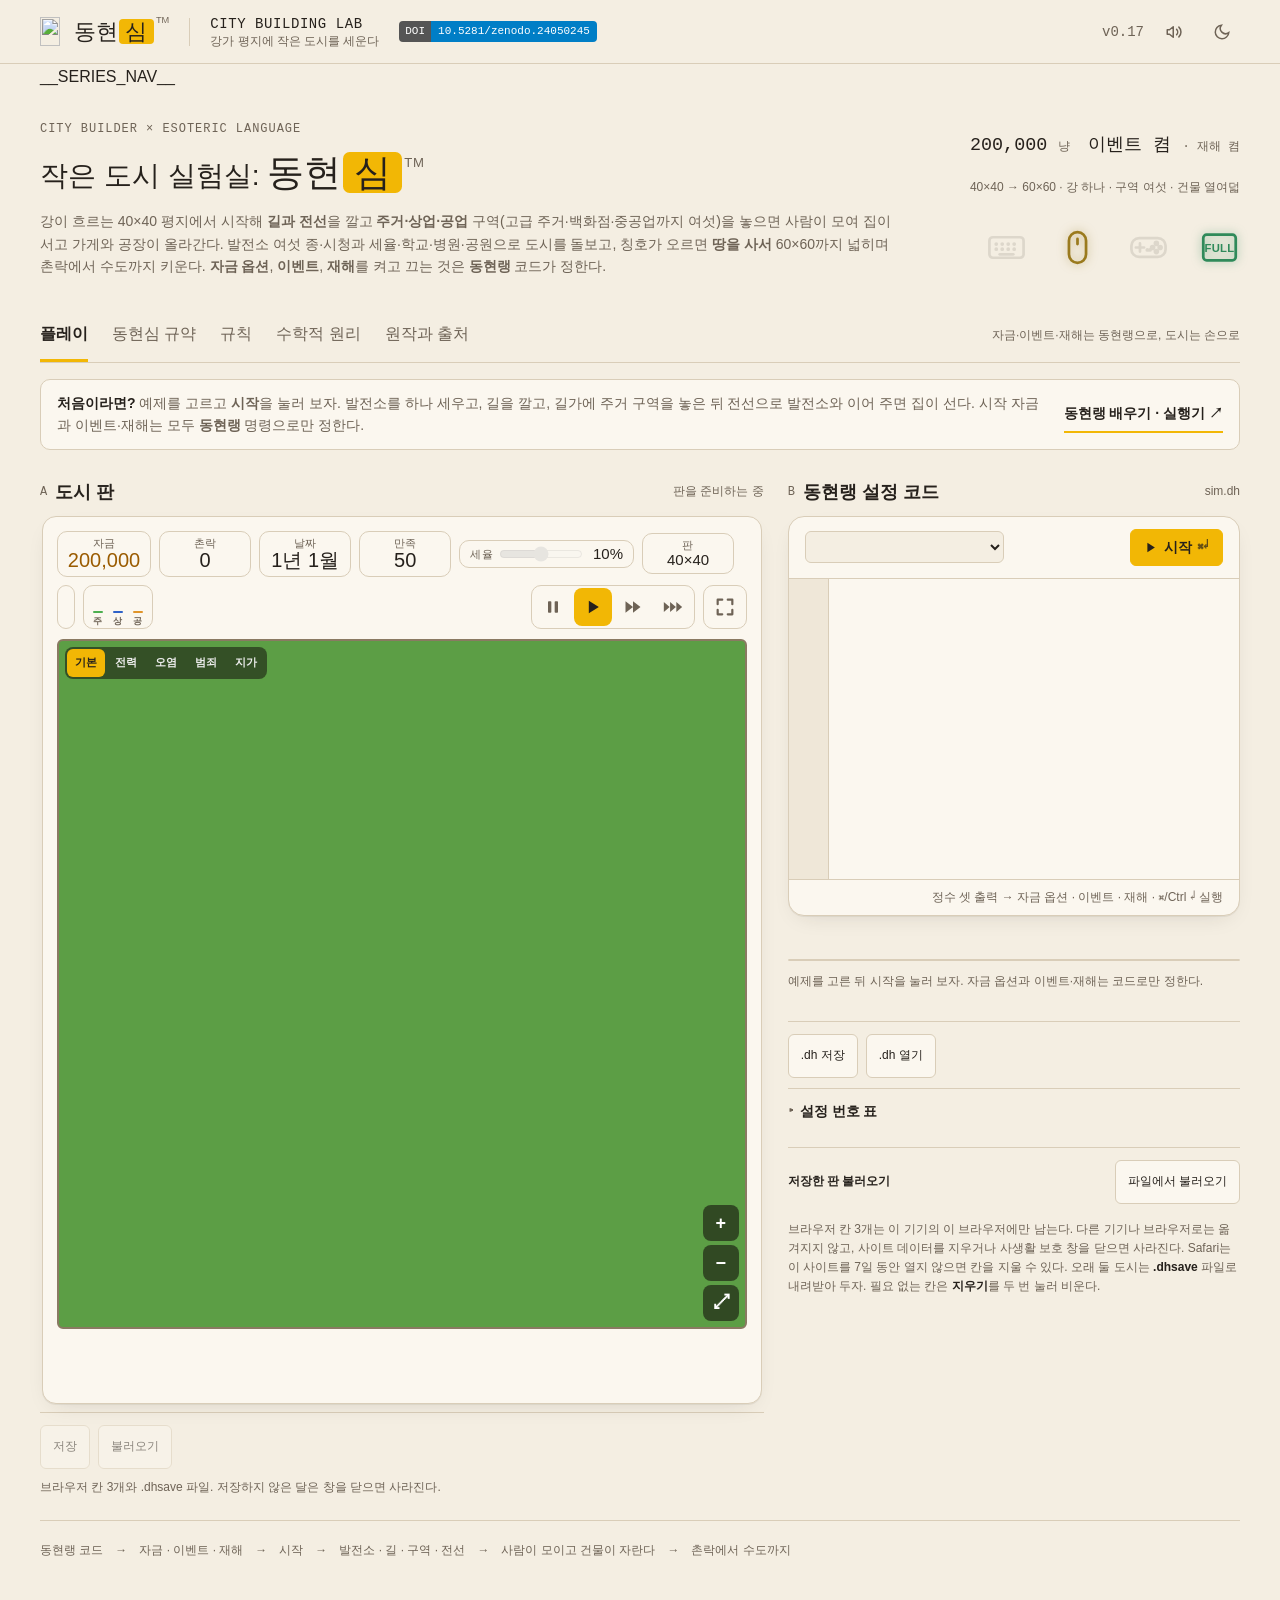
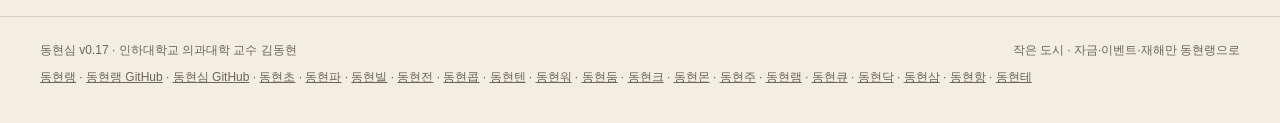
==== src/index.html @ 13f5d302 "v0.17: 탭 이름·설명 글 통일" ====
<!doctype html>
<html lang="ko" data-theme="light">
<head>
  <meta charset="utf-8"><meta name="viewport" content="width=device-width,initial-scale=1,viewport-fit=cover">
  <meta name="description" content="강이 흐르는 40×40 평지(땅을 사면 60×60까지)에 길·전선·여섯 구역·발전소·공공시설·랜드마크를 놓아 도시를 키우는 작은 도시 게임. 마우스와 터치만으로 플레이하고, 자금 옵션·이벤트·재해는 동현랭으로 정한다.">
  <title>동현심™ · 강가 평지에 작은 도시를 세운다</title>
  <link rel="icon" type="image/x-icon" sizes="16x16 32x32 48x48" href="./favicon.ico">
  <link rel="icon" type="image/png" sizes="32x32" href="./favicon.png">
  <link rel="apple-touch-icon" sizes="180x180" href="./apple-touch-icon.png">
  <link rel="stylesheet" href="./style.css">
</head>
<body>
<header class="header">
  <a class="brand" href="#" aria-label="동현심 첫 화면으로"><span class="brand-main"><img class="brand-icon" src="__BRAND_ICON__" alt="" width="96" height="96">동현<span>심</span><sup>TM</sup></span><i class="brand-divider"></i><span class="brand-sub">CITY BUILDING LAB<small>강가 평지에 작은 도시를 세운다</small></span></a><a class="doi-badge" href="https://doi.org/10.5281/zenodo.24050245" target="_blank" rel="noopener" aria-label="동현심 Zenodo DOI 10.5281/zenodo.24050245" title="Zenodo DOI (모든 버전)"><b>DOI</b><span>10.5281/zenodo.24050245</span></a>
  <div class="edition">v0.17<button id="sound" class="icon-btn" aria-label="효과음 켜기·끄기" title="효과음" aria-pressed="true"><svg width="18" height="18" viewBox="0 0 24 24" fill="none" stroke="currentColor" stroke-width="2" stroke-linecap="round" stroke-linejoin="round" aria-hidden="true" focusable="false"><path d="M11 5 6 9H3v6h3l5 4z"/><path class="snd-on" d="M15.5 8.5a5 5 0 0 1 0 7M18.5 5.5a9 9 0 0 1 0 13"/><path class="snd-off" d="m16 9 6 6m0-6-6 6"/></svg></button><button id="theme" class="icon-btn" aria-label="밝은 화면과 어두운 화면 전환" title="화면 전환" aria-pressed="false"><svg width="18" height="18" viewBox="0 0 24 24" fill="none" stroke="currentColor" stroke-width="2" stroke-linecap="round" aria-hidden="true" focusable="false"><path d="M21 12.8A9 9 0 1 1 11.2 3a7 7 0 0 0 9.8 9.8z"/></svg></button></div>
</header>
<main>
__SERIES_NAV__
  <section class="intro">
    <div><div class="eyebrow">CITY BUILDER × ESOTERIC LANGUAGE</div><h1>작은 도시 실험실: <span class="title-brand">동현<span>심</span><sup>TM</sup></span></h1><p>강이 흐르는 40×40 평지에서 시작해 <strong>길과 전선</strong>을 깔고 <strong>주거·상업·공업</strong> 구역(고급 주거·백화점·중공업까지 여섯)을 놓으면 사람이 모여 집이 서고 가게와 공장이 올라간다. 발전소 여섯 종·시청과 세율·학교·병원·공원으로 도시를 돌보고, 칭호가 오르면 <strong>땅을 사서</strong> 60×60까지 넓히며 촌락에서 수도까지 키운다. <strong>자금 옵션</strong>, <strong>이벤트</strong>, <strong>재해</strong>를 켜고 끄는 것은 <strong>동현랭</strong> 코드가 정한다.</p></div>
    <div class="model-stamp"><strong id="stamp-funds">200,000 <span>냥</span></strong><strong id="stamp-flags">이벤트 켬 <span>· 재해 켬</span></strong><small>40×40 → 60×60 · 강 하나 · 구역 여섯 · 건물 열여덟</small><div class="input-marks" role="group" aria-label="입력 표식 · 쓸 수 있는 것: 마우스(터치) · 전체 화면"><span class="mark off kb" tabindex="0" data-tip="키보드 없음 · 키보드는 동현랭 코드를 쓸 때만 쓴다." aria-label="키보드 없음"><svg viewBox="0 0 24 24" aria-hidden="true"><rect x="2" y="6" width="20" height="12" rx="2"/><path class="dots" d="M6 10h.01M9.5 10h.01M13 10h.01M16.5 10h.01M6 13h.01M9.5 13h.01M13 13h.01M16.5 13h.01"/><path d="M8 16h8"/></svg></span><span class="mark on ms" tabindex="0" data-tip="마우스·터치 가능 · 아래 도구를 고르고 판을 누른다. 길·전선·철거는 <b>끌어서</b> 잇고, 구역·건물은 <b>누른 채 옮기다 떼면</b> 놓인다. 두 손가락으로 판을 옮기고 늘린다. 마우스는 바퀴와 가운데 버튼으로." aria-label="마우스 가능"><svg viewBox="0 0 24 24" aria-hidden="true"><rect x="7" y="3" width="10" height="18" rx="5"/><path d="M12 7v3"/></svg></span><span class="mark off gp" tabindex="0" data-tip="게임패드 없음 · 이 실험실은 게임패드를 읽지 않는다." aria-label="게임패드 없음"><svg viewBox="0 0 24 24" aria-hidden="true"><rect x="2" y="6.5" width="20" height="11" rx="4.5"/><path d="M7 9.6v4.8M4.6 12h4.8"/><circle cx="16.6" cy="9.6" r=".85"/><circle cx="14.4" cy="12" r=".85"/><circle cx="18.8" cy="12" r=".85"/><circle cx="16.6" cy="14.4" r=".85"/><path class="dots" d="M11.3 13.4h.01M12.9 13.4h.01"/></svg></span><span class="mark on fs" tabindex="0" data-tip="전체 화면 가능 · 판 위 오른쪽의 네모 버튼. 휴대폰은 가로로 돌려도 좋다. 닫기는 왼쪽 위 ✕." aria-label="전체 화면 가능"><svg viewBox="0 0 24 24" aria-hidden="true"><rect x="2.5" y="4.5" width="19" height="15" rx="2"/><text class="full" x="12" y="14.6" text-anchor="middle">FULL</text></svg></span></div></div>
  </section>
  <nav class="tabs" aria-label="동현심 메뉴"><button class="active" data-tab="play" aria-current="page">플레이</button><button data-tab="protocol">동현심 규약</button><button data-tab="rules">규칙</button><button data-tab="math">수학적 원리</button><button data-tab="about">원작과 출처</button><span>자금·이벤트·재해는 동현랭으로, 도시는 손으로</span></nav>
  <div class="getting-started"><p><strong>처음이라면?</strong> 예제를 고르고 <b>시작</b>을 눌러 보자. 발전소를 하나 세우고, 길을 깔고, 길가에 주거 구역을 놓은 뒤 전선으로 발전소와 이어 주면 집이 선다. 시작 자금과 이벤트·재해는 모두 <b>동현랭</b> 명령으로만 정한다.</p><a href="https://raspberry-kim.github.io/donghyun-lang/" target="_blank" rel="noopener">동현랭 배우기 · 실행기 ↗</a></div>

  <section class="tab-panel" id="tab-play">
    <div class="play-grid">
      <div class="field-col">
        <div class="section-title"><h2><span>A</span> 도시 판</h2><span id="status" role="status">판을 준비하는 중</span></div>
        <div class="sim-wrap" id="stage">
          <button id="exit-full" class="sim-exit" hidden aria-label="전체 화면 닫기">✕ 전체 화면 닫기</button>
          <div class="sim-top">
            <div class="sim-chip money"><span>자금</span><strong id="funds">200,000</strong></div>
            <div class="sim-chip"><span id="title">촌락</span><strong id="pop">0</strong></div>
            <div class="sim-chip date"><span>날짜</span><strong id="date">1년 1월</strong></div>
            <div class="sim-chip sat"><span>만족</span><strong id="sat">50</strong></div>
            <div class="sim-chip tax" id="tax-chip"><label for="tax">세율</label><input type="range" id="tax" min="5" max="15" step="1" value="10" disabled aria-label="세율"><strong id="tax-val">10%</strong></div>
            <div class="sim-chip size"><span>판</span><strong id="size">40×40</strong></div>
            <div class="sim-ach" id="ach" aria-label="업적"></div>
            <div class="sim-rci" aria-label="수요: 주거·상업·공업"><i data-k="R"><b></b><span>주</span></i><i data-k="C"><b></b><span>상</span></i><i data-k="I"><b></b><span>공</span></i></div>
            <div class="sim-speed" role="group" aria-label="속도"><button data-speed="0" aria-label="멈춤" title="멈춤"><svg viewBox="0 0 24 24" aria-hidden="true"><rect x="6" y="5" width="4" height="14" rx="1"/><rect x="14" y="5" width="4" height="14" rx="1"/></svg></button><button data-speed="1" aria-label="보통" title="보통" class="on"><svg viewBox="0 0 24 24" aria-hidden="true"><path d="M7 4.5v15l12-7.5z"/></svg></button><button data-speed="2" aria-label="빠름" title="빠름"><svg viewBox="0 0 24 24" aria-hidden="true"><path d="M3 5v14l9-7zM12 5v14l9-7z"/></svg></button><button data-speed="3" aria-label="아주 빠름" title="아주 빠름"><svg viewBox="0 0 24 24" aria-hidden="true"><path d="M1 6v12l7-6zM8.5 6v12l7-6zM16 6v12l7-6z"/></svg></button></div>
            <button id="full" class="sim-round" aria-label="전체 화면" title="전체 화면"><svg viewBox="0 0 24 24" fill="none" stroke="currentColor" stroke-width="2.4" stroke-linecap="round" stroke-linejoin="round" aria-hidden="true"><path d="M4 9V4h5M20 9V4h-5M4 15v5h5M20 15v5h-5"/></svg></button>
          </div>
          <div class="sim-main">
            <canvas class="sim-board" id="board" width="640" height="640" aria-label="도시 판. 도구를 고르고 판을 눌러 길·전선·구역·건물을 놓는다."></canvas>
            <div class="sim-view" role="group" aria-label="보기"><button data-view="base" class="on">기본</button><button data-view="power">전력</button><button data-view="pol">오염</button><button data-view="crime">범죄</button><button data-view="val">지가</button></div>
            <div class="sim-zoom"><button id="zoom-in" aria-label="확대">+</button><button id="zoom-out" aria-label="축소">−</button><button id="zoom-fit" aria-label="전체 보기" title="전체 보기">⤢</button></div>
            <div class="sim-info" id="info" hidden></div>
            <div class="menu-back" id="menu-back"><div class="game-menu center" id="menu" role="menu" hidden></div></div>
          </div>
          <div class="sim-toolgroups" id="toolgroups" role="tablist" aria-label="도구 묶음"></div>
          <div class="sim-tools" id="tools" role="toolbar" aria-label="도구"></div>
          <ul class="sim-news" id="news" aria-live="polite" aria-label="소식"></ul>
          <div class="sim-over" id="ready" hidden>
            <div class="sim-card" role="dialog" aria-modal="true" aria-labelledby="ready-title">
              <h3 id="ready-title">동현심</h3>
              <p id="ready-note">보통 200,000냥 · 이벤트 켬 · 재해 켬</p>
              <button id="begin" class="dh-btn dh-run">새 도시 시작</button>
              <p class="sim-ready-hint" id="ready-hint">시작하면 달이 흐른다 · 저장한 도시는 동현랭 코드 아래 <b>저장한 판 불러오기</b>에서 고른다</p>
            </div>
          </div>
        </div>
        <div class="file-row sim-file" aria-label="도시 저장과 불러오기">
          <button id="city-save" disabled>저장</button>
          <button id="city-load" disabled>불러오기</button>
          <span class="sim-file-note" id="city-note">브라우저 칸 3개와 .dhsave 파일. 저장하지 않은 달은 창을 닫으면 사라진다.</span>
        </div>
        <input id="load-file" type="file" accept=".dhsave,.json,application/json" hidden>
      </div>
      <div class="side-col">
        <div class="section-title"><h2><span>B</span> 동현랭 설정 코드</h2><span>sim.dh</span></div>
        <div class="dh-panel">
          <div class="dh-head"><select id="example" aria-label="동현랭 설정 예제 선택"></select><span class="dh-spacer"></span><button id="run" class="dh-btn dh-run" title="Ctrl/⌘ + Enter"><svg viewBox="0 0 24 24" fill="currentColor" aria-hidden="true"><path d="M7 4.5v15l12-7.5z"></path></svg>시작 <kbd>⌘↵</kbd></button></div>
          <div class="code-wrap"><div id="lines" aria-hidden="true"></div><textarea id="code" aria-label="동현랭 설정 코드" spellcheck="false" autocomplete="off" autocapitalize="off"></textarea></div>
          <div class="code-meta dh-status"><span id="line-count"></span><span>정수 셋 출력 → 자금 옵션 · 이벤트 · 재해 · ⌘/Ctrl ↵ 실행</span></div>
        </div>
        <p id="example-note"></p>
        <div class="sortie-card" id="set-card"></div>
        <p id="result" aria-live="polite">예제를 고른 뒤 시작을 눌러 보자. 자금 옵션과 이벤트·재해는 코드로만 정한다.</p>
        <div class="file-row"><button id="save">.dh 저장</button><label class="file-label">.dh 열기<input id="open" type="file" accept=".dh,.txt,text/plain" hidden></label></div>
        <details class="lang-rule"><summary>설정 번호 표</summary><div class="table-wrap"><table><thead><tr><th>자리</th><th>설정</th><th>값</th><th>기본값</th></tr></thead><tbody><tr><td>첫째</td><td>자금 옵션</td><td>0 넉넉 500,000냥 · 1 보통 200,000냥 · 2 빠듯 100,000냥 · 3 아주 넉넉 1,000,000냥</td><td>1</td></tr><tr><td>둘째</td><td>이벤트</td><td>0 끔 · 1 켬</td><td>1</td></tr><tr><td>셋째</td><td>재해</td><td>0 끔 · 1 켬</td><td>1</td></tr></tbody></table></div></details>
        <div class="load-box" id="load-box"><div class="load-head"><strong>저장한 판 불러오기</strong><label class="file-label" tabindex="0">파일에서 불러오기<input id="load-file-setup" type="file" accept=".dhsave,.json,application/json" hidden></label></div><div class="slot-list" id="slot-list"></div><p class="slot-note">브라우저 칸 3개는 이 기기의 이 브라우저에만 남는다. 다른 기기나 브라우저로는 옮겨지지 않고, 사이트 데이터를 지우거나 사생활 보호 창을 닫으면 사라진다. Safari는 이 사이트를 7일 동안 열지 않으면 칸을 지울 수 있다. 오래 둘 도시는 <b>.dhsave</b> 파일로 내려받아 두자. 필요 없는 칸은 <b>지우기</b>를 두 번 눌러 비운다.</p></div>
      </div>
    </div>
    <div class="workflow"><span>동현랭 코드</span><b>→</b><span>자금 · 이벤트 · 재해</span><b>→</b><span>시작</span><b>→</b><span>발전소 · 길 · 구역 · 전선</span><b>→</b><span>사람이 모이고 건물이 자란다</span><b>→</b><span>촌락에서 수도까지</span></div>
  </section>

  <section class="tab-panel document" id="tab-protocol" hidden>
    <div class="doc-heading"><div class="eyebrow">FUNDS · EVENTS · DISASTERS PROTOCOL</div><h2>동현심 규약</h2></div>
    <div class="doc-columns">
      <div>
        <h3>정하는 것은 세 숫자다</h3>
        <ul>
          <li>동현랭 코드가 출력한 <strong>첫 정수</strong>가 자금 옵션, <strong>둘째 정수</strong>가 이벤트, <strong>셋째 정수</strong>가 재해다.</li>
          <li>자금 옵션은 <code>0</code> 넉넉하게 500,000냥, <code>1</code> 보통 200,000냥, <code>2</code> 빠듯하게 100,000냥, <code>3</code> 아주 넉넉하게 1,000,000냥이다. 이벤트와 재해는 <code>0</code>이 끔, <code>1</code>이 켬이다.</li>
          <li>기본값은 <code>1 1 1</code>(보통 · 이벤트 켬 · 재해 켬)이다. 아무것도 출력하지 않으면 이 값으로 시작한다.</li>
          <li>정수를 셋이 아닌 개수로 출력하거나 범위를 벗어나면 시작하지 않고 오류를 알려 준다.</li>
          <li>코드는 새 도시를 시작할 때만 읽는다. 이어 하는 도시는 저장될 때의 설정을 그대로 쓴다.</li>
        </ul>
        <h3>예제</h3>
        <p><strong>01 · 기본 모드</strong>는 <code>뿡뿡 도옹~뿡뿡뿡</code>을 세 번 써서 1 1 1을 출력한다. <strong>02 · 자금 옵션</strong>은 첫 정수를 <code>도옹ㅠ</code>(0)으로 바꿔 500,000냥으로 시작하고, <strong>03 · 이벤트 끄기</strong>는 둘째를, <strong>04 · 재해 끄기</strong>는 셋째를 0으로 둔다. <strong>05 · 자금 옵션 1,000,000냥</strong>은 첫 정수를 <code>도오오옹</code>(3)으로 두고, <strong>06</strong>은 3 0 0으로 1,000,000냥에 이벤트도 재해도 끈 샌드박스다.</p>
      </div>
      <div>
        <h3>코드가 하지 않는 것</h3>
        <p>동현랭 코드는 길을 깔거나 구역을 놓지 않는다. 지도는 하나로 정해져 있고(강이 흐르는 평지), 어디에 무엇을 놓을지는 사람이 손으로 한다.</p>
        <h3>값</h3>
        <ul>
          <li>길 한 칸 10냥(강 위 다리 50냥), 전선 한 칸 5냥(강 위 25냥), 공원 한 칸 30냥, 철거 한 칸 1냥(구역·건물은 9냥). 구역 3×3은 주거·시장·경공업 100냥, 중공업 200냥, 고급 주거 300냥, 백화점 400냥.</li>
          <li>발전소 여섯: 화력 3,000냥(구역 40곳 · 오염), 수력 8,000냥(강가 · 25곳 · 홍수에 멈춤), 풍력 1,500냥(1×1 · 8곳 · 읍부터), 태양광 5,000냥(2×2 · 12곳 · 도시 또는 100년차부터), 원자력 60,000냥(150곳 · 도시와 시청 뒤 · 드물게 누출), 핵융합 1,000,000냥(무한 · 수도와 누적 세입 100만냥 뒤).</li>
          <li>공공시설: 경찰서·소방서 500냥, 시청 50,000냥(4×4 · 도시부터 · 증축 100,000·200,000냥), 학교 2,000냥·병원 3,000냥·도서관 1,500냥(2×2)은 마을부터, 미술관 10,000냥·음악당 15,000냥은 읍부터. 랜드마크는 하나씩: 동현타워 200,000냥(4×4 · 지가), 경기장 300,000냥(4×4 · 상업 수요), 항구 150,000냥(강가 · 읍부터 · 공업 수요), 공항 500,000냥(4×4 · 대도시부터 · 수요와 오염).</li>
          <li>땅 사기: 칭호마다 살 수 있는 줄이 는다(마을 2 · 읍 4 · 도시 6 · 대도시 8). 한 줄은 북·남·동·서 가운데 한쪽 5칸이고 값은 20,000냥부터 한 줄마다 20,000냥씩 오른다. 40×40에서 최대 60×60까지.</li>
          <li>달마다 유지비가 나간다: 화력 40냥, 원자력 150냥, 핵융합 200냥, 경찰서·소방서 30냥, 시청 100냥, 학교 25냥, 병원 35냥, 공항 300냥, 그 밖에 길·전선·공원도 조금씩. 세금은 구역 단계에 따라 달마다 들어오고(주거 10 · 고급 주거 30 · 시장 12 · 백화점 24 · 경공업 10 · 중공업 18, 단계마다), 세율 10%가 기본이며 해마다 1월에 결산을 알려 준다. 30년마다 길 한 칸에 3냥씩 도로 보수비가 나간다.</li>
          <li>전기는 전선·구역·건물을 따라 이어지고, 전선은 길과 강 위에도 놓을 수 있다. 발전소는 수명(화력·수력·원자력 600달, 태양광 480달, 풍력 360달)이 다하면 낡아 용량이 반이 된다. 공공시설·랜드마크도 전기가 와야 일한다. <strong>보수</strong> 도구로 누르면 원가의 30%로 새것이 된다.</li>
          <li>구역은 둘레에 길이 닿고 전기가 들어와야 자란다. 주거는 일자리가 있으면, 상업은 사람이 있으면, 공업은 사람이 많으면 수요가 생긴다. 지가가 높으면 더 높은 건물로 자란다(1~5단계 · 주거는 지가 20·28에서 벽이 있고 학교 권역이면 16·22로 낮아진다). 고급 주거는 지가 22 이상, 백화점은 2단계부터 지가 18 이상에서만 자란다. 주거는 단계마다 160명, 고급 주거는 100명(세금은 세 배).</li>
          <li>칭호는 인구로 바뀐다: 촌락 → 마을 500 → 읍 2,000 → 도시 10,000 → 대도시 30,000 → 수도 60,000. 칭호가 오르면 새 구역·건물·땅이 열린다.</li>
        </ul>
      </div>
    </div>
  </section>

  <section class="tab-panel document" id="tab-rules" hidden>
    <div class="doc-heading"><div class="eyebrow">HOW TO PLAY</div><h2>규칙</h2></div>
    <div class="doc-columns">
      <div>
        <h3>마우스와 손가락만으로</h3>
        <ul>
          <li>머리글 오른쪽의 네 아이콘(키보드·마우스·게임패드·전체 화면 FULL)은 입력 표식이다. 켜진 것만 이 실험실에서 쓸 수 있다: <b>마우스(터치) · 전체 화면</b>. 키보드와 게임패드는 판을 움직이지 않는다.</li>
          <li>처음 열면 판 위에 <strong>새 도시 시작</strong> 버튼이 떠 있고 달은 멎어 있다. 저장한 도시가 있으면 동현랭 코드 아래 <strong>저장한 판 불러오기</strong>에 칸이 보인다. 오른쪽 동현랭 코드의 시작을 누르면 그 설정으로 새 도시가 바로 시작된다.</li>
          <li>판 아래 <strong>도구</strong>를 고른 뒤 판을 누른다. 길·전선·공원·철거는 누른 채 끌면 지나간 칸에 이어진다(손가락은 떼거나 움직이기 시작할 때 놓이므로, 두 번째 손가락이 바로 따라오면 아무것도 놓이지 않는다). 구역(주거·상업·공업)과 건물(발전소·경찰서·소방서)은 3×3이라 누르면 초록 테두리가 따라오고, 손을 떼는 자리에 놓인다. 빨간 테두리면 놓을 수 없다.</li>
          <li><strong>이동</strong> 도구로 판을 끌면 보는 자리가 옮겨진다. 어떤 도구를 쥐고 있어도 <strong>두 손가락</strong>으로 끌면 옮겨지고, 벌리면 커진다. 마우스는 바퀴로 늘리고 줄이며, 가운데 버튼이나 오른 버튼으로 끌면 옮겨진다. 판 오른쪽 아래의 +·−·⤢ 버튼도 같다.</li>
          <li><strong>정보</strong> 도구로 칸을 누르면 그 칸이 무엇인지, 전기·길·지가·오염·치안이 어떤지 말해 준다.</li>
          <li>판 왼쪽 위의 <strong>보기</strong> 버튼으로 전력·오염·범죄·지가를 색으로 겹쳐 볼 수 있다.</li>
          <li>도구는 <strong>기본 · 구역 · 발전소 · 공공 · 랜드마크</strong> 다섯 묶음으로 나뉜다. 아직 열리지 않은 도구는 흐리게 보이고 값 자리에 조건(마을부터 · 시청이 선 뒤 …)이 적힌다.</li>
          <li><strong>땅 사기</strong> 도구를 쥐고 판을 누르면 북·남·동·서 가운데 어느 쪽을 살지 고르는 메뉴가 뜬다. 산 뒤에는 판이 그쪽으로 다섯 칸 넓어진다.</li>
          <li><strong>시청</strong>을 세운 뒤 시청 버튼을 다시 누르거나 시청 도구로 판을 누르면 메뉴가 뜬다. 위의 <strong>세율</strong> 막대(5~15%, 시청 2단계면 20%)를 끌어 세금을 바꾸고, 조례 넷(공해 규제·야간 순찰 · 2단계부터 관광 홍보·녹지 보전)을 켜고 끄며, 증축한다.</li>
        </ul>
        <h3>처음 도시</h3>
        <p>발전소(3,000냥)를 하나 세운다. 발전소에서 조금 떨어진 곳에 길을 한 줄 깔고, 길가에 주거 구역 두어 개와 상업·공업 구역을 놓는다. 전선을 발전소에서 구역까지 끌어 이으면(구역끼리 붙어 있으면 전기가 서로 전해진다) 몇 달 안에 집이 선다. 번개 표시는 전기가 없다는 뜻, 회색 길 표시는 길이 닿지 않는다는 뜻이다.</p>
      </div>
      <div>
        <h3>도시를 돌보기</h3>
        <ul>
          <li>공장은 오염을 내고, 오염이 높은 곳은 지가가 내려 집이 잘 자라지 않는다. 공업 구역은 주거에서 조금 떨어뜨리고 사이에 공원을 두면 좋다. 강과 나무도 지가를 올린다.</li>
          <li>사람이 늘면 범죄가 는다. <strong>경찰서</strong>는 둘레의 범죄를 누르고, <strong>소방서</strong>는 불이 번지는 것을 막고 빨리 끈다.</li>
          <li><strong>학교</strong> 권역의 주거는 지가 벽이 낮아져 더 높이 자라고, <strong>병원</strong> 권역은 사람이 1.1배 산다(잔해도 빨리 치운다). <strong>도서관</strong>은 작은 학교 구실에 둘레 지가를 조금 올리고, <strong>미술관·음악당</strong>은 문화 권역을 만들어 만족도를 올리며, 이벤트가 켜져 있으면 관광객이 몰려 석 달 동안 세금이 두 배가 되는 일이 잦아진다.</li>
          <li>위의 <strong>만족</strong> 칸은 주민 만족도 0~100이다. 경찰·소방·학교·병원·문화 권역이 올리고 오염·범죄·높은 세율·전기 없음이 내린다. 75 이상이면 구역이 1.2배 빨리 자라고 40 아래면 0.6배로 느려지며 7월에 불만 소식이 뜬다.</li>
          <li>세율을 10%보다 높이면 세금은 늘지만 수요가 준다(1%마다 0.02). 세율은 시청이 서야 바꿀 수 있다.</li>
          <li>발전소·건물은 세월이 지나면 낡는다(소식과 판 위의 <b>!</b> 표식). 낡은 발전소는 용량이 반이니 <strong>보수</strong> 도구로 고친다. 30년마다 도로 보수비가 한꺼번에 나간다.</li>
          <li><strong>업적</strong> 여섯(위 오른쪽 작은 배지): 수도 달성 · 맑은 하늘 한 해 · 재해 무피해 10년 · 만족도 90 · 핵융합 시대 · 랜드마크 넷. 배지에 마우스를 올리면 조건이 보인다.</li>
          <li>돈이 모자라면 짓지 못한다. 달마다 세금이 들어오니 조금 기다리거나, 쓸모없는 길과 전선을 철거해 유지비를 줄인다.</li>
          <li>위의 멈춤·보통·빠름·아주 빠름 버튼으로 달이 흐르는 빠르기를 바꾼다. 다른 탭을 보거나 창을 벗어나면 저절로 멎는다. 저장은 저절로 되지 않으니 판 아래 <strong>저장</strong>을 누른다.</li>
        </ul>
        <h3>저장과 불러오기</h3>
        <ul>
          <li>판 아래 <strong>저장</strong>을 누르면 메뉴가 뜬다. <strong>브라우저 칸 1·2·3</strong> 가운데 하나를 고르면 지금 도시가 그 칸에 남고, 찬 칸은 덮어쓸지 한 번 더 묻는다. <strong>파일로 내려받기</strong>는 도시를 <b>.dhsave</b> 파일 하나로 내려받는다. 동현전·동현워·동현몬과 같은 방식이다. 저절로 저장되지는 않는다.</li>
          <li><strong>불러오기</strong> 메뉴에서 칸을 고르면 그 도시가 지금 판에 되살아난다(저장하지 않은 달은 사라지니 한 번 더 묻는다). <strong>파일에서 불러오기</strong>로 .dhsave 파일을 고를 수도 있다. 파일 속 설정(자금·이벤트·재해)도 함께 따라온다. 메뉴가 열린 동안 달은 멎는다.</li>
          <li>처음 화면에서는 동현랭 코드 아래 <strong>저장한 판 불러오기</strong>에 칸 세 개가 보인다. 찬 칸을 누르면 바로 이어지고, <strong>지우기</strong>는 두 번 눌러야 비워진다. 칸은 이 기기의 이 브라우저에만 남으니 오래 둘 도시는 .dhsave 파일로 내려받아 두자.</li>
        </ul>
        <h3>이벤트와 재해</h3>
        <ul>
          <li><strong>이벤트</strong>(켜 두었다면): 포동이 시장의 축제로 가게가 붐비고, 슈슈가 기부금을 보내고, 관광객이 몰려 세금이 늘고, 초파리 떼가 나무를 심어 준다.</li>
          <li><strong>재해</strong>(켜 두었다면): 불이 나 번지고, 강이 넘쳐 강가를 적시고, 거대 라이언이 "어흥!" 하며 도시를 가로질러 밟고 지나간다. 토네이도가 다섯 달 동안 판을 가로지르며 지나는 자리를 쓸고, 지진이 건물 몇 곳을 무너뜨리고 길을 끊으며(판이 흔들린다), 정전이 발전소 하나를 고장 내 용량을 반으로 만들고(보수 도구로 고친다), 원자력 발전소가 있으면 드물게 누출로 둘레가 잔해가 된다. 소방서가 가까우면 불은 빨리 꺼지고, 부서진 자리는 철거하면 다시 쓸 수 있다.</li>
        </ul>
        <h3>끝</h3>
        <p>정해진 끝은 없다. 인구 60,000의 <strong>수도</strong>가 되면 최고 칭호다. 돈이 바닥나도 도시는 멈추지 않지만 아무것도 지을 수 없으니, 그 전에 살림을 맞추자.</p>
      </div>
    </div>
  </section>

  <!-- 수학적 원리 --><section id="tab-math" class="tab-panel document" hidden><div class="doc-heading"><div class="eyebrow">MATHEMATICAL PRINCIPLES · v0.17</div><h2>수학적 원리.<br>숫자로 읽는 작은 도시.</h2><p>동현심의 도시는 한 달에 한 번 지도 전체를 다시 계산한다. 시설의 영향은 거리에 따라 줄어드는 커널로 퍼지고, 구역은 수요에 비례하는 확률로 자라거나 쇠퇴한다. 아래 식은 지금 엔진 코드(<code>src/engine.js</code>)에 들어 있는 그대로다.</p></div><div class="math-grid"><article><h3><span class="math-num">1</span>체비쇼프 거리로 퍼지는 영향</h3><p>경찰서·학교·공원·오염 같은 영향은 중심에서 정사각형으로 퍼진다. 거리는 가로·세로 차이 중 큰 쪽(체비쇼프 거리)으로 재고, 반경 <math><mi>r</mi></math> 밖에서는 0이 된다.</p><div class="eq big"><span class="eq-run"><math display="block"><mi>d</mi></math><math display="block"><mrow><mo form="infix">=</mo><mrow><mi>max</mi><mo>⁡</mo></mrow><mo form="prefix" stretchy="false">(</mo><mi>|</mi><mi>x</mi><mo>−</mo><msub><mi>x</mi><mn>0</mn></msub><mi>|</mi><mo separator="true">,</mo><mtext> </mtext><mi>|</mi><mi>y</mi><mo>−</mo><msub><mi>y</mi><mn>0</mn></msub><mi>|</mi><mo form="postfix" stretchy="false">)</mo><mo separator="true">,</mo></mrow></math></span><span class="eq-run"><math display="block"><mpadded lspace="0"><mi mathvariant="normal">Δ</mi></mpadded></math><math display="block"><mrow><mo form="infix">=</mo><mi>A</mi><mrow><mo fence="true" form="prefix">(</mo><mn>1</mn><mo>−</mo><mfrac><mi>d</mi><mrow><mi>r</mi><mo>+</mo><mn>1</mn></mrow></mfrac><mo fence="true" form="postfix">)</mo></mrow><mo separator="true">,</mo><mtext> </mtext><mtext> </mtext><mi>d</mi></mrow></math><math display="block"><mrow><mo form="infix">≤</mo><mi>r</mi></mrow></math></span></div><p>경찰서는 <math><mrow><mi>A</mi><mo>=</mo></mrow><mrow><mn>1</mn><mo separator="true">,</mo></mrow><mrow><mtext> </mtext><mi>r</mi><mo>=</mo></mrow><mrow><mn>10</mn></mrow></math>이라 바로 옆 칸은 약 0.91, 10칸 떨어진 칸은 약 0.09를 받는다. 칸마다 받은 양은 모두 더한다.</p></article><article><h3><span class="math-num">2</span>땅값</h3><p>땅값은 기본 14에 물·숲·공원·전망탑 같은 좋은 영향 <math><mpadded lspace="0"><mi mathvariant="normal">Σ</mi></mpadded></math>를 더하고, 오염 <math><mi>P</mi></math>의 1.4배를 뺀다. 0과 40 사이로 자른다.</p><div class="eq"><span class="eq-run"><math display="block"><mi>V</mi></math><math display="block"><mrow><mo form="infix">=</mo><mi>clamp</mi><mo>⁡</mo><mo fence="false" symmetric="true" minsize="1.2em" maxsize="1.2em">(</mo><mn>14</mn><mo>+</mo><mpadded lspace="0"><mi mathvariant="normal">Σ</mi></mpadded><mo>−</mo><mn>1.4</mn><mspace width="0.1667em"></mspace><mi>P</mi><mo separator="true">,</mo><mtext> </mtext><mn>0</mn><mo separator="true">,</mo><mtext> </mtext><mn>40</mn><mo fence="false" symmetric="true" minsize="1.2em" maxsize="1.2em">)</mo></mrow></math></span></div><p>공장 하나가 뿜는 오염은 반경 4–5칸에 퍼지므로, 공장 옆 주거 지역은 땅값이 크게 내려간다. 땅값이 12보다 낮으면 범죄가 1.4배가 된다.</p></article><article><h3><span class="math-num">3</span>수요: 부족분을 규모로 나눈 비율</h3><p>인구 <math><mi>N</mi></math>, 상업 일자리 <math><msub><mi>J</mi><mi>C</mi></msub></math>, 공업 일자리 <math><msub><mi>J</mi><mi>I</mi></msub></math>, 전체 일자리 <math><mi>J</mi></math>로 세 수요를 만든다. 분자는 ‘필요한 양 − 있는 양’, 분모는 지금 규모라서 작은 도시일수록 수요가 크게 출렁인다.</p><div class="eq"><span class="eq-run"><math display="block"><msub><mi>D</mi><mi>R</mi></msub></math><math display="block"><mrow><mo form="infix">=</mo><mi>clamp</mi><mo>⁡</mo><mspace width="0.1667em"></mspace><mrow style="margin-left:-0.1667em;"></mrow><mrow><mo fence="true" form="prefix">(</mo><mfrac><mrow><mn>1.2</mn><mi>J</mi><mo>+</mo><mn>1200</mn><mo>−</mo><mi>N</mi></mrow><mrow><mi>N</mi><mo>+</mo><mn>800</mn></mrow></mfrac><mo separator="true">,</mo><mo form="prefix" stretchy="false">±</mo><mn>1</mn><mo fence="true" form="postfix">)</mo></mrow></mrow></math><math display="block"><mrow><mo form="infix">−</mo><mi>π</mi></mrow></math></span><span class="eq-run"><math display="block"><msub><mi>D</mi><mi>C</mi></msub></math><math display="block"><mrow><mo form="infix">=</mo><mi>clamp</mi><mo>⁡</mo><mspace width="0.1667em"></mspace><mrow style="margin-left:-0.1667em;"></mrow><mrow><mo fence="true" form="prefix">(</mo><mfrac><mrow><mn>0.35</mn><mi>N</mi><mo>+</mo><mn>100</mn><mo>−</mo><msub><mi>J</mi><mi>C</mi></msub></mrow><mrow><msub><mi>J</mi><mi>C</mi></msub><mo>+</mo><mn>300</mn></mrow></mfrac><mo separator="true">,</mo><mo form="prefix" stretchy="false">±</mo><mn>1</mn><mo fence="true" form="postfix">)</mo></mrow></mrow></math><math display="block"><mrow><mo form="infix">−</mo><mi>π</mi><mo separator="true">,</mo></mrow></math></span><span class="eq-run"><math display="block"><msub><mi>D</mi><mi>I</mi></msub></math><math display="block"><mrow><mo form="infix">=</mo><mi>clamp</mi><mo>⁡</mo><mspace width="0.1667em"></mspace><mrow style="margin-left:-0.1667em;"></mrow><mrow><mo fence="true" form="prefix">(</mo><mfrac><mrow><mn>0.5</mn><mi>N</mi><mo>+</mo><mn>200</mn><mo>−</mo><msub><mi>J</mi><mi>I</mi></msub></mrow><mrow><msub><mi>J</mi><mi>I</mi></msub><mo>+</mo><mn>300</mn></mrow></mfrac><mo separator="true">,</mo><mo form="prefix" stretchy="false">±</mo><mn>1</mn><mo fence="true" form="postfix">)</mo></mrow></mrow></math><math display="block"><mrow><mo form="infix">−</mo><mi>π</mi></mrow></math></span></div><p><math><mrow><mi>π</mi><mo>=</mo></mrow><mrow><mo form="prefix" stretchy="false">(</mo><mi>t</mi><mo>−</mo><mn>10</mn><mo form="postfix" stretchy="false">)</mo><mi>/</mi><mn>50</mn></mrow></math>은 세율 <math><mi>t</mi></math>(%)의 벌점이다. 세율 10%면 0이고, 20%면 모든 수요가 0.2씩 줄어든다. 공항·항구 같은 시설은 상업·공업 수요에 보너스를 더한다.</p></article><article><h3><span class="math-num">4</span>자라고 쇠퇴하는 확률</h3><p>전력과 도로가 닿은 구역은 수요 <math><mrow><mi>d</mi><mo>&gt;</mo></mrow><mrow><mn>0</mn></mrow></math>일 때 확률 <math><mrow><mn>0.35</mn><mspace width="0.1667em"></mspace><mi>d</mi><mspace width="0.1667em"></mspace><mi>m</mi></mrow></math>으로 한 단계 자란다. 만족도가 70 이상이면 <math><mrow><mi>m</mi><mo>=</mo></mrow><mrow><mn>1.2</mn></mrow></math>, 40 미만이면 0.6, 그 사이면 1이다.</p><div class="eq"><span class="eq-run"><math display="block"><mrow><mi>P</mi><mo form="prefix" stretchy="false">(</mo><mtext>성장</mtext><mo form="postfix" stretchy="false">)</mo></mrow></math><math display="block"><mrow><mo form="infix">=</mo><mn>0.35</mn><mspace width="0.1667em"></mspace><mi>d</mi><mspace width="0.1667em"></mspace><mi>m</mi><mo separator="true">,</mo></mrow></math></span><span class="eq-run"><math display="block"><mrow><mi>P</mi><mo form="prefix" stretchy="false">(</mo><mtext>쇠퇴</mtext><mo form="postfix" stretchy="false">)</mo></mrow></math><math display="block"><mrow><mo form="infix">=</mo><mrow><mo fence="true" form="prefix">{</mo><mtable><mtr><mtd class="tml-left" style="padding-left:0em;padding-right:0em;"><mrow><mn>0.25</mn><mspace width="0.1667em"></mspace><mi>|</mi><mi>d</mi><mi>|</mi></mrow></mtd><mtd class="tml-left" style="padding-left:1em;padding-right:0em;"><mrow><mi>d</mi><mo>&lt;</mo><mo form="prefix" stretchy="false">−</mo><mn>0.15</mn></mrow></mtd></mtr><mtr><mtd class="tml-left" style="padding-left:0em;padding-right:0em;"><mn>0</mn></mtd><mtd class="tml-left" style="padding-left:1em;padding-right:0em;"><mtext>그 밖</mtext></mtd></mtr></mtable><mo fence="true" form="postfix"></mo></mrow></mrow></math></span></div><p>전력이나 도로가 없으면 달마다 30% 확률로 한 단계 내려간다. 주거 한 단계는 160명이고, 근처에 병원이 있으면 1.1배다.</p></article><article><h3><span class="math-num">5</span>만족도와 범죄</h3><p>구역마다 기본 55점에 시설 덮임 <math><mi>G</mi></math>(각 <math><mi>c</mi></math>는 최대 1)를 더하고 오염·범죄·세금·전력·도로 벌점 <math><mi>B</mi></math>를 뺀 뒤 0–100으로 자른다. 도시 만족도는 그 평균이다.</p><div class="eq"><span class="eq-run"><math display="block"><mi>s</mi></math><math display="block"><mrow><mo form="infix">=</mo><mn>55</mn></mrow></math><math display="block"><mrow><mo form="infix">+</mo><mi>G</mi></mrow></math><math display="block"><mrow><mo form="infix">−</mo><mi>B</mi></mrow></math></span><span class="eq-run"><math display="block"><mi>G</mi></math><math display="block"><mrow><mo form="infix">=</mo><mn>12</mn><msub><mi>c</mi><mtext>경</mtext></msub></mrow></math><math display="block"><mrow><mo form="infix">+</mo><mn>10</mn><msub><mi>c</mi><mtext>소</mtext></msub></mrow></math><math display="block"><mrow><mo form="infix">+</mo><mn>8</mn><msub><mi>c</mi><mtext>학</mtext></msub></mrow></math><math display="block"><mrow><mo form="infix">+</mo><mn>8</mn><msub><mi>c</mi><mtext>병</mtext></msub></mrow></math><math display="block"><mrow><mo form="infix">+</mo><mn>7</mn><msub><mi>c</mi><mtext>문</mtext></msub></mrow></math></span><span class="eq-run"><math display="block"><mi>B</mi></math><math display="block"><mrow><mo form="infix">=</mo><mn>0.6</mn><mi>P</mi></mrow></math><math display="block"><mrow><mo form="infix">+</mo><mn>0.5</mn><mi>K</mi></mrow></math><math display="block"><mrow><mo form="infix">+</mo><mn>2</mn><mo form="prefix" stretchy="false">(</mo><mi>t</mi><mo>−</mo><mn>10</mn><mo form="postfix" stretchy="false">)</mo></mrow></math><math display="block"><mrow><mo form="infix">+</mo><mn>10</mn><mo form="prefix" stretchy="false">[</mo><mtext>정전</mtext><mo form="postfix" stretchy="false">]</mo></mrow></math><math display="block"><mrow><mo form="infix">+</mo><mn>5</mn><mo form="prefix" stretchy="false">[</mo><mtext>도로 없음</mtext><mo form="postfix" stretchy="false">]</mo></mrow></math></span></div><p>범죄 <math><mi>K</mi></math>는 밀도에 비례하고 치안 덮임 <math><msub><mi>c</mi><mtext>경</mtext></msub></math>만큼 줄어든다.</p><div class="eq"><span class="eq-run"><math display="block"><mi>κ</mi></math><math display="block"><mrow><mo form="infix">=</mo><mn>6</mn><mi>ρ</mi><mspace width="0.1667em"></mspace><mo form="prefix" stretchy="false">(</mo><mn>1</mn><mo>−</mo><msub><mi>c</mi><mtext>경</mtext></msub><mo form="postfix" stretchy="false">)</mo><mo>⋅</mo><msup><mn>1.4</mn><mrow><mo form="prefix" stretchy="false" lspace="0em" rspace="0em">[</mo><mi>V</mi><mo>&lt;</mo><mn>12</mn><mo form="postfix" stretchy="false" lspace="0em" rspace="0em">]</mo></mrow></msup><mo>⋅</mo><msup><mn>0.7</mn><mrow><mo form="prefix" stretchy="false" lspace="0em" rspace="0em">[</mo><mtext>순찰</mtext><mo form="postfix" stretchy="false" lspace="0em" rspace="0em">]</mo></mrow></msup><mo separator="true">,</mo></mrow></math></span><span class="eq-run"><math display="block"><mi>K</mi></math><math display="block"><mrow><mo form="infix">=</mo><mi>clamp</mi><mo>⁡</mo><mo form="prefix" stretchy="false">(</mo><mi>κ</mi><mo separator="true">,</mo><mtext> </mtext><mn>0</mn><mo separator="true">,</mo><mtext> </mtext><mn>40</mn><mo form="postfix" stretchy="false">)</mo></mrow></math></span></div></article><article><h3><span class="math-num">6</span>전력망은 연결 성분</h3><p>발전소에서 전선·구역·건물을 따라 너비 우선 탐색(BFS)으로 퍼져 연결 성분을 찾는다. 한 성분의 용량은 그 안 발전소 용량의 합이다(낡으면 절반). 화력 발전소 하나가 40구역을 먹인다.</p><div class="eq"><span class="eq-run"><math display="block"><mrow><mtext>용량</mtext><mo form="prefix" stretchy="false">(</mo><mi>G</mi><mo form="postfix" stretchy="false">)</mo></mrow></math><math display="block"><mrow><mo form="infix">=</mo><mrow><munder><mo movablelimits="false">∑</mo><mrow><mi>p</mi><mo>∈</mo><mi>G</mi></mrow></munder></mrow><msub><mi>c</mi><mi>p</mi></msub><mo separator="true">,</mo></mrow></math></span><span class="eq-run"><math display="block"><mtext>정전 구역 수</mtext></math><math display="block"><mrow><mo form="infix">=</mo><mrow><mi>max</mi><mo>⁡</mo></mrow><mo fence="false" symmetric="true" minsize="1.2em" maxsize="1.2em">(</mo><mn>0</mn><mo separator="true">,</mo><mtext> </mtext><mi>|</mi><msub><mi>Z</mi><mi>G</mi></msub><mi>|</mi><mo>−</mo><mo form="prefix" stretchy="false">⌊</mo><mtext>용량</mtext><mo form="prefix" stretchy="false">(</mo><mi>G</mi><mo form="postfix" stretchy="false">)</mo><mo form="postfix" stretchy="false">⌋</mo><mo fence="false" symmetric="true" minsize="1.2em" maxsize="1.2em">)</mo></mrow></math></span></div><p>재해는 처음 24개월이 지난 뒤 달마다 1/60 확률이다. 1년 동안 한 번도 없을 확률은 <math><mrow><mo form="prefix" stretchy="false">(</mo><mn>59</mn><mi>/</mi><mn>60</mn><msup><mo form="postfix" stretchy="false">)</mo><mn>12</mn></msup><mo>≈</mo><mn>82</mn><mi>%</mi></mrow></math>이고, 평균 60개월에 한 번 온다. 땅은 <math><mi>n</mi></math>번째(0부터)를 살 때 <math><mrow><mn>20000</mn><mo form="prefix" stretchy="false">(</mo><mi>n</mi><mo>+</mo><mn>1</mn><mo form="postfix" stretchy="false">)</mo></mrow></math>이 든다.</p></article></div><p class="math-foot">세입은 <math><mrow><mo movablelimits="false">∑</mo><mtext>단계</mtext><mrow><mspace width="0.222em"></mspace><mo>×</mo><mspace width="0.222em"></mspace></mrow><mtext>구역별 세액</mtext><mo>×</mo></mrow><mrow><mi>t</mi><mi>/</mi><mn>10</mn></mrow></math>이다. 모든 계수는 동현심에서 정한 게임용 값이며, 실제 도시 경제 모형이 아니다.</p></section><!-- /수학적 원리 -->
  <section class="tab-panel document" id="tab-about" hidden>
    <div class="doc-heading"><div class="eyebrow">ORIGINAL & CREDITS</div><h2>원작과 출처</h2></div>
    <div class="doc-columns">
      <div>
        <h3>원작</h3>
        <p>이 게임은 Nintendo DS판 「SimCity DS」(2007, 개발 AKI Corporation·EA Japan, 발매 Electronic Arts)에서 따온 도시 만들기의 뼈대를 따른다. SimCity DS는 「SimCity 3000」을 바탕으로 터치 펜으로 길·전선·구역을 놓도록 고친 작품이며, 주거·상업·공업 구역, 전력과 길의 연결, 수요에 따라 자라는 건물, 재해, 자문관의 알림이 원작의 뼈대다(<a href="https://en.wikipedia.org/wiki/SimCity_DS" target="_blank" rel="noopener">Wikipedia: SimCity DS</a>, <a href="https://en.wikipedia.org/wiki/SimCity_3000" target="_blank" rel="noopener">SimCity 3000</a>, <a href="https://en.wikipedia.org/wiki/SimCity" target="_blank" rel="noopener">SimCity</a>).</p>
        <p>동현심은 그 뼈대만 아주 작게 만들었다. 지도는 강이 흐르는 평지 하나, 구역은 3×3 셋, 건물은 발전소·경찰서·소방서·공원 넷이다. 상하수도·교통·세율·조례·자문관·시나리오·랜드마크는 없다. 구체적인 수치(값, 유지비, 수요식, 칭호 인구)는 모두 동현심이 정한 것이다.</p>
        <h3>권리</h3>
        <p>동현심은 원작 게임의 코드·그림·소리·글·지도를 쓰지 않았다. 타일과 건물 그림 서른아홉은 모두 <code>tools/tiles.py</code>가 글자 격자로 새로 그린 것이고, 소식에 나오는 얼굴은 동현주의 것이다. 동현심은 원작 제작사·발매사(Electronic Arts, Maxis, AKI Corporation 등)와 관계가 없고 승인도 받지 않았다. SimCity는 Electronic Arts의 상표다.</p>
      </div>
      <div>
        <h3>동현심이 만든 것</h3>
        <p>도시 엔진(전력·길·수요·지가·오염·범죄·세금·이벤트·재해), 판 화면과 마우스·터치 조작, 전체 화면, 동현랭 자금·이벤트·재해 규약, 예제, 타일 그림, 효과음, 문서. 이 부분은 MIT 라이선스다. 동현랭 실행기(<code>donghyun.js</code>)는 <a href="https://github.com/Raspberry-Kim/donghyun-lang" target="_blank" rel="noopener">동현랭</a> v1.55를, 얼굴 그림(<code>sprites.js</code>)은 동현주의 것을 고치지 않고 썼다. 전체 화면은 동현몬의 방식을, 휴대폰 경험(두 번 두드려도 확대되지 않기, 누른 자리 번짐 없애기)은 동현텐의 방식을 따랐다.</p>
        <h3>얼굴의 출처</h3>
        <p>포동이 시장은 동현랭의 강아지, 슈슈와 라이언은 동현파, 초파리는 동현초, 둠가이는 동현둠에서 왔다. 얼굴 그림은 동현주의 16×16 글자 격자 그대로다.</p>
        <h3>글꼴</h3>
        <p>Black Han Sans, Nanum Gothic Coding, Pretendard — SIL Open Font License 1.1.</p>
        <h3>시험</h3>
        <p><code>node qa/core-tests.cjs</code>가 지도, 놓기와 값, 다리와 강 위 전선, 전력 전달, 길 닿기, 성장과 단계, 세금과 유지비, 철거, 재해와 이벤트, 저장과 복원, 규약 예제를 확인한다. <code>node qa/fuzz-play.cjs</code>는 무작위로 수천 번 놓고 부수며 수백 년을 돌려 멈추거나 값이 깨지지 않는지 본다. <code>node qa/ui.cjs</code>는 실제 화면에서 마우스·끌기·터치·두 손가락·전체 화면·규약 오류·저장·휴대폰 폭, 그리고 키보드가 판을 움직이지 않는지를 확인한다.</p>
      </div>
    </div>
    <aside class="maker-note"><span class="eyebrow">만든 사람</span><a class="sponsor-btn" href="https://github.com/sponsors/Raspberry-Kim" target="_blank" rel="noopener" aria-label="GitHub Sponsors로 동현랭 후원하기" title="GitHub Sponsors로 후원하기"><svg width="13" height="13" viewBox="0 0 16 16" fill="currentColor" aria-hidden="true"><path d="M7.655 14.916v-.001h-.002l-.006-.003-.018-.01a22.066 22.066 0 0 1-3.744-2.584C2.045 10.731 0 8.35 0 5.5 0 2.836 2.086 1 4.25 1 5.797 1 7.153 1.802 8 3.02 8.847 1.802 10.203 1 11.75 1 13.914 1 16 2.836 16 5.5c0 2.85-2.044 5.231-3.886 6.818a22.094 22.094 0 0 1-3.433 2.414 7.152 7.152 0 0 1-.31.17l-.018.01-.008.004a.75.75 0 0 1-.69 0Z"></path></svg>후원</a><p>인하대학교 의과대학 김동현 교수는 백신학·감염학을 연구한다. 명랑하고 따뜻한 개발을 지향한다.</p></aside>
  </section>
</main>
<footer><span>동현심 v0.17 · 인하대학교 의과대학 교수 김동현</span><span>작은 도시 · 자금·이벤트·재해만 동현랭으로</span><span><a href="https://raspberry-kim.github.io/donghyun-lang/" target="_blank" rel="noopener">동현랭</a> · <a href="https://github.com/Raspberry-Kim/donghyun-lang" target="_blank" rel="noopener">동현랭 GitHub</a> · <a href="https://github.com/Raspberry-Kim/donghyun-lab12" target="_blank" rel="noopener">동현심 GitHub</a> · <a href="https://raspberry-kim.github.io/donghyun-lab1/" target="_blank" rel="noopener">동현초</a> · <a href="https://raspberry-kim.github.io/donghyun-lab2/" target="_blank" rel="noopener">동현파</a> · <a href="https://raspberry-kim.github.io/donghyun-lab3/" target="_blank" rel="noopener">동현빌</a> · <a href="https://raspberry-kim.github.io/donghyun-lab4/" target="_blank" rel="noopener">동현전</a> · <a href="https://raspberry-kim.github.io/donghyun-lab5/" target="_blank" rel="noopener">동현콥</a> · <a href="https://raspberry-kim.github.io/donghyun-lab6/" target="_blank" rel="noopener">동현텐</a> · <a href="https://raspberry-kim.github.io/donghyun-lab7/" target="_blank" rel="noopener">동현워</a> · <a href="https://raspberry-kim.github.io/donghyun-lab8/" target="_blank" rel="noopener">동현둠</a> · <a href="https://raspberry-kim.github.io/donghyun-lab9/" target="_blank" rel="noopener">동현크</a> · <a href="https://raspberry-kim.github.io/donghyun-lab10/" target="_blank" rel="noopener">동현몬</a> · <a href="https://raspberry-kim.github.io/donghyun-lab11/" target="_blank" rel="noopener">동현주</a> · <a href="https://raspberry-kim.github.io/donghyun-lab13/" target="_blank" rel="noopener">동현램</a> · <a href="https://raspberry-kim.github.io/donghyun-lab14/" target="_blank" rel="noopener">동현큐</a> · <a href="https://raspberry-kim.github.io/donghyun-lab15/" target="_blank" rel="noopener">동현닥</a> · <a href="https://raspberry-kim.github.io/donghyun-lab16/" target="_blank" rel="noopener">동현삼</a> · <a href="https://raspberry-kim.github.io/donghyun-lab17/" target="_blank" rel="noopener">동현항</a> · <a href="https://raspberry-kim.github.io/donghyun-lab18/" target="_blank" rel="noopener">동현테</a></span></footer>
<script src="./engine.js"></script>
<script src="./sfx.js"></script>
<script src="./app.js"></script>
<script>
/* 입력 표식 풍선 도움말 */
(function(){var tip=null,timer=0,cur=null;
function el(){ if(!tip){ tip=document.createElement('div'); tip.className='mark-tip'; tip.setAttribute('role','tooltip'); document.body.appendChild(tip);} return tip; }
function show(m){ var t=el(); clearTimeout(timer); cur=m; t.innerHTML=m.getAttribute('data-tip'); t.classList.add('show');
  var r=m.getBoundingClientRect(); t.style.left='0px'; t.style.top='0px'; var w=t.offsetWidth, x=r.left+r.width/2-w/2; x=Math.max(12,Math.min(x,innerWidth-w-12));
  t.style.left=x+'px'; t.style.top=(r.bottom+10)+'px'; t.style.setProperty('--ax',(r.left+r.width/2-x)+'px'); }
function hide(ms){ clearTimeout(timer); timer=setTimeout(function(){ if(tip) tip.classList.remove('show'); cur=null; },ms||0); }
document.querySelectorAll('.input-marks .mark').forEach(function(m){
  m.addEventListener('pointerenter',function(e){ if(e.pointerType==='mouse') show(m); });
  m.addEventListener('pointerleave',function(e){ if(e.pointerType==='mouse') hide(120); });
  m.addEventListener('pointerdown',function(e){ if(e.pointerType!=='mouse') show(m); });
  m.addEventListener('pointerup',function(e){ if(e.pointerType!=='mouse') hide(3000); });
  m.addEventListener('pointercancel',function(e){ if(e.pointerType!=='mouse') hide(3000); });
  m.addEventListener('focus',function(){ if(m.matches(':focus-visible')) show(m); }); m.addEventListener('blur',function(){ hide(0); });
});
addEventListener('scroll',function(){ if(cur) hide(0); },{passive:true});
})();
</script>
</body>
</html>
---- src/style.css ----
@font-face{font-family:'Black Han Sans';src:url('./fonts/BlackHanSans.woff2') format('woff2');font-display:swap;font-weight:400}
@font-face{font-family:'Pretendard';src:url('./fonts/PretendardVariable.woff2') format('woff2');font-display:swap;font-weight:100 900}
@font-face{font-family:'Nanum Gothic Coding';src:url('./fonts/NanumGothicCoding.woff2') format('woff2');font-display:swap;font-weight:400}
:root{
  --bg:#f4eee2;--paper:#fbf7ef;--surface2:#efe7d8;--ink:#26211c;--muted:#6e6356;--line:#d9cdb8;--accent:#f2b705;--dark:#221e1a;--error:#b8321f;
  --red:#c8402f;--blue:#2f62c8;
  --mono:'Nanum Gothic Coding','D2Coding',ui-monospace,monospace;
  --body:'Pretendard','Apple SD Gothic Neo','Malgun Gothic',sans-serif;
  --display:'Black Han Sans','Pretendard',sans-serif;
  --text-xs:.75rem;--text-sm:.875rem;--text-base:1rem;--text-lg:1.15rem;--text-xl:clamp(1.5rem,2.2vw,2rem);
  --hl-duck:#f2b705;--hl-line7:#6b7400;--hl-halt:#b8321f;--hl-num:#9a5b00;--hl-var:#1d5d8a;--hl-io:#7a3fa0;--hl-comment:#9a8f80;
  --shadow:0 1px 0 rgba(38,33,28,.06),0 8px 24px -12px rgba(38,33,28,.18);
}
[data-theme=dark]{--bg:#191613;--paper:#221e1a;--surface2:#2b2621;--line:#3d362f;--ink:#efe6d8;--muted:#a89c8c;--error:#f0705c;--red:#f0705c;--blue:#7ca6f2;
  --hl-line7:#b4c03a;--hl-halt:#f0705c;--hl-num:#f0b35a;--hl-var:#7cc0f0;--hl-io:#d39af5;--hl-comment:#7d7266;--shadow:0 1px 0 rgba(0,0,0,.3),0 8px 24px -12px rgba(0,0,0,.6)}
*{box-sizing:border-box}
html{-webkit-font-smoothing:antialiased;text-rendering:optimizeLegibility}
body{margin:0;background:var(--bg);color:var(--ink);font-family:var(--body);font-size:var(--text-base);line-height:1.6}
button,input,select,textarea{font:inherit;color:inherit}
button{cursor:pointer;border:1px solid var(--line);background:var(--paper);border-radius:6px;min-height:44px;padding:0 14px}
button:hover:not(:disabled){background:var(--surface2)}
button:disabled{opacity:.5;cursor:not-allowed}
select{border:1px solid var(--line);background:var(--bg);border-radius:6px}
a{color:inherit}
:focus-visible{outline:3px solid #a77915;outline-offset:2px}
h1,h2,h3{margin:0}
p{margin:0}
.header,main,footer{max-width:1600px;margin-left:auto;margin-right:auto}
.header{height:64px;display:flex;align-items:center;justify-content:space-between;padding:0 40px;border-bottom:1px solid var(--line)}
.brand{display:flex;align-items:center;gap:20px;text-decoration:none;font-family:var(--mono);font-size:var(--text-sm)}
.brand-main{font-family:var(--display);font-size:1.375rem;white-space:nowrap}
.brand-main>span{background:var(--accent);color:#26211c;padding:0 .3em;border-radius:4px;margin-left:.04em}
.brand-main sup{font-size:.42em;position:relative;top:-.8em;margin-left:.22em;color:var(--muted);font-family:var(--body)}
.brand-icon{display:inline-block;height:1.3em;width:auto;vertical-align:-.3em;margin-right:.24em}
.brand-divider{width:1px;height:28px;background:var(--line)}
.brand-sub{display:flex;flex-direction:column;line-height:1.3;letter-spacing:.04em}.brand-sub small{font-family:var(--body);color:var(--muted);letter-spacing:0}
.edition{display:flex;align-items:center;gap:12px;font:var(--text-sm) var(--mono);color:var(--muted)}
.edition>span{font:700 11px var(--body);color:#5a4410;background:#f7e2a4;padding:2px 8px;border-radius:999px}
[data-theme=dark] .edition>span{background:#4a3b17;color:#f6d77b}
.icon-btn .snd-off{display:none}.icon-btn.muted .snd-off{display:inline}.icon-btn.muted .snd-on{display:none}
.icon-btn{width:36px;height:36px;min-height:36px;padding:0;display:grid;place-items:center;border:0;background:transparent;color:var(--muted)}
main{padding:0 40px}
/* 시리즈 줄 */
.series-strip{--series-ink:#42372d;--series-muted:#7c6d5d;--series-line:#d9cbb5;--series-paper:#fbf7ef;display:flex;align-items:center;gap:20px;padding:16px 0 18px;margin:0 0 24px;border-bottom:1px solid var(--series-line);color:var(--series-ink)}
.series-context{margin:0;flex:0 1 170px;min-width:0;font-size:12px;line-height:1.65;color:var(--series-muted)}
.series-context strong{display:block;font-size:13px;letter-spacing:-.02em;font-weight:650;color:var(--series-ink)}
.series-links{display:grid;grid-template-columns:repeat(8,minmax(0,1fr));gap:5px;flex:1;min-width:0} /* 데스크톱: 두 줄, 반씩. 항목 수에 따라 열 수를 정하고 홀수면 동현랭이 두 칸(휴대폰 규칙과 같다) */
@media(min-width:781px){ /* 휴대폰(780px 이하)은 두 열 규칙을 따른다. 지금 여기 칸은 글이 길어 제 폭만큼은 지킨다 */
.series-links:has(.series-item:nth-child(13):last-child),.series-links:has(.series-item:nth-child(14):last-child){grid-template-columns:repeat(7,minmax(min-content,1fr))}
.series-links:has(.series-item:nth-child(17):last-child),.series-links:has(.series-item:nth-child(18):last-child){grid-template-columns:repeat(9,minmax(min-content,1fr))}
.series-links:has(.series-item:nth-child(19):last-child),.series-links:has(.series-item:nth-child(20):last-child){grid-template-columns:repeat(10,minmax(min-content,1fr))}
}
.series-links:has(.series-item:nth-child(odd):last-child) .series-item[data-series="lang"]{grid-column:span 2}
.series-item.is-current{background:#f2b705;border-color:#f2b705;color:#26211c}.series-item.is-current .series-note{color:#554018}
.series-item.is-current .series-note:after{content:''}
[data-theme=dark] .series-item.is-current{background:#f2b705;border-color:#f2b705;color:#26211c}[data-theme=dark] .series-item.is-current .series-note{color:#554018}
.series-item{display:flex;flex-direction:column;justify-content:center;gap:3px;min-height:54px;padding:8px 5px;border:1px solid var(--series-line);border-radius:10px;background:var(--series-paper);color:var(--series-ink);text-decoration:none;transition:background .15s,border-color .15s,transform .15s}
a.series-item:hover{background:#fff0c6;border-color:#b99542;transform:translateY(-1px);color:#42372d}
.series-name{font-family:var(--display);font-size:15px;line-height:1.1;white-space:nowrap}
.series-name sup{font-family:var(--body);font-size:9px;vertical-align:top;margin-left:2px}
.series-note{font-size:10px;line-height:1.3;color:var(--series-muted);white-space:nowrap}
.series-note:after{content:' ↗';font-size:10px}
.series-side{display:flex;flex-direction:column;justify-content:center;min-height:58px;padding:6px 14px;border:1px dashed #c9a43c;border-radius:10px;background:#f2b705;color:#26211c;font:16px/1.1 var(--display);white-space:nowrap}
.series-side b{font:700 10px var(--body);letter-spacing:.06em;color:#5a4410}
.series-side small{font:400 10px var(--body);color:#554018;margin-top:3px}
[data-theme=dark] .series-strip{--series-ink:#eee4d3;--series-muted:#b2a38e;--series-line:#4e4436;--series-paper:#24201b}
[data-theme=dark] a.series-item:hover{background:#352d1f;color:#f7ecd8;border-color:#8c7338}
/* 소개 */
.intro{display:flex;align-items:center;justify-content:space-between;padding:32px 0;gap:24px}
.eyebrow{font:500 var(--text-xs) var(--mono);letter-spacing:.08em;color:var(--muted);margin-bottom:8px}
.intro h1{font-family:var(--display);font-weight:400;font-size:var(--text-xl);letter-spacing:0;margin:0}
.intro p{margin-top:8px;font-size:var(--text-sm);color:var(--muted);word-break:keep-all}
.title-brand{font-size:1.3em;white-space:nowrap}.title-brand>span{background:var(--accent);color:#26211c;padding:0 .3em;border-radius:.182em;margin-left:.04em}
.title-brand sup{display:inline-block;font-family:var(--body);font-size:max(11px,.36em);line-height:1;vertical-align:baseline;position:relative;top:-1.3em;margin-left:.2em;letter-spacing:.04em;color:var(--muted)}
.model-stamp{display:flex;gap:18px;align-items:baseline;flex-wrap:wrap;justify-content:flex-end;font-family:var(--mono)}
.model-stamp strong{font-size:var(--text-lg);font-weight:500}.model-stamp strong span{font-size:var(--text-xs);color:var(--muted)}
.model-stamp small{width:100%;text-align:right;color:var(--muted);font-family:var(--body);font-size:var(--text-xs)}
.tabs{display:flex;align-items:center;gap:24px;border-bottom:1px solid var(--line);margin-bottom:20px}
.tabs button{border:0;border-bottom:3px solid transparent;border-radius:0;background:transparent;padding:12px 0;color:var(--muted)}
.tabs button.active{color:var(--ink);border-bottom-color:var(--accent);font-weight:700}
.tabs button:hover{background:transparent!important;color:var(--ink)}
.tabs>span{margin-left:auto;font-size:var(--text-xs);color:var(--muted)}
[hidden]{display:none!important}
/* 문서 */
.document{max-width:1080px;margin:auto;padding:8px 0 40px}
.document h2{font:400 var(--text-xl) var(--display);margin-bottom:12px;line-height:1.35}
.document h3{margin:28px 0 10px;font-size:var(--text-lg)}
.document p,.document li{line-height:1.85;color:var(--muted);word-break:keep-all}
.document p{margin:10px 0}
.document code{background:var(--surface2);padding:1px 5px;border-radius:4px;font-family:var(--mono)}
.document a{color:#6b7400}[data-theme=dark] .document a{color:#b4c03a}
.doc-heading{margin-bottom:12px}
.doc-columns{display:grid;grid-template-columns:1fr 1fr;gap:32px}.doc-columns>*{min-width:0}
footer{display:flex;flex-wrap:wrap;justify-content:space-between;gap:8px 20px;padding:24px 40px 36px;border-top:1px solid var(--line);margin-top:36px;font-size:var(--text-xs);color:var(--muted)}
footer a{color:var(--muted);white-space:nowrap}
@media(max-width:1180px){.series-strip{flex-wrap:wrap}.series-context{flex-basis:100%}.series-links{flex-basis:100%;gap:4px}.series-item{padding:8px 4px}} /* 781~1180px: 설명은 윗줄로, 칸은 좌우 간격을 줄여 데스크톱과 같은 두 줄 */
@media(max-width:1050px){main{padding:0 24px}.header{padding:0 24px}footer{padding:24px}.play-grid{grid-template-columns:1fr}}
@media(max-width:780px){
  .brand-divider,.brand-sub{display:none}.edition{gap:6px}
  .series-strip{display:block;padding:14px 0 16px;margin-bottom:18px}
  .series-context{margin-bottom:10px;font-size:11px}.series-context strong{display:inline;margin-right:8px;font-size:11px}
  .series-links{gap:6px;grid-auto-flow:row;grid-template-columns:repeat(2,minmax(0,1fr))}.series-links:has(.series-item:nth-child(odd):last-child) .series-item[data-series="lang"]{grid-column:span 2}.series-item{padding:10px 9px}
  .series-side{flex-direction:row;align-items:baseline;gap:8px;min-height:40px;margin-top:6px}
  .intro{display:block}.model-stamp{display:none}
  .tabs{gap:16px;overflow-x:auto}.tabs button{font-size:var(--text-xs);white-space:nowrap}.tabs>span{display:none}
  .doc-columns{grid-template-columns:1fr;gap:0}
}
@media(max-width:480px){main{padding:0 16px}.header{padding:0 16px}#code,#lines{font-size:13.5px}.dh-head{padding:10px 12px}.dh-head select{flex:1 1 100%}.dh-btn kbd{display:none}
  .sortie-card{grid-template-columns:1fr 1fr}
  }
@media(prefers-reduced-motion:reduce){*{scroll-behavior:auto!important;transition:none!important}}
/* 동현빌·동현파·동현초와 같은 안내 상자 · 흐름 줄 · DOI 배지 */
.getting-started{display:flex;gap:16px;align-items:center;justify-content:space-between;padding:12px 16px;border:1px solid var(--line);border-radius:10px;margin:-4px 0 18px;background:var(--paper);font-size:var(--text-sm)}
.getting-started p{margin:0;color:var(--muted)}.getting-started strong{color:var(--ink)}.getting-started a{white-space:nowrap;text-decoration:none;color:var(--ink);font-weight:700;border-bottom:2px solid var(--accent);padding:6px 0}
.workflow{display:flex;flex-wrap:wrap;gap:12px;align-items:center;border-top:1px solid var(--line);padding:20px 0;margin-top:24px;font-size:var(--text-xs);color:var(--muted)}.workflow b{font-weight:400}
.doi-badge{display:inline-flex;flex:none;border-radius:4px;overflow:hidden;text-decoration:none;white-space:nowrap;font:500 11px/1 var(--mono);letter-spacing:0}.doi-badge b{background:#555;color:#fff;padding:5px 6px;font-weight:500}.doi-badge span{background:#007ec6;color:#fff;padding:5px 7px}.doi-badge:hover{filter:brightness(1.1)}.doi-badge:focus-visible{outline:2px solid var(--ink);outline-offset:2px}.header>.doi-badge{margin:0 auto 0 20px}
@media(max-width:780px){.getting-started{align-items:flex-start;flex-direction:column;gap:6px;padding:12px}.getting-started p{line-height:1.7}.workflow{gap:8px}.intro{padding:24px 0;align-items:start}.header>.doi-badge{margin-left:10px}.doi-badge span{display:none}}
/* 전장 배치 */
.play-grid{display:grid;grid-template-columns:minmax(0,1.6fr) minmax(340px,1fr);gap:24px;align-items:start}
.field-col,.side-col{min-width:0}
.section-title{display:flex;align-items:center;justify-content:space-between;gap:8px;min-height:48px}
.section-title h2{display:flex;align-items:center;gap:8px;font-size:var(--text-lg)}
.section-title h2>span{font:500 var(--text-xs) var(--mono);color:var(--muted)}
.section-title>span{font-size:var(--text-xs);color:var(--muted)}
#status[data-kind=error]{color:var(--error)}
/* 편집기 */
.dh-panel{background:var(--paper);border:1px solid var(--line);border-radius:16px;box-shadow:var(--shadow);overflow:hidden;display:flex;flex-direction:column;margin:0}
.dh-head{display:flex;align-items:center;gap:8px;padding:12px 16px;border-bottom:1px solid var(--line);flex-wrap:wrap}
.dh-head select{width:0;flex:1 1 90px;min-width:0;max-width:100%;font-size:var(--text-sm);padding:.45em .6em;min-height:0}
.dh-spacer{flex:1}
.dh-btn{display:inline-flex;align-items:center;gap:.4em;min-height:0;font-size:var(--text-sm);font-weight:600;padding:.45em .9em;border-radius:6px;white-space:nowrap}
.dh-btn svg{width:15px;height:15px}.dh-btn kbd{font-family:var(--mono);font-size:.75rem;opacity:.7}
.dh-run{background:#f2b705;border-color:#f2b705;color:#26211c}.dh-run:hover:not(:disabled){background:#ffc61a}
.code-wrap{display:flex;height:300px;overflow:hidden;background:var(--paper)}
#lines{margin:0;padding:16px 8px;width:40px;flex:none;text-align:right;background:var(--surface2);color:var(--muted);border-right:1px solid var(--line);font-family:var(--mono);overflow:hidden;user-select:none;white-space:pre}
#code{flex:1;width:0;resize:none;white-space:pre;overflow:auto;border:0;outline-offset:-3px;background:transparent;color:var(--ink);padding:16px 12px;font-family:var(--mono);tab-size:2}
#code,#lines{font-size:15px;line-height:1.7}
.code-area{position:relative;flex:1;width:0;min-width:0}
.code-area>#code{position:absolute;inset:0;width:100%;height:100%;color:transparent;-webkit-text-fill-color:transparent;caret-color:var(--ink)}
.code-area>#code::selection{background:rgba(29,93,138,.25);color:transparent}
#hl{position:absolute;inset:0;margin:0;overflow:hidden;white-space:pre;pointer-events:none;color:var(--ink)}
#hl .ln{display:block}
#hl .t-frame{font-weight:700;text-decoration:underline;text-decoration-color:var(--hl-duck);text-decoration-thickness:3px;text-underline-offset:3px}
#hl .t-num{color:var(--hl-num)}#hl .t-minus{color:var(--hl-halt)}#hl .t-var{color:var(--hl-var)}
#hl .t-assign{color:var(--hl-var);font-weight:700}#hl .t-in,#hl .t-out{color:var(--hl-io);font-weight:700}
#hl .t-ctl{color:var(--hl-line7);font-weight:700}#hl .t-op{color:var(--hl-halt);font-weight:700}
#hl .t-halt{color:#fff;background:var(--hl-halt);border-radius:3px;font-weight:700}
#hl .t-cmt{color:var(--hl-comment)}
.dh-status{display:flex;justify-content:space-between;gap:8px;flex-wrap:wrap;margin:0;padding:8px 16px;border-top:1px solid var(--line);font-size:var(--text-xs);color:var(--muted)}
#example-note{font-size:var(--text-xs);line-height:1.75;color:var(--muted);margin:12px 0 10px;min-height:21px;word-break:keep-all}
.sortie-card{display:grid;grid-template-columns:repeat(3,minmax(0,1fr));gap:1px;background:var(--line);border:1px solid var(--line);border-radius:12px;overflow:hidden}
.sortie-card>div{background:var(--paper);padding:8px 10px;min-width:0}
.sortie-card span{display:block;font:var(--text-xs) var(--mono);color:var(--muted)}
.sortie-card strong{display:block;font-size:var(--text-sm);white-space:nowrap;overflow:hidden;text-overflow:ellipsis}
#result{font-size:var(--text-xs);line-height:1.8;color:var(--muted);min-height:42px;margin-top:10px;overflow-wrap:anywhere}
#result[data-kind=error]{color:var(--error)}
.file-row{display:flex;gap:8px;border-top:1px solid var(--line);padding-top:12px;margin-top:8px}
.file-row button,.file-row label{font:var(--text-xs) var(--body);padding:8px 12px;display:inline-flex;align-items:center;justify-content:center}
.file-row label{cursor:pointer;border:1px solid var(--line);border-radius:6px;min-height:44px;background:var(--paper)}
.hash{font-family:var(--mono)}.hash.ok{color:#3d7a1f}[data-theme=dark] .hash.ok{color:#9ad16b}
.link-btn{min-height:0;border:0;border-bottom:2px solid var(--accent);border-radius:0;background:transparent;padding:6px 0;font-weight:700;white-space:nowrap}
.link-btn:hover{background:transparent!important}
.document ul{padding-left:1.2em;margin:8px 0}
code.wrap{word-break:break-all}
@media(max-width:1050px){.play-grid{grid-template-columns:1fr}}

/* ---------- 동현심 도시 판 ---------- */
:root{--sim-frame:#8a7a62;--sim-sel:#f2b705;--sim-dark:#0e0d0b;--sim-ok:#3fae52;--sim-no:#d6403a}
[data-theme=dark]{--sim-frame:#6d6458}
.sim-wrap{position:relative;background:var(--paper);border:1px solid var(--line);border-radius:14px;padding:14px;box-shadow:var(--shadow);max-width:720px;margin:0 auto}
.sim-top{display:flex;align-items:center;gap:8px;margin-bottom:10px;flex-wrap:wrap}
.sim-chip{display:flex;flex-direction:column;align-items:center;min-width:92px;padding:5px 10px;border-radius:10px;border:1px solid var(--line);background:var(--paper);color:var(--ink);font-family:var(--display);line-height:1.1}
.sim-chip span{font-size:11px;letter-spacing:.04em;color:var(--muted)}.sim-chip strong{font-size:20px;font-weight:400;font-variant-numeric:tabular-nums;white-space:nowrap}
.sim-chip.money strong{color:var(--hl-num)}[data-theme=dark] .sim-chip.money strong{color:#f2b705}
.sim-chip.money.low strong{color:var(--sim-no)}
.sim-rci{display:flex;gap:4px;align-items:flex-end;height:44px;padding:0 6px;border:1px solid var(--line);border-radius:10px;background:var(--paper)}
.sim-rci i{display:flex;flex-direction:column;align-items:center;justify-content:flex-end;width:16px;height:100%;font-style:normal;position:relative}
.sim-rci i b{display:block;width:10px;height:var(--h,2px);min-height:2px;border-radius:2px;background:var(--c,#999);margin-bottom:2px;transition:height .3s}
.sim-rci i span{font:600 9px var(--body);color:var(--muted)}
.sim-rci i[data-k=R]{--c:#4caf50}.sim-rci i[data-k=C]{--c:#2f62c8}.sim-rci i[data-k=I]{--c:#e0952a}
.sim-rci i.neg b{background:#bbb}
.sim-speed{display:flex;gap:2px;margin-left:auto;border:1px solid var(--line);border-radius:10px;padding:2px;background:var(--paper)}
.sim-speed button{min-height:0;height:38px;min-width:38px;padding:0 6px;border:0;border-radius:8px;background:transparent;color:var(--muted);display:inline-flex;align-items:center;justify-content:center}
.sim-speed button svg{width:20px;height:20px;fill:currentColor}
.sim-speed button.on{background:var(--accent);color:#26211c}
.sim-round{box-sizing:border-box;width:44px;height:44px;min-height:0;aspect-ratio:1;padding:0;border-radius:10px;border:1px solid var(--line);background:var(--paper);color:var(--muted);display:inline-flex;align-items:center;justify-content:center}
.sim-round svg{width:22px;height:22px}
.sim-main{position:relative}
.sim-board{display:block;width:100%;height:auto;aspect-ratio:1/1;border:2px solid var(--sim-frame);border-radius:6px;background:#5c9e45;image-rendering:pixelated;image-rendering:crisp-edges;touch-action:none;cursor:crosshair}
.sim-board.pan{cursor:grab}.sim-board.panning{cursor:grabbing}.sim-board.info{cursor:help}
.sim-view{position:absolute;left:8px;top:8px;display:flex;gap:2px;padding:2px;border-radius:8px;background:rgba(20,18,14,.55);backdrop-filter:blur(2px)}
.sim-view button{min-height:0;height:28px;padding:0 8px;border:0;border-radius:6px;background:transparent;color:#eee;font:600 11px var(--body)}
.sim-view button.on{background:var(--accent);color:#26211c}
.sim-zoom{position:absolute;right:8px;bottom:8px;display:flex;flex-direction:column;gap:4px}
.sim-zoom button{min-height:0;width:36px;height:36px;padding:0;border:0;border-radius:8px;background:rgba(20,18,14,.6);color:#fff;font:700 18px/1 var(--body)}
.sim-info{position:absolute;left:8px;bottom:8px;max-width:calc(100% - 60px);padding:8px 10px;border-radius:8px;background:rgba(20,18,14,.78);color:#f3efe6;font:500 12px/1.5 var(--body);pointer-events:none}
.sim-info b{color:#f2b705}
.sim-toolgroups{display:flex;gap:4px;margin-top:10px;flex-wrap:wrap}
.sim-toolgroups button{padding:5px 12px;border:1px solid var(--line);border-radius:999px;background:var(--paper);color:var(--muted);font:600 12px var(--body);cursor:pointer}
.sim-toolgroups button.on{background:var(--ink);border-color:var(--ink);color:var(--paper)}
.sim-toolgroups button:hover:not(.on){background:var(--surface2)}
.sim-tools{display:grid;grid-template-columns:repeat(8,1fr);gap:4px;margin-top:6px}
.sim-tools button[hidden]{display:none}
.sim-tools button{display:flex;flex-direction:column;align-items:center;justify-content:center;gap:2px;min-height:58px;padding:5px 2px 4px;border:1px solid var(--line);border-radius:9px;background:var(--paper);color:var(--ink);font:600 10.5px/1.15 var(--body);white-space:nowrap}
.sim-tools button canvas{width:24px;height:24px;image-rendering:pixelated}
.sim-tools button svg{width:24px;height:24px;stroke:currentColor;fill:none;stroke-width:2;stroke-linecap:round;stroke-linejoin:round}
.sim-tools button small{font:500 9.5px var(--body);color:var(--muted);font-variant-numeric:tabular-nums}
.sim-tools button.on{background:var(--accent);border-color:var(--accent);color:#26211c}.sim-tools button.on small{color:#4a3e0c}
.sim-tools button:hover:not(.on){background:var(--surface2)}
.sim-tools button.poor{opacity:.55}
.sim-tools button.locked{opacity:.45;filter:grayscale(.6)}.sim-tools button.locked small{color:var(--sim-no);font-size:9px;white-space:normal;line-height:1.15}
.sim-chip.sat.low strong{color:var(--sim-no)}.sim-chip.sat.high strong{color:var(--sim-ok,#3fae52)}
.sim-chip.tax{flex-direction:row;gap:6px;min-width:0;padding:5px 10px}.sim-chip.tax label{font-size:11px;letter-spacing:.04em;color:var(--muted)}.sim-chip.tax input{width:84px;accent-color:var(--accent);margin:0}.sim-chip.tax input:disabled{opacity:.4}.sim-chip.tax strong{font-size:15px;min-width:34px;text-align:right}
.sim-chip.size strong{font-size:15px}
.sim-ach{display:flex;gap:3px;align-items:center;padding:4px 8px;border:1px solid var(--line);border-radius:10px;background:var(--paper);min-height:44px}
.sim-ach i{font-style:normal;font-size:15px;line-height:1;opacity:.22;filter:grayscale(1);cursor:help}.sim-ach i.got{opacity:1;filter:none}
.sim-news{list-style:none;margin:10px 0 0;padding:0;display:flex;flex-direction:column;gap:4px;min-height:34px}
.sim-news li{display:flex;align-items:center;gap:8px;padding:4px 8px;border-radius:8px;background:var(--surface2);font-size:var(--text-xs);color:var(--ink);line-height:1.4}
.sim-news li canvas{width:24px;height:24px;flex:none;image-rendering:pixelated}
.sim-news li.bad{background:color-mix(in srgb,#d6403a 14%,var(--surface2))}.sim-news li.good{background:color-mix(in srgb,#4caf50 14%,var(--surface2))}.sim-news li.money{background:color-mix(in srgb,#f2b705 18%,var(--surface2))}
.sim-news li time{margin-left:auto;color:var(--muted);font-variant-numeric:tabular-nums;white-space:nowrap}
.sim-news li.new{animation:simNews .4s ease-out}
@keyframes simNews{from{opacity:0;transform:translateY(-4px)}to{opacity:1;transform:none}}
.sim-over{position:absolute;inset:0;display:grid;place-items:center;background:rgba(48,36,46,.62);border-radius:14px;padding:16px;z-index:4}
.sim-over[hidden]{display:none}
.sim-card{width:min(340px,100%);background:#3f5a3a;color:#f3f0e4;border-radius:16px;padding:22px 20px 20px;text-align:center;box-shadow:0 18px 40px rgba(0,0,0,.35)}
.sim-card h3{margin:0 0 8px;font-family:var(--display);font-size:26px;font-weight:400;letter-spacing:.03em;color:#f3f0e4}
.sim-card p{margin:0 0 14px;font-size:var(--text-sm);color:#e9e4d4}
.sim-card .dh-btn{margin:0 auto 8px;display:flex}
.sim-resume{background:#f3f0e4;color:#26211c;border-color:#f3f0e4}
.sim-ready-hint{margin:6px 0 0!important;font-size:var(--text-xs)!important;color:#d9d4c4!important}
.sim-exit{position:absolute;left:12px;top:12px;z-index:5;min-height:0;padding:8px 12px;border-radius:8px;border:1px solid rgba(255,255,255,.3);background:rgba(20,18,14,.7);color:#fff;font:600 12px var(--body)}
/* 전체 화면(동현몬의 방식): 브라우저가 못 하면 pseudo-full로 고정 배치 */
.sim-wrap:fullscreen{width:100vw;height:100vh;background:var(--sim-dark)}
.sim-wrap.pseudo-full{position:fixed;inset:0;z-index:1000;width:100vw;height:100vh;height:100dvh;background:var(--sim-dark)}
html.pseudo-full-on,html.pseudo-full-on body{overflow:hidden;overscroll-behavior:none}
.sim-wrap.fs{max-width:none;margin:0;border:0;border-radius:0;box-shadow:none;display:flex;flex-direction:column;gap:8px;box-sizing:border-box;padding:calc(8px + env(safe-area-inset-top)) calc(10px + env(safe-area-inset-right)) calc(8px + env(safe-area-inset-bottom)) calc(10px + env(safe-area-inset-left));color:#e8e1d3}
.sim-wrap.fs .sim-top{margin:0;padding-left:150px}
.sim-wrap.fs .sim-chip,.sim-wrap.fs .sim-rci,.sim-wrap.fs .sim-speed,.sim-wrap.fs .sim-round,.sim-wrap.fs .sim-ach{background:#1c1a16;border-color:#3a352d;color:#e8e1d3}
.sim-wrap.fs .sim-toolgroups button{background:#1c1a16;border-color:#3a352d;color:#b7af9f}.sim-wrap.fs .sim-toolgroups button.on{background:#e8e1d3;color:#1c1a16}.sim-wrap.fs .sim-toolgroups{margin:0 0 4px}
.sim-wrap.fs .sim-chip span{color:#b7af9f}
.sim-wrap.fs .sim-main{flex:1 1 0;min-height:0;display:flex;align-items:center;justify-content:center}
.sim-wrap.fs .sim-board{width:auto;height:auto;max-width:100%;max-height:100%;aspect-ratio:auto}
.sim-wrap.fs .sim-tools{margin:0}
.sim-wrap.fs .sim-tools button{background:#1c1a16;border-color:#3a352d;color:#e8e1d3}.sim-wrap.fs .sim-tools button.on{background:var(--accent);border-color:var(--accent);color:#26211c}
.sim-wrap.fs .sim-tools button small{color:#b7af9f}.sim-wrap.fs .sim-tools button.on small{color:#4a3e0c}
.sim-wrap.fs .sim-news{margin:0;min-height:0;max-height:34px;overflow:hidden}
.sim-wrap.fs .sim-news li{background:#1c1a16;color:#e8e1d3}.sim-wrap.fs .sim-news li:not(:first-child){display:none}
.sim-wrap.fs .sim-over{border-radius:0}
.sim-board,.sim-tools,.sim-news{-webkit-user-select:none;user-select:none;-webkit-touch-callout:none}
/* 동현텐과 같은 휴대폰 경험: 두 번 두드려도 확대되지 않고, 누른 자리에 회색 번짐이 생기지 않는다 */
html{touch-action:manipulation}.sim-wrap,.sim-tools button,.sim-round,.sim-speed button,.sim-view button,.sim-zoom button,.sim-over{touch-action:manipulation;-webkit-tap-highlight-color:transparent}
@media(max-width:780px){
  .sim-wrap{padding:8px;border-radius:10px}
  .sim-top{gap:5px}.sim-chip{min-width:0;flex:1 1 auto;padding:4px 6px}.sim-chip.tax{flex:0 0 auto}.sim-chip strong{font-size:16px}.sim-chip.date{display:none}
  .sim-rci{height:40px;padding:0 4px}.sim-rci i{width:13px}.sim-rci i b{width:8px}
  .sim-speed button{min-width:30px;height:34px;padding:0 3px;font-size:10px}.sim-round{width:40px;height:40px}
  .sim-tools{grid-template-columns:repeat(4,1fr)}
  .sim-tools button{min-height:52px;font-size:10px}
  .sim-chip.size,.sim-ach{display:none}.sim-chip.tax input{width:60px}.sim-toolgroups button{padding:4px 9px;font-size:11px}
  .sim-view button{height:26px;padding:0 6px;font-size:10px}
  .sim-wrap.fs .sim-top{padding-left:0;padding-top:40px}
  .sim-wrap.fs .sim-tools{grid-template-columns:repeat(8,1fr)}.sim-wrap.fs .sim-tools button{min-height:44px}.sim-wrap.fs .sim-tools button small{display:none}
}
@media(max-width:420px){.sim-wrap.fs .sim-tools{grid-template-columns:repeat(4,1fr)}}
@media(prefers-reduced-motion:reduce){.sim-news li.new{animation:none}}

/* 입력 표식: 머리글 오른쪽에 붙여 정렬, 켜진 아이콘만 이 실험실에서 쓸 수 있는 입력. 네 번째는 전체 화면 */
.input-marks{width:100%;grid-column:1/-1;display:flex;justify-content:flex-end;gap:30px;margin-top:12px}
.input-marks .mark{display:block;line-height:0;cursor:help;-webkit-tap-highlight-color:transparent;touch-action:manipulation}
.input-marks svg{width:41px;height:41px;fill:none;stroke:currentColor;stroke-width:1.6;stroke-linecap:round;stroke-linejoin:round}
.input-marks svg .dots{stroke-width:2.2}
.input-marks svg .full{fill:currentColor;stroke:none;font:800 6.6px/1 var(--body,sans-serif);letter-spacing:.2px}
.input-marks .on.kb{color:#2f3f94;filter:drop-shadow(0 0 5px rgba(47,63,148,.45))}
.input-marks .on.ms{color:#9a7a1e;filter:drop-shadow(0 0 5px rgba(154,122,30,.5))}
.input-marks .on.gp{color:#e0463c;filter:drop-shadow(0 0 5px rgba(224,70,60,.5))}
.input-marks .on.fs{color:#2f8a5a;filter:drop-shadow(0 0 5px rgba(47,138,90,.5))}
.input-marks .off{color:#9a948a;opacity:.25}
/* 표식 풍선 도움말: 마우스를 올리면 뜨고 치우면 사라진다. 손으로 대면 뜨고 뗀 뒤 3초 후 사라진다 */
.mark-tip{position:fixed;z-index:3000;max-width:min(280px,calc(100vw - 24px));padding:8px 12px;border-radius:9px;background:#1f1c18;color:#f6f1e8;font:500 12.5px/1.55 var(--body,sans-serif);box-shadow:0 6px 20px rgba(0,0,0,.22);pointer-events:none;opacity:0;transition:opacity .15s;word-break:keep-all}
.mark-tip.show{opacity:1}.mark-tip b{color:#f2b705;font-weight:700}
.mark-tip::before{content:"";position:absolute;top:-6px;left:var(--ax,50%);width:12px;height:12px;background:#1f1c18;transform:translateX(-50%) rotate(45deg);border-radius:2px}
@media(max-width:780px){.model-stamp{display:flex!important;justify-content:flex-end;margin-top:8px}.model-stamp>:not(.input-marks){display:none}.input-marks{margin-top:0;gap:22px}.input-marks svg{width:36px;height:36px}}
/* 도시 저장·불러오기 줄 */
.sim-file{flex-wrap:wrap;align-items:center}
.sim-file button:disabled{opacity:.5;cursor:default}
.sim-file-note{font:var(--text-xs) var(--body);color:var(--muted);flex:1 1 100%;margin-top:2px}

/* 저장·불러오기: 동현전·동현워·동현몬과 같은 칸 목록과 메뉴 */
.menu-back{position:absolute;inset:0;z-index:5;pointer-events:none}
.menu-back:has(.game-menu:not([hidden])){pointer-events:auto}
.game-menu{position:absolute;min-width:150px;background:var(--paper);color:var(--ink);border:2px solid var(--ink);border-radius:8px;box-shadow:4px 4px 0 rgba(0,0,0,.35);padding:6px;line-height:1.4;z-index:6;max-height:92%;overflow:auto;text-align:left}
.game-menu[hidden]{display:none}
.game-menu h4{margin:2px 6px 6px;font:700 var(--text-xs) var(--body);color:var(--muted);white-space:normal;line-height:1.5}
.game-menu .mi{display:flex;justify-content:space-between;gap:14px;padding:10px 10px;border-radius:5px;font-size:var(--text-sm);cursor:pointer;white-space:nowrap;min-height:44px;align-items:center}
.game-menu .mi:hover{background:var(--surface2)}
.game-menu .mi:active{background:var(--accent);color:#26211c;font-weight:700}
.game-menu .mi.off{opacity:1;cursor:not-allowed;color:var(--muted);background:var(--surface2)}
.game-menu .mi.off:hover,.game-menu .mi.off:active{background:var(--surface2);color:var(--muted);font-weight:400}
.game-menu .mi small{font-family:var(--mono);color:inherit;opacity:.8;white-space:normal;text-align:right}
.game-menu .mi.off small{opacity:1}
.game-menu.center{left:50%;top:50%;transform:translate(-50%,-50%);min-width:240px;max-width:92%}
.game-menu,.menu-back{touch-action:manipulation;-webkit-tap-highlight-color:transparent}
.load-box{margin-top:14px;padding-top:12px;border-top:1px solid var(--line)}
.load-box[hidden]{display:none}
.load-head{display:flex;align-items:center;justify-content:space-between;gap:8px;margin-bottom:8px;font-size:var(--text-xs)}
.slot-list{display:grid;gap:6px}
.slot-btn{display:grid;grid-template-columns:auto 1fr;gap:2px 10px;align-items:baseline;text-align:left;min-height:44px;padding:8px 12px;font-size:var(--text-xs)}
.slot-btn b{font-weight:700}.slot-btn small{grid-column:2;color:var(--muted)}
.slot-btn:disabled{opacity:.55;cursor:default}
.slot-row{display:grid;grid-template-columns:1fr auto;gap:6px}
.slot-del{min-height:44px;padding:0 12px;font-size:var(--text-xs);color:var(--muted)}
.slot-del.armed,.slot-del.armed:hover{color:#fff;background:var(--red);border-color:var(--red)}
[data-theme=dark] .slot-del.armed{color:#191613}
.slot-note{margin:8px 0 0;font-size:var(--text-xs);line-height:1.6;color:var(--muted)}.slot-note b{color:var(--ink);font-weight:600}
.load-head label{cursor:pointer;border:1px solid var(--line);border-radius:6px;min-height:44px;padding:6px 12px;background:var(--paper);display:inline-flex;align-items:center;font:var(--text-xs) var(--body)}
.load-head label:focus-within{outline:2px solid var(--accent);outline-offset:2px}

/* 동현랭 후원 배지: 만든 사람 옆(동현랭 .sponsor-btn과 같은 모양) */
.maker-note a.sponsor-btn{display:inline-flex;align-items:center;gap:.35em;margin-left:10px;vertical-align:middle;font-size:var(--text-xs);font-weight:600;line-height:1.4;padding:.25em .75em;border-radius:999px;border:1px solid var(--line);background:var(--paper);color:var(--ink);text-decoration:none;letter-spacing:0;text-transform:none}
.maker-note a.sponsor-btn:hover{background:var(--surface2)}
.maker-note a.sponsor-btn svg{color:#bf3989;flex:none}
[data-theme=dark] .maker-note a.sponsor-btn{color:var(--ink)}[data-theme=dark] .maker-note a.sponsor-btn svg{color:#db61a2}

/* 설정 번호 표: 편집기 아래에 접어 둔다(동현삼·동현항과 같은 모양) */
.lang-rule{margin-top:10px;border-top:1px solid var(--line)}
.lang-rule summary{min-height:44px;display:flex;align-items:center;gap:6px;cursor:pointer;font-size:var(--text-sm);font-weight:700;list-style:none}
.lang-rule summary::-webkit-details-marker{display:none}
.lang-rule summary::before{content:'▸';font-size:.75rem;color:var(--muted)}
.lang-rule[open] summary::before{content:'▾'}
.lang-rule .table-wrap{overflow-x:auto;max-width:100%}
.lang-rule table{border-collapse:collapse;width:100%;font-size:var(--text-xs);font-variant-numeric:tabular-nums}
.lang-rule th,.lang-rule td{border-bottom:1px solid var(--line);padding:6px 8px;text-align:left;vertical-align:top;line-height:1.6}
.lang-rule th{background:var(--surface2);font-weight:700;white-space:nowrap}
.lang-rule td{color:var(--muted);word-break:keep-all}
.lang-rule td:first-child,.lang-rule td:nth-child(2){color:var(--ink);font-weight:700;white-space:nowrap}
.lang-rule td:last-child{white-space:nowrap}


/* SERIES-19: 데스크톱은 동현랭 두 줄 높이 + 18실험실 9열×2줄. 모바일은 기존 홀수 규칙. */
@media(min-width:781px){
 .series-strip .series-links:has(.series-item:nth-child(19):last-child){grid-template-columns:repeat(10,minmax(0,1fr));grid-template-rows:repeat(2,1fr);grid-auto-flow:row;min-width:0}
 .series-strip .series-links:has(.series-item:nth-child(19):last-child) .series-item[data-series="lang"]{grid-column:auto;grid-row:span 2;align-items:center;text-align:center}
 .series-strip .series-links:has(.series-item:nth-child(19):last-child) .series-item[data-series="lang"] .series-name{font-size:19px}
 .series-strip .series-links:has(.series-item:nth-child(19):last-child) .series-note{white-space:normal}
}
@media(max-width:780px){
 .series-strip .series-links:has(.series-item:nth-child(19):last-child){grid-template-columns:repeat(2,minmax(0,1fr));grid-template-rows:none}
 .series-strip .series-links:has(.series-item:nth-child(19):last-child) .series-item[data-series="lang"]{grid-column:span 2;grid-row:auto}
}

/* 수학적 원리 */
.math-grid{display:grid;grid-template-columns:repeat(2,minmax(0,1fr));gap:4px 40px;margin-top:8px}
.math-grid article{min-width:0;border-top:1px solid var(--line);padding:2px 0 14px}
.document .math-grid h3{display:flex;align-items:center;gap:10px;margin:18px 0 8px;line-height:1.35;word-break:keep-all}
.math-num{flex:none;display:inline-grid;place-items:center;width:28px;height:28px;border-radius:50%;background:var(--accent);color:#26211c;font:700 14px/1 var(--mono)}
.document .math-grid p{max-width:none}
.document .eq{display:flex;flex-wrap:wrap;align-items:center;gap:8px 30px;margin:12px 0;padding:12px 16px;border-left:3px solid var(--accent);border-radius:0 6px 6px 0;background:var(--surface2,rgba(127,127,127,.09));overflow-x:auto;overflow-y:hidden;max-width:100%}
.document .eq math{margin:0;font-family:"STIX Two Math","Latin Modern Math","Cambria Math",math;font-size:1.08em;color:var(--ink)}
.document .eq.big math{font-size:1.28em}
.document .eq .eq-run{display:flex;flex-wrap:wrap;align-items:baseline;gap:8px 0;min-width:0;max-width:100%}
.document p math,.document td math{font-family:"STIX Two Math","Latin Modern Math","Cambria Math",math;font-size:1.06em;color:var(--ink)}
.math-table-wrap{overflow-x:auto;max-width:100%;margin:12px 0}
.math-table{width:100%;border-collapse:collapse;font-size:var(--text-sm,14px)}
.math-table th,.math-table td{padding:7px 10px;border-bottom:1px solid var(--line);text-align:left;vertical-align:top;word-break:keep-all}
.math-table th{color:var(--muted);font-weight:700}
.document .math-note{font-size:var(--text-sm,14px);color:var(--muted)}
.document .math-foot{margin-top:24px;padding-top:14px;border-top:1px solid var(--line);font-size:var(--text-sm,14px);color:var(--muted)}
@media (max-width:900px){.math-grid{grid-template-columns:1fr;gap:0}}
@media (max-width:700px){.document .eq.big math{font-size:1.12em}}
@media (max-width:440px){.document .eq{padding:10px 12px}.document .eq math{font-size:.94em}.document .eq.big math{font-size:1em}.math-table th,.math-table td{padding:7px 6px}}
@media (max-width:340px){.document p math,.document td math{font-size:1em}.math-table{font-size:13px}.math-table th,.math-table td{padding:6px 4px}}
/* /수학적 원리 */
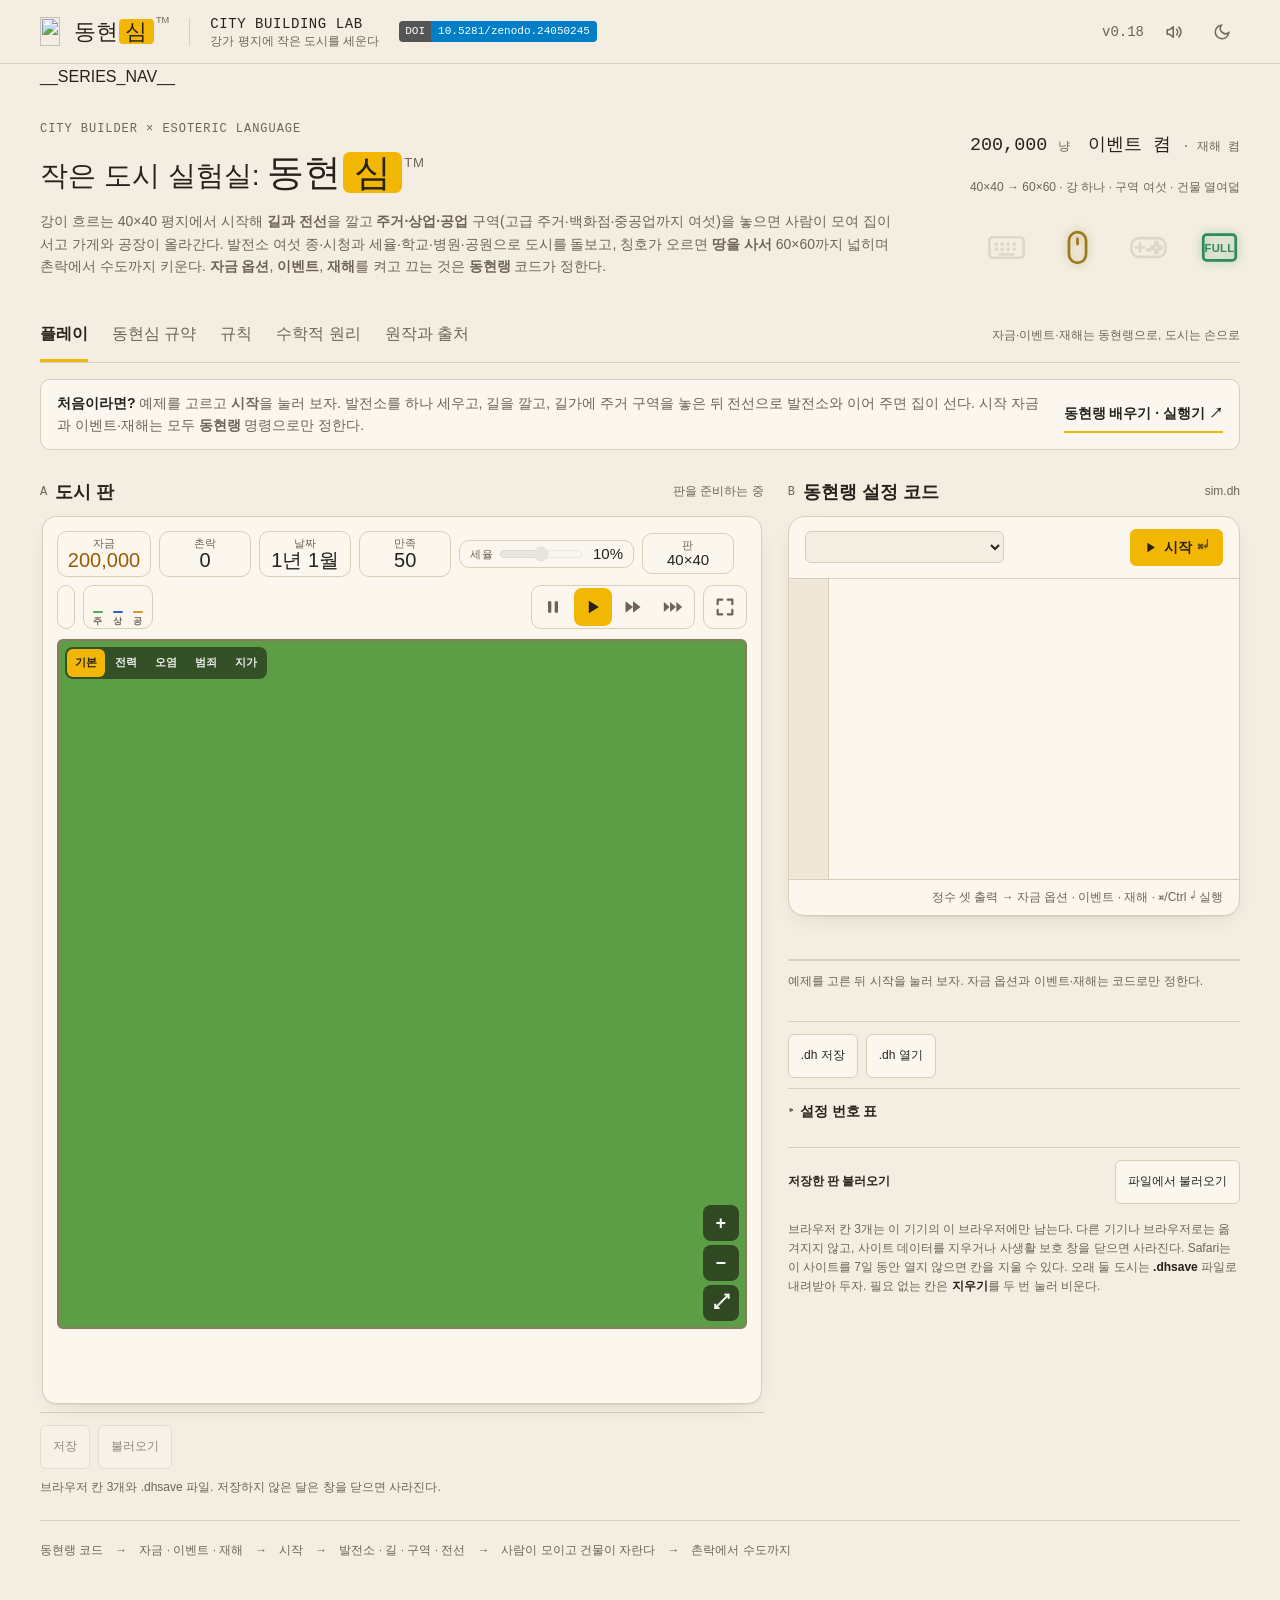
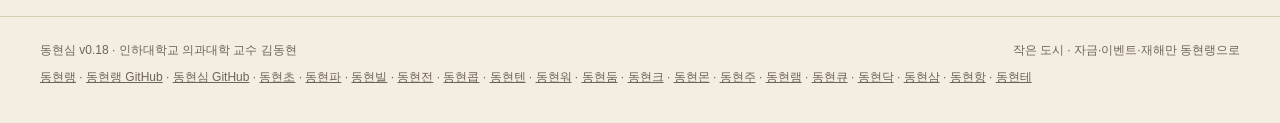
==== commit e050ba96: "v0.18: 확대·축소는 아이콘으로, 휴대폰 가로 전체 화면 배치" ====
--- a/src/index.html
+++ b/src/index.html
@@ -12,13 +12,13 @@
 <body>
 <header class="header">
   <a class="brand" href="#" aria-label="동현심 첫 화면으로"><span class="brand-main"><img class="brand-icon" src="__BRAND_ICON__" alt="" width="96" height="96">동현<span>심</span><sup>TM</sup></span><i class="brand-divider"></i><span class="brand-sub">CITY BUILDING LAB<small>강가 평지에 작은 도시를 세운다</small></span></a><a class="doi-badge" href="https://doi.org/10.5281/zenodo.24050245" target="_blank" rel="noopener" aria-label="동현심 Zenodo DOI 10.5281/zenodo.24050245" title="Zenodo DOI (모든 버전)"><b>DOI</b><span>10.5281/zenodo.24050245</span></a>
-  <div class="edition">v0.17<button id="sound" class="icon-btn" aria-label="효과음 켜기·끄기" title="효과음" aria-pressed="true"><svg width="18" height="18" viewBox="0 0 24 24" fill="none" stroke="currentColor" stroke-width="2" stroke-linecap="round" stroke-linejoin="round" aria-hidden="true" focusable="false"><path d="M11 5 6 9H3v6h3l5 4z"/><path class="snd-on" d="M15.5 8.5a5 5 0 0 1 0 7M18.5 5.5a9 9 0 0 1 0 13"/><path class="snd-off" d="m16 9 6 6m0-6-6 6"/></svg></button><button id="theme" class="icon-btn" aria-label="밝은 화면과 어두운 화면 전환" title="화면 전환" aria-pressed="false"><svg width="18" height="18" viewBox="0 0 24 24" fill="none" stroke="currentColor" stroke-width="2" stroke-linecap="round" aria-hidden="true" focusable="false"><path d="M21 12.8A9 9 0 1 1 11.2 3a7 7 0 0 0 9.8 9.8z"/></svg></button></div>
+  <div class="edition">v0.18<button id="sound" class="icon-btn" aria-label="효과음 켜기·끄기" title="효과음" aria-pressed="true"><svg width="18" height="18" viewBox="0 0 24 24" fill="none" stroke="currentColor" stroke-width="2" stroke-linecap="round" stroke-linejoin="round" aria-hidden="true" focusable="false"><path d="M11 5 6 9H3v6h3l5 4z"/><path class="snd-on" d="M15.5 8.5a5 5 0 0 1 0 7M18.5 5.5a9 9 0 0 1 0 13"/><path class="snd-off" d="m16 9 6 6m0-6-6 6"/></svg></button><button id="theme" class="icon-btn" aria-label="밝은 화면과 어두운 화면 전환" title="화면 전환" aria-pressed="false"><svg width="18" height="18" viewBox="0 0 24 24" fill="none" stroke="currentColor" stroke-width="2" stroke-linecap="round" aria-hidden="true" focusable="false"><path d="M21 12.8A9 9 0 1 1 11.2 3a7 7 0 0 0 9.8 9.8z"/></svg></button></div>
 </header>
 <main>
 __SERIES_NAV__
   <section class="intro">
     <div><div class="eyebrow">CITY BUILDER × ESOTERIC LANGUAGE</div><h1>작은 도시 실험실: <span class="title-brand">동현<span>심</span><sup>TM</sup></span></h1><p>강이 흐르는 40×40 평지에서 시작해 <strong>길과 전선</strong>을 깔고 <strong>주거·상업·공업</strong> 구역(고급 주거·백화점·중공업까지 여섯)을 놓으면 사람이 모여 집이 서고 가게와 공장이 올라간다. 발전소 여섯 종·시청과 세율·학교·병원·공원으로 도시를 돌보고, 칭호가 오르면 <strong>땅을 사서</strong> 60×60까지 넓히며 촌락에서 수도까지 키운다. <strong>자금 옵션</strong>, <strong>이벤트</strong>, <strong>재해</strong>를 켜고 끄는 것은 <strong>동현랭</strong> 코드가 정한다.</p></div>
-    <div class="model-stamp"><strong id="stamp-funds">200,000 <span>냥</span></strong><strong id="stamp-flags">이벤트 켬 <span>· 재해 켬</span></strong><small>40×40 → 60×60 · 강 하나 · 구역 여섯 · 건물 열여덟</small><div class="input-marks" role="group" aria-label="입력 표식 · 쓸 수 있는 것: 마우스(터치) · 전체 화면"><span class="mark off kb" tabindex="0" data-tip="키보드 없음 · 키보드는 동현랭 코드를 쓸 때만 쓴다." aria-label="키보드 없음"><svg viewBox="0 0 24 24" aria-hidden="true"><rect x="2" y="6" width="20" height="12" rx="2"/><path class="dots" d="M6 10h.01M9.5 10h.01M13 10h.01M16.5 10h.01M6 13h.01M9.5 13h.01M13 13h.01M16.5 13h.01"/><path d="M8 16h8"/></svg></span><span class="mark on ms" tabindex="0" data-tip="마우스·터치 가능 · 아래 도구를 고르고 판을 누른다. 길·전선·철거는 <b>끌어서</b> 잇고, 구역·건물은 <b>누른 채 옮기다 떼면</b> 놓인다. 두 손가락으로 판을 옮기고 늘린다. 마우스는 바퀴와 가운데 버튼으로." aria-label="마우스 가능"><svg viewBox="0 0 24 24" aria-hidden="true"><rect x="7" y="3" width="10" height="18" rx="5"/><path d="M12 7v3"/></svg></span><span class="mark off gp" tabindex="0" data-tip="게임패드 없음 · 이 실험실은 게임패드를 읽지 않는다." aria-label="게임패드 없음"><svg viewBox="0 0 24 24" aria-hidden="true"><rect x="2" y="6.5" width="20" height="11" rx="4.5"/><path d="M7 9.6v4.8M4.6 12h4.8"/><circle cx="16.6" cy="9.6" r=".85"/><circle cx="14.4" cy="12" r=".85"/><circle cx="18.8" cy="12" r=".85"/><circle cx="16.6" cy="14.4" r=".85"/><path class="dots" d="M11.3 13.4h.01M12.9 13.4h.01"/></svg></span><span class="mark on fs" tabindex="0" data-tip="전체 화면 가능 · 판 위 오른쪽의 네모 버튼. 휴대폰은 가로로 돌려도 좋다. 닫기는 왼쪽 위 ✕." aria-label="전체 화면 가능"><svg viewBox="0 0 24 24" aria-hidden="true"><rect x="2.5" y="4.5" width="19" height="15" rx="2"/><text class="full" x="12" y="14.6" text-anchor="middle">FULL</text></svg></span></div></div>
+    <div class="model-stamp"><strong id="stamp-funds">200,000 <span>냥</span></strong><strong id="stamp-flags">이벤트 켬 <span>· 재해 켬</span></strong><small>40×40 → 60×60 · 강 하나 · 구역 여섯 · 건물 열여덟</small><div class="input-marks" role="group" aria-label="입력 표식 · 쓸 수 있는 것: 마우스(터치) · 전체 화면"><span class="mark off kb" tabindex="0" data-tip="키보드 없음 · 키보드는 동현랭 코드를 쓸 때만 쓴다." aria-label="키보드 없음"><svg viewBox="0 0 24 24" aria-hidden="true"><rect x="2" y="6" width="20" height="12" rx="2"/><path class="dots" d="M6 10h.01M9.5 10h.01M13 10h.01M16.5 10h.01M6 13h.01M9.5 13h.01M13 13h.01M16.5 13h.01"/><path d="M8 16h8"/></svg></span><span class="mark on ms" tabindex="0" data-tip="마우스·터치 가능 · 아래 도구를 고르고 판을 누른다. 길·전선·철거는 <b>끌어서</b> 잇고, 구역·건물은 <b>누른 채 옮기다 떼면</b> 놓인다. 두 손가락으로 판을 옮기고 늘린다. 마우스는 가운데 버튼으로 옮기고, 크기는 판의 +·−·⤢ 아이콘으로 바꾼다." aria-label="마우스 가능"><svg viewBox="0 0 24 24" aria-hidden="true"><rect x="7" y="3" width="10" height="18" rx="5"/><path d="M12 7v3"/></svg></span><span class="mark off gp" tabindex="0" data-tip="게임패드 없음 · 이 실험실은 게임패드를 읽지 않는다." aria-label="게임패드 없음"><svg viewBox="0 0 24 24" aria-hidden="true"><rect x="2" y="6.5" width="20" height="11" rx="4.5"/><path d="M7 9.6v4.8M4.6 12h4.8"/><circle cx="16.6" cy="9.6" r=".85"/><circle cx="14.4" cy="12" r=".85"/><circle cx="18.8" cy="12" r=".85"/><circle cx="16.6" cy="14.4" r=".85"/><path class="dots" d="M11.3 13.4h.01M12.9 13.4h.01"/></svg></span><span class="mark on fs" tabindex="0" data-tip="전체 화면 가능 · 판 위 오른쪽의 네모 버튼. 휴대폰은 가로로 돌려도 좋다. 닫기는 왼쪽 위 ✕." aria-label="전체 화면 가능"><svg viewBox="0 0 24 24" aria-hidden="true"><rect x="2.5" y="4.5" width="19" height="15" rx="2"/><text class="full" x="12" y="14.6" text-anchor="middle">FULL</text></svg></span></div></div>
   </section>
   <nav class="tabs" aria-label="동현심 메뉴"><button class="active" data-tab="play" aria-current="page">플레이</button><button data-tab="protocol">동현심 규약</button><button data-tab="rules">규칙</button><button data-tab="math">수학적 원리</button><button data-tab="about">원작과 출처</button><span>자금·이벤트·재해는 동현랭으로, 도시는 손으로</span></nav>
   <div class="getting-started"><p><strong>처음이라면?</strong> 예제를 고르고 <b>시작</b>을 눌러 보자. 발전소를 하나 세우고, 길을 깔고, 길가에 주거 구역을 놓은 뒤 전선으로 발전소와 이어 주면 집이 선다. 시작 자금과 이벤트·재해는 모두 <b>동현랭</b> 명령으로만 정한다.</p><a href="https://raspberry-kim.github.io/donghyun-lang/" target="_blank" rel="noopener">동현랭 배우기 · 실행기 ↗</a></div>
@@ -127,7 +127,7 @@
           <li>머리글 오른쪽의 네 아이콘(키보드·마우스·게임패드·전체 화면 FULL)은 입력 표식이다. 켜진 것만 이 실험실에서 쓸 수 있다: <b>마우스(터치) · 전체 화면</b>. 키보드와 게임패드는 판을 움직이지 않는다.</li>
           <li>처음 열면 판 위에 <strong>새 도시 시작</strong> 버튼이 떠 있고 달은 멎어 있다. 저장한 도시가 있으면 동현랭 코드 아래 <strong>저장한 판 불러오기</strong>에 칸이 보인다. 오른쪽 동현랭 코드의 시작을 누르면 그 설정으로 새 도시가 바로 시작된다.</li>
           <li>판 아래 <strong>도구</strong>를 고른 뒤 판을 누른다. 길·전선·공원·철거는 누른 채 끌면 지나간 칸에 이어진다(손가락은 떼거나 움직이기 시작할 때 놓이므로, 두 번째 손가락이 바로 따라오면 아무것도 놓이지 않는다). 구역(주거·상업·공업)과 건물(발전소·경찰서·소방서)은 3×3이라 누르면 초록 테두리가 따라오고, 손을 떼는 자리에 놓인다. 빨간 테두리면 놓을 수 없다.</li>
-          <li><strong>이동</strong> 도구로 판을 끌면 보는 자리가 옮겨진다. 어떤 도구를 쥐고 있어도 <strong>두 손가락</strong>으로 끌면 옮겨지고, 벌리면 커진다. 마우스는 바퀴로 늘리고 줄이며, 가운데 버튼이나 오른 버튼으로 끌면 옮겨진다. 판 오른쪽 아래의 +·−·⤢ 버튼도 같다.</li>
+          <li><strong>이동</strong> 도구로 판을 끌면 보는 자리가 옮겨진다. 어떤 도구를 쥐고 있어도 <strong>두 손가락</strong>으로 끌면 옮겨지고, 벌리면 커진다. 마우스는 가운데 버튼이나 오른 버튼으로 끌면 옮겨진다. 판의 크기는 오른쪽 아래의 +·−·⤢ 아이콘으로 바꾼다. 마우스 바퀴와 트랙패드 제스처로는 바뀌지 않는다.</li>
           <li><strong>정보</strong> 도구로 칸을 누르면 그 칸이 무엇인지, 전기·길·지가·오염·치안이 어떤지 말해 준다.</li>
           <li>판 왼쪽 위의 <strong>보기</strong> 버튼으로 전력·오염·범죄·지가를 색으로 겹쳐 볼 수 있다.</li>
           <li>도구는 <strong>기본 · 구역 · 발전소 · 공공 · 랜드마크</strong> 다섯 묶음으로 나뉜다. 아직 열리지 않은 도구는 흐리게 보이고 값 자리에 조건(마을부터 · 시청이 선 뒤 …)이 적힌다.</li>
@@ -167,7 +167,7 @@
     </div>
   </section>
 
-  <!-- 수학적 원리 --><section id="tab-math" class="tab-panel document" hidden><div class="doc-heading"><div class="eyebrow">MATHEMATICAL PRINCIPLES · v0.17</div><h2>수학적 원리.<br>숫자로 읽는 작은 도시.</h2><p>동현심의 도시는 한 달에 한 번 지도 전체를 다시 계산한다. 시설의 영향은 거리에 따라 줄어드는 커널로 퍼지고, 구역은 수요에 비례하는 확률로 자라거나 쇠퇴한다. 아래 식은 지금 엔진 코드(<code>src/engine.js</code>)에 들어 있는 그대로다.</p></div><div class="math-grid"><article><h3><span class="math-num">1</span>체비쇼프 거리로 퍼지는 영향</h3><p>경찰서·학교·공원·오염 같은 영향은 중심에서 정사각형으로 퍼진다. 거리는 가로·세로 차이 중 큰 쪽(체비쇼프 거리)으로 재고, 반경 <math><mi>r</mi></math> 밖에서는 0이 된다.</p><div class="eq big"><span class="eq-run"><math display="block"><mi>d</mi></math><math display="block"><mrow><mo form="infix">=</mo><mrow><mi>max</mi><mo>⁡</mo></mrow><mo form="prefix" stretchy="false">(</mo><mi>|</mi><mi>x</mi><mo>−</mo><msub><mi>x</mi><mn>0</mn></msub><mi>|</mi><mo separator="true">,</mo><mtext> </mtext><mi>|</mi><mi>y</mi><mo>−</mo><msub><mi>y</mi><mn>0</mn></msub><mi>|</mi><mo form="postfix" stretchy="false">)</mo><mo separator="true">,</mo></mrow></math></span><span class="eq-run"><math display="block"><mpadded lspace="0"><mi mathvariant="normal">Δ</mi></mpadded></math><math display="block"><mrow><mo form="infix">=</mo><mi>A</mi><mrow><mo fence="true" form="prefix">(</mo><mn>1</mn><mo>−</mo><mfrac><mi>d</mi><mrow><mi>r</mi><mo>+</mo><mn>1</mn></mrow></mfrac><mo fence="true" form="postfix">)</mo></mrow><mo separator="true">,</mo><mtext> </mtext><mtext> </mtext><mi>d</mi></mrow></math><math display="block"><mrow><mo form="infix">≤</mo><mi>r</mi></mrow></math></span></div><p>경찰서는 <math><mrow><mi>A</mi><mo>=</mo></mrow><mrow><mn>1</mn><mo separator="true">,</mo></mrow><mrow><mtext> </mtext><mi>r</mi><mo>=</mo></mrow><mrow><mn>10</mn></mrow></math>이라 바로 옆 칸은 약 0.91, 10칸 떨어진 칸은 약 0.09를 받는다. 칸마다 받은 양은 모두 더한다.</p></article><article><h3><span class="math-num">2</span>땅값</h3><p>땅값은 기본 14에 물·숲·공원·전망탑 같은 좋은 영향 <math><mpadded lspace="0"><mi mathvariant="normal">Σ</mi></mpadded></math>를 더하고, 오염 <math><mi>P</mi></math>의 1.4배를 뺀다. 0과 40 사이로 자른다.</p><div class="eq"><span class="eq-run"><math display="block"><mi>V</mi></math><math display="block"><mrow><mo form="infix">=</mo><mi>clamp</mi><mo>⁡</mo><mo fence="false" symmetric="true" minsize="1.2em" maxsize="1.2em">(</mo><mn>14</mn><mo>+</mo><mpadded lspace="0"><mi mathvariant="normal">Σ</mi></mpadded><mo>−</mo><mn>1.4</mn><mspace width="0.1667em"></mspace><mi>P</mi><mo separator="true">,</mo><mtext> </mtext><mn>0</mn><mo separator="true">,</mo><mtext> </mtext><mn>40</mn><mo fence="false" symmetric="true" minsize="1.2em" maxsize="1.2em">)</mo></mrow></math></span></div><p>공장 하나가 뿜는 오염은 반경 4–5칸에 퍼지므로, 공장 옆 주거 지역은 땅값이 크게 내려간다. 땅값이 12보다 낮으면 범죄가 1.4배가 된다.</p></article><article><h3><span class="math-num">3</span>수요: 부족분을 규모로 나눈 비율</h3><p>인구 <math><mi>N</mi></math>, 상업 일자리 <math><msub><mi>J</mi><mi>C</mi></msub></math>, 공업 일자리 <math><msub><mi>J</mi><mi>I</mi></msub></math>, 전체 일자리 <math><mi>J</mi></math>로 세 수요를 만든다. 분자는 ‘필요한 양 − 있는 양’, 분모는 지금 규모라서 작은 도시일수록 수요가 크게 출렁인다.</p><div class="eq"><span class="eq-run"><math display="block"><msub><mi>D</mi><mi>R</mi></msub></math><math display="block"><mrow><mo form="infix">=</mo><mi>clamp</mi><mo>⁡</mo><mspace width="0.1667em"></mspace><mrow style="margin-left:-0.1667em;"></mrow><mrow><mo fence="true" form="prefix">(</mo><mfrac><mrow><mn>1.2</mn><mi>J</mi><mo>+</mo><mn>1200</mn><mo>−</mo><mi>N</mi></mrow><mrow><mi>N</mi><mo>+</mo><mn>800</mn></mrow></mfrac><mo separator="true">,</mo><mo form="prefix" stretchy="false">±</mo><mn>1</mn><mo fence="true" form="postfix">)</mo></mrow></mrow></math><math display="block"><mrow><mo form="infix">−</mo><mi>π</mi></mrow></math></span><span class="eq-run"><math display="block"><msub><mi>D</mi><mi>C</mi></msub></math><math display="block"><mrow><mo form="infix">=</mo><mi>clamp</mi><mo>⁡</mo><mspace width="0.1667em"></mspace><mrow style="margin-left:-0.1667em;"></mrow><mrow><mo fence="true" form="prefix">(</mo><mfrac><mrow><mn>0.35</mn><mi>N</mi><mo>+</mo><mn>100</mn><mo>−</mo><msub><mi>J</mi><mi>C</mi></msub></mrow><mrow><msub><mi>J</mi><mi>C</mi></msub><mo>+</mo><mn>300</mn></mrow></mfrac><mo separator="true">,</mo><mo form="prefix" stretchy="false">±</mo><mn>1</mn><mo fence="true" form="postfix">)</mo></mrow></mrow></math><math display="block"><mrow><mo form="infix">−</mo><mi>π</mi><mo separator="true">,</mo></mrow></math></span><span class="eq-run"><math display="block"><msub><mi>D</mi><mi>I</mi></msub></math><math display="block"><mrow><mo form="infix">=</mo><mi>clamp</mi><mo>⁡</mo><mspace width="0.1667em"></mspace><mrow style="margin-left:-0.1667em;"></mrow><mrow><mo fence="true" form="prefix">(</mo><mfrac><mrow><mn>0.5</mn><mi>N</mi><mo>+</mo><mn>200</mn><mo>−</mo><msub><mi>J</mi><mi>I</mi></msub></mrow><mrow><msub><mi>J</mi><mi>I</mi></msub><mo>+</mo><mn>300</mn></mrow></mfrac><mo separator="true">,</mo><mo form="prefix" stretchy="false">±</mo><mn>1</mn><mo fence="true" form="postfix">)</mo></mrow></mrow></math><math display="block"><mrow><mo form="infix">−</mo><mi>π</mi></mrow></math></span></div><p><math><mrow><mi>π</mi><mo>=</mo></mrow><mrow><mo form="prefix" stretchy="false">(</mo><mi>t</mi><mo>−</mo><mn>10</mn><mo form="postfix" stretchy="false">)</mo><mi>/</mi><mn>50</mn></mrow></math>은 세율 <math><mi>t</mi></math>(%)의 벌점이다. 세율 10%면 0이고, 20%면 모든 수요가 0.2씩 줄어든다. 공항·항구 같은 시설은 상업·공업 수요에 보너스를 더한다.</p></article><article><h3><span class="math-num">4</span>자라고 쇠퇴하는 확률</h3><p>전력과 도로가 닿은 구역은 수요 <math><mrow><mi>d</mi><mo>&gt;</mo></mrow><mrow><mn>0</mn></mrow></math>일 때 확률 <math><mrow><mn>0.35</mn><mspace width="0.1667em"></mspace><mi>d</mi><mspace width="0.1667em"></mspace><mi>m</mi></mrow></math>으로 한 단계 자란다. 만족도가 70 이상이면 <math><mrow><mi>m</mi><mo>=</mo></mrow><mrow><mn>1.2</mn></mrow></math>, 40 미만이면 0.6, 그 사이면 1이다.</p><div class="eq"><span class="eq-run"><math display="block"><mrow><mi>P</mi><mo form="prefix" stretchy="false">(</mo><mtext>성장</mtext><mo form="postfix" stretchy="false">)</mo></mrow></math><math display="block"><mrow><mo form="infix">=</mo><mn>0.35</mn><mspace width="0.1667em"></mspace><mi>d</mi><mspace width="0.1667em"></mspace><mi>m</mi><mo separator="true">,</mo></mrow></math></span><span class="eq-run"><math display="block"><mrow><mi>P</mi><mo form="prefix" stretchy="false">(</mo><mtext>쇠퇴</mtext><mo form="postfix" stretchy="false">)</mo></mrow></math><math display="block"><mrow><mo form="infix">=</mo><mrow><mo fence="true" form="prefix">{</mo><mtable><mtr><mtd class="tml-left" style="padding-left:0em;padding-right:0em;"><mrow><mn>0.25</mn><mspace width="0.1667em"></mspace><mi>|</mi><mi>d</mi><mi>|</mi></mrow></mtd><mtd class="tml-left" style="padding-left:1em;padding-right:0em;"><mrow><mi>d</mi><mo>&lt;</mo><mo form="prefix" stretchy="false">−</mo><mn>0.15</mn></mrow></mtd></mtr><mtr><mtd class="tml-left" style="padding-left:0em;padding-right:0em;"><mn>0</mn></mtd><mtd class="tml-left" style="padding-left:1em;padding-right:0em;"><mtext>그 밖</mtext></mtd></mtr></mtable><mo fence="true" form="postfix"></mo></mrow></mrow></math></span></div><p>전력이나 도로가 없으면 달마다 30% 확률로 한 단계 내려간다. 주거 한 단계는 160명이고, 근처에 병원이 있으면 1.1배다.</p></article><article><h3><span class="math-num">5</span>만족도와 범죄</h3><p>구역마다 기본 55점에 시설 덮임 <math><mi>G</mi></math>(각 <math><mi>c</mi></math>는 최대 1)를 더하고 오염·범죄·세금·전력·도로 벌점 <math><mi>B</mi></math>를 뺀 뒤 0–100으로 자른다. 도시 만족도는 그 평균이다.</p><div class="eq"><span class="eq-run"><math display="block"><mi>s</mi></math><math display="block"><mrow><mo form="infix">=</mo><mn>55</mn></mrow></math><math display="block"><mrow><mo form="infix">+</mo><mi>G</mi></mrow></math><math display="block"><mrow><mo form="infix">−</mo><mi>B</mi></mrow></math></span><span class="eq-run"><math display="block"><mi>G</mi></math><math display="block"><mrow><mo form="infix">=</mo><mn>12</mn><msub><mi>c</mi><mtext>경</mtext></msub></mrow></math><math display="block"><mrow><mo form="infix">+</mo><mn>10</mn><msub><mi>c</mi><mtext>소</mtext></msub></mrow></math><math display="block"><mrow><mo form="infix">+</mo><mn>8</mn><msub><mi>c</mi><mtext>학</mtext></msub></mrow></math><math display="block"><mrow><mo form="infix">+</mo><mn>8</mn><msub><mi>c</mi><mtext>병</mtext></msub></mrow></math><math display="block"><mrow><mo form="infix">+</mo><mn>7</mn><msub><mi>c</mi><mtext>문</mtext></msub></mrow></math></span><span class="eq-run"><math display="block"><mi>B</mi></math><math display="block"><mrow><mo form="infix">=</mo><mn>0.6</mn><mi>P</mi></mrow></math><math display="block"><mrow><mo form="infix">+</mo><mn>0.5</mn><mi>K</mi></mrow></math><math display="block"><mrow><mo form="infix">+</mo><mn>2</mn><mo form="prefix" stretchy="false">(</mo><mi>t</mi><mo>−</mo><mn>10</mn><mo form="postfix" stretchy="false">)</mo></mrow></math><math display="block"><mrow><mo form="infix">+</mo><mn>10</mn><mo form="prefix" stretchy="false">[</mo><mtext>정전</mtext><mo form="postfix" stretchy="false">]</mo></mrow></math><math display="block"><mrow><mo form="infix">+</mo><mn>5</mn><mo form="prefix" stretchy="false">[</mo><mtext>도로 없음</mtext><mo form="postfix" stretchy="false">]</mo></mrow></math></span></div><p>범죄 <math><mi>K</mi></math>는 밀도에 비례하고 치안 덮임 <math><msub><mi>c</mi><mtext>경</mtext></msub></math>만큼 줄어든다.</p><div class="eq"><span class="eq-run"><math display="block"><mi>κ</mi></math><math display="block"><mrow><mo form="infix">=</mo><mn>6</mn><mi>ρ</mi><mspace width="0.1667em"></mspace><mo form="prefix" stretchy="false">(</mo><mn>1</mn><mo>−</mo><msub><mi>c</mi><mtext>경</mtext></msub><mo form="postfix" stretchy="false">)</mo><mo>⋅</mo><msup><mn>1.4</mn><mrow><mo form="prefix" stretchy="false" lspace="0em" rspace="0em">[</mo><mi>V</mi><mo>&lt;</mo><mn>12</mn><mo form="postfix" stretchy="false" lspace="0em" rspace="0em">]</mo></mrow></msup><mo>⋅</mo><msup><mn>0.7</mn><mrow><mo form="prefix" stretchy="false" lspace="0em" rspace="0em">[</mo><mtext>순찰</mtext><mo form="postfix" stretchy="false" lspace="0em" rspace="0em">]</mo></mrow></msup><mo separator="true">,</mo></mrow></math></span><span class="eq-run"><math display="block"><mi>K</mi></math><math display="block"><mrow><mo form="infix">=</mo><mi>clamp</mi><mo>⁡</mo><mo form="prefix" stretchy="false">(</mo><mi>κ</mi><mo separator="true">,</mo><mtext> </mtext><mn>0</mn><mo separator="true">,</mo><mtext> </mtext><mn>40</mn><mo form="postfix" stretchy="false">)</mo></mrow></math></span></div></article><article><h3><span class="math-num">6</span>전력망은 연결 성분</h3><p>발전소에서 전선·구역·건물을 따라 너비 우선 탐색(BFS)으로 퍼져 연결 성분을 찾는다. 한 성분의 용량은 그 안 발전소 용량의 합이다(낡으면 절반). 화력 발전소 하나가 40구역을 먹인다.</p><div class="eq"><span class="eq-run"><math display="block"><mrow><mtext>용량</mtext><mo form="prefix" stretchy="false">(</mo><mi>G</mi><mo form="postfix" stretchy="false">)</mo></mrow></math><math display="block"><mrow><mo form="infix">=</mo><mrow><munder><mo movablelimits="false">∑</mo><mrow><mi>p</mi><mo>∈</mo><mi>G</mi></mrow></munder></mrow><msub><mi>c</mi><mi>p</mi></msub><mo separator="true">,</mo></mrow></math></span><span class="eq-run"><math display="block"><mtext>정전 구역 수</mtext></math><math display="block"><mrow><mo form="infix">=</mo><mrow><mi>max</mi><mo>⁡</mo></mrow><mo fence="false" symmetric="true" minsize="1.2em" maxsize="1.2em">(</mo><mn>0</mn><mo separator="true">,</mo><mtext> </mtext><mi>|</mi><msub><mi>Z</mi><mi>G</mi></msub><mi>|</mi><mo>−</mo><mo form="prefix" stretchy="false">⌊</mo><mtext>용량</mtext><mo form="prefix" stretchy="false">(</mo><mi>G</mi><mo form="postfix" stretchy="false">)</mo><mo form="postfix" stretchy="false">⌋</mo><mo fence="false" symmetric="true" minsize="1.2em" maxsize="1.2em">)</mo></mrow></math></span></div><p>재해는 처음 24개월이 지난 뒤 달마다 1/60 확률이다. 1년 동안 한 번도 없을 확률은 <math><mrow><mo form="prefix" stretchy="false">(</mo><mn>59</mn><mi>/</mi><mn>60</mn><msup><mo form="postfix" stretchy="false">)</mo><mn>12</mn></msup><mo>≈</mo><mn>82</mn><mi>%</mi></mrow></math>이고, 평균 60개월에 한 번 온다. 땅은 <math><mi>n</mi></math>번째(0부터)를 살 때 <math><mrow><mn>20000</mn><mo form="prefix" stretchy="false">(</mo><mi>n</mi><mo>+</mo><mn>1</mn><mo form="postfix" stretchy="false">)</mo></mrow></math>이 든다.</p></article></div><p class="math-foot">세입은 <math><mrow><mo movablelimits="false">∑</mo><mtext>단계</mtext><mrow><mspace width="0.222em"></mspace><mo>×</mo><mspace width="0.222em"></mspace></mrow><mtext>구역별 세액</mtext><mo>×</mo></mrow><mrow><mi>t</mi><mi>/</mi><mn>10</mn></mrow></math>이다. 모든 계수는 동현심에서 정한 게임용 값이며, 실제 도시 경제 모형이 아니다.</p></section><!-- /수학적 원리 -->
+  <!-- 수학적 원리 --><section id="tab-math" class="tab-panel document" hidden><div class="doc-heading"><div class="eyebrow">MATHEMATICAL PRINCIPLES · v0.18</div><h2>수학적 원리.<br>숫자로 읽는 작은 도시.</h2><p>동현심의 도시는 한 달에 한 번 지도 전체를 다시 계산한다. 시설의 영향은 거리에 따라 줄어드는 커널로 퍼지고, 구역은 수요에 비례하는 확률로 자라거나 쇠퇴한다. 아래 식은 지금 엔진 코드(<code>src/engine.js</code>)에 들어 있는 그대로다.</p></div><div class="math-grid"><article><h3><span class="math-num">1</span>체비쇼프 거리로 퍼지는 영향</h3><p>경찰서·학교·공원·오염 같은 영향은 중심에서 정사각형으로 퍼진다. 거리는 가로·세로 차이 중 큰 쪽(체비쇼프 거리)으로 재고, 반경 <math><mi>r</mi></math> 밖에서는 0이 된다.</p><div class="eq big"><span class="eq-run"><math display="block"><mi>d</mi></math><math display="block"><mrow><mo form="infix">=</mo><mrow><mi>max</mi><mo>⁡</mo></mrow><mo form="prefix" stretchy="false">(</mo><mi>|</mi><mi>x</mi><mo>−</mo><msub><mi>x</mi><mn>0</mn></msub><mi>|</mi><mo separator="true">,</mo><mtext> </mtext><mi>|</mi><mi>y</mi><mo>−</mo><msub><mi>y</mi><mn>0</mn></msub><mi>|</mi><mo form="postfix" stretchy="false">)</mo><mo separator="true">,</mo></mrow></math></span><span class="eq-run"><math display="block"><mpadded lspace="0"><mi mathvariant="normal">Δ</mi></mpadded></math><math display="block"><mrow><mo form="infix">=</mo><mi>A</mi><mrow><mo fence="true" form="prefix">(</mo><mn>1</mn><mo>−</mo><mfrac><mi>d</mi><mrow><mi>r</mi><mo>+</mo><mn>1</mn></mrow></mfrac><mo fence="true" form="postfix">)</mo></mrow><mo separator="true">,</mo><mtext> </mtext><mtext> </mtext><mi>d</mi></mrow></math><math display="block"><mrow><mo form="infix">≤</mo><mi>r</mi></mrow></math></span></div><p>경찰서는 <math><mrow><mi>A</mi><mo>=</mo></mrow><mrow><mn>1</mn><mo separator="true">,</mo></mrow><mrow><mtext> </mtext><mi>r</mi><mo>=</mo></mrow><mrow><mn>10</mn></mrow></math>이라 바로 옆 칸은 약 0.91, 10칸 떨어진 칸은 약 0.09를 받는다. 칸마다 받은 양은 모두 더한다.</p></article><article><h3><span class="math-num">2</span>땅값</h3><p>땅값은 기본 14에 물·숲·공원·전망탑 같은 좋은 영향 <math><mpadded lspace="0"><mi mathvariant="normal">Σ</mi></mpadded></math>를 더하고, 오염 <math><mi>P</mi></math>의 1.4배를 뺀다. 0과 40 사이로 자른다.</p><div class="eq"><span class="eq-run"><math display="block"><mi>V</mi></math><math display="block"><mrow><mo form="infix">=</mo><mi>clamp</mi><mo>⁡</mo><mo fence="false" symmetric="true" minsize="1.2em" maxsize="1.2em">(</mo><mn>14</mn><mo>+</mo><mpadded lspace="0"><mi mathvariant="normal">Σ</mi></mpadded><mo>−</mo><mn>1.4</mn><mspace width="0.1667em"></mspace><mi>P</mi><mo separator="true">,</mo><mtext> </mtext><mn>0</mn><mo separator="true">,</mo><mtext> </mtext><mn>40</mn><mo fence="false" symmetric="true" minsize="1.2em" maxsize="1.2em">)</mo></mrow></math></span></div><p>공장 하나가 뿜는 오염은 반경 4–5칸에 퍼지므로, 공장 옆 주거 지역은 땅값이 크게 내려간다. 땅값이 12보다 낮으면 범죄가 1.4배가 된다.</p></article><article><h3><span class="math-num">3</span>수요: 부족분을 규모로 나눈 비율</h3><p>인구 <math><mi>N</mi></math>, 상업 일자리 <math><msub><mi>J</mi><mi>C</mi></msub></math>, 공업 일자리 <math><msub><mi>J</mi><mi>I</mi></msub></math>, 전체 일자리 <math><mi>J</mi></math>로 세 수요를 만든다. 분자는 ‘필요한 양 − 있는 양’, 분모는 지금 규모라서 작은 도시일수록 수요가 크게 출렁인다.</p><div class="eq"><span class="eq-run"><math display="block"><msub><mi>D</mi><mi>R</mi></msub></math><math display="block"><mrow><mo form="infix">=</mo><mi>clamp</mi><mo>⁡</mo><mspace width="0.1667em"></mspace><mrow style="margin-left:-0.1667em;"></mrow><mrow><mo fence="true" form="prefix">(</mo><mfrac><mrow><mn>1.2</mn><mi>J</mi><mo>+</mo><mn>1200</mn><mo>−</mo><mi>N</mi></mrow><mrow><mi>N</mi><mo>+</mo><mn>800</mn></mrow></mfrac><mo separator="true">,</mo><mo form="prefix" stretchy="false">±</mo><mn>1</mn><mo fence="true" form="postfix">)</mo></mrow></mrow></math><math display="block"><mrow><mo form="infix">−</mo><mi>π</mi></mrow></math></span><span class="eq-run"><math display="block"><msub><mi>D</mi><mi>C</mi></msub></math><math display="block"><mrow><mo form="infix">=</mo><mi>clamp</mi><mo>⁡</mo><mspace width="0.1667em"></mspace><mrow style="margin-left:-0.1667em;"></mrow><mrow><mo fence="true" form="prefix">(</mo><mfrac><mrow><mn>0.35</mn><mi>N</mi><mo>+</mo><mn>100</mn><mo>−</mo><msub><mi>J</mi><mi>C</mi></msub></mrow><mrow><msub><mi>J</mi><mi>C</mi></msub><mo>+</mo><mn>300</mn></mrow></mfrac><mo separator="true">,</mo><mo form="prefix" stretchy="false">±</mo><mn>1</mn><mo fence="true" form="postfix">)</mo></mrow></mrow></math><math display="block"><mrow><mo form="infix">−</mo><mi>π</mi><mo separator="true">,</mo></mrow></math></span><span class="eq-run"><math display="block"><msub><mi>D</mi><mi>I</mi></msub></math><math display="block"><mrow><mo form="infix">=</mo><mi>clamp</mi><mo>⁡</mo><mspace width="0.1667em"></mspace><mrow style="margin-left:-0.1667em;"></mrow><mrow><mo fence="true" form="prefix">(</mo><mfrac><mrow><mn>0.5</mn><mi>N</mi><mo>+</mo><mn>200</mn><mo>−</mo><msub><mi>J</mi><mi>I</mi></msub></mrow><mrow><msub><mi>J</mi><mi>I</mi></msub><mo>+</mo><mn>300</mn></mrow></mfrac><mo separator="true">,</mo><mo form="prefix" stretchy="false">±</mo><mn>1</mn><mo fence="true" form="postfix">)</mo></mrow></mrow></math><math display="block"><mrow><mo form="infix">−</mo><mi>π</mi></mrow></math></span></div><p><math><mrow><mi>π</mi><mo>=</mo></mrow><mrow><mo form="prefix" stretchy="false">(</mo><mi>t</mi><mo>−</mo><mn>10</mn><mo form="postfix" stretchy="false">)</mo><mi>/</mi><mn>50</mn></mrow></math>은 세율 <math><mi>t</mi></math>(%)의 벌점이다. 세율 10%면 0이고, 20%면 모든 수요가 0.2씩 줄어든다. 공항·항구 같은 시설은 상업·공업 수요에 보너스를 더한다.</p></article><article><h3><span class="math-num">4</span>자라고 쇠퇴하는 확률</h3><p>전력과 도로가 닿은 구역은 수요 <math><mrow><mi>d</mi><mo>&gt;</mo></mrow><mrow><mn>0</mn></mrow></math>일 때 확률 <math><mrow><mn>0.35</mn><mspace width="0.1667em"></mspace><mi>d</mi><mspace width="0.1667em"></mspace><mi>m</mi></mrow></math>으로 한 단계 자란다. 만족도가 70 이상이면 <math><mrow><mi>m</mi><mo>=</mo></mrow><mrow><mn>1.2</mn></mrow></math>, 40 미만이면 0.6, 그 사이면 1이다.</p><div class="eq"><span class="eq-run"><math display="block"><mrow><mi>P</mi><mo form="prefix" stretchy="false">(</mo><mtext>성장</mtext><mo form="postfix" stretchy="false">)</mo></mrow></math><math display="block"><mrow><mo form="infix">=</mo><mn>0.35</mn><mspace width="0.1667em"></mspace><mi>d</mi><mspace width="0.1667em"></mspace><mi>m</mi><mo separator="true">,</mo></mrow></math></span><span class="eq-run"><math display="block"><mrow><mi>P</mi><mo form="prefix" stretchy="false">(</mo><mtext>쇠퇴</mtext><mo form="postfix" stretchy="false">)</mo></mrow></math><math display="block"><mrow><mo form="infix">=</mo><mrow><mo fence="true" form="prefix">{</mo><mtable><mtr><mtd class="tml-left" style="padding-left:0em;padding-right:0em;"><mrow><mn>0.25</mn><mspace width="0.1667em"></mspace><mi>|</mi><mi>d</mi><mi>|</mi></mrow></mtd><mtd class="tml-left" style="padding-left:1em;padding-right:0em;"><mrow><mi>d</mi><mo>&lt;</mo><mo form="prefix" stretchy="false">−</mo><mn>0.15</mn></mrow></mtd></mtr><mtr><mtd class="tml-left" style="padding-left:0em;padding-right:0em;"><mn>0</mn></mtd><mtd class="tml-left" style="padding-left:1em;padding-right:0em;"><mtext>그 밖</mtext></mtd></mtr></mtable><mo fence="true" form="postfix"></mo></mrow></mrow></math></span></div><p>전력이나 도로가 없으면 달마다 30% 확률로 한 단계 내려간다. 주거 한 단계는 160명이고, 근처에 병원이 있으면 1.1배다.</p></article><article><h3><span class="math-num">5</span>만족도와 범죄</h3><p>구역마다 기본 55점에 시설 덮임 <math><mi>G</mi></math>(각 <math><mi>c</mi></math>는 최대 1)를 더하고 오염·범죄·세금·전력·도로 벌점 <math><mi>B</mi></math>를 뺀 뒤 0–100으로 자른다. 도시 만족도는 그 평균이다.</p><div class="eq"><span class="eq-run"><math display="block"><mi>s</mi></math><math display="block"><mrow><mo form="infix">=</mo><mn>55</mn></mrow></math><math display="block"><mrow><mo form="infix">+</mo><mi>G</mi></mrow></math><math display="block"><mrow><mo form="infix">−</mo><mi>B</mi></mrow></math></span><span class="eq-run"><math display="block"><mi>G</mi></math><math display="block"><mrow><mo form="infix">=</mo><mn>12</mn><msub><mi>c</mi><mtext>경</mtext></msub></mrow></math><math display="block"><mrow><mo form="infix">+</mo><mn>10</mn><msub><mi>c</mi><mtext>소</mtext></msub></mrow></math><math display="block"><mrow><mo form="infix">+</mo><mn>8</mn><msub><mi>c</mi><mtext>학</mtext></msub></mrow></math><math display="block"><mrow><mo form="infix">+</mo><mn>8</mn><msub><mi>c</mi><mtext>병</mtext></msub></mrow></math><math display="block"><mrow><mo form="infix">+</mo><mn>7</mn><msub><mi>c</mi><mtext>문</mtext></msub></mrow></math></span><span class="eq-run"><math display="block"><mi>B</mi></math><math display="block"><mrow><mo form="infix">=</mo><mn>0.6</mn><mi>P</mi></mrow></math><math display="block"><mrow><mo form="infix">+</mo><mn>0.5</mn><mi>K</mi></mrow></math><math display="block"><mrow><mo form="infix">+</mo><mn>2</mn><mo form="prefix" stretchy="false">(</mo><mi>t</mi><mo>−</mo><mn>10</mn><mo form="postfix" stretchy="false">)</mo></mrow></math><math display="block"><mrow><mo form="infix">+</mo><mn>10</mn><mo form="prefix" stretchy="false">[</mo><mtext>정전</mtext><mo form="postfix" stretchy="false">]</mo></mrow></math><math display="block"><mrow><mo form="infix">+</mo><mn>5</mn><mo form="prefix" stretchy="false">[</mo><mtext>도로 없음</mtext><mo form="postfix" stretchy="false">]</mo></mrow></math></span></div><p>범죄 <math><mi>K</mi></math>는 밀도에 비례하고 치안 덮임 <math><msub><mi>c</mi><mtext>경</mtext></msub></math>만큼 줄어든다.</p><div class="eq"><span class="eq-run"><math display="block"><mi>κ</mi></math><math display="block"><mrow><mo form="infix">=</mo><mn>6</mn><mi>ρ</mi><mspace width="0.1667em"></mspace><mo form="prefix" stretchy="false">(</mo><mn>1</mn><mo>−</mo><msub><mi>c</mi><mtext>경</mtext></msub><mo form="postfix" stretchy="false">)</mo><mo>⋅</mo><msup><mn>1.4</mn><mrow><mo form="prefix" stretchy="false" lspace="0em" rspace="0em">[</mo><mi>V</mi><mo>&lt;</mo><mn>12</mn><mo form="postfix" stretchy="false" lspace="0em" rspace="0em">]</mo></mrow></msup><mo>⋅</mo><msup><mn>0.7</mn><mrow><mo form="prefix" stretchy="false" lspace="0em" rspace="0em">[</mo><mtext>순찰</mtext><mo form="postfix" stretchy="false" lspace="0em" rspace="0em">]</mo></mrow></msup><mo separator="true">,</mo></mrow></math></span><span class="eq-run"><math display="block"><mi>K</mi></math><math display="block"><mrow><mo form="infix">=</mo><mi>clamp</mi><mo>⁡</mo><mo form="prefix" stretchy="false">(</mo><mi>κ</mi><mo separator="true">,</mo><mtext> </mtext><mn>0</mn><mo separator="true">,</mo><mtext> </mtext><mn>40</mn><mo form="postfix" stretchy="false">)</mo></mrow></math></span></div></article><article><h3><span class="math-num">6</span>전력망은 연결 성분</h3><p>발전소에서 전선·구역·건물을 따라 너비 우선 탐색(BFS)으로 퍼져 연결 성분을 찾는다. 한 성분의 용량은 그 안 발전소 용량의 합이다(낡으면 절반). 화력 발전소 하나가 40구역을 먹인다.</p><div class="eq"><span class="eq-run"><math display="block"><mrow><mtext>용량</mtext><mo form="prefix" stretchy="false">(</mo><mi>G</mi><mo form="postfix" stretchy="false">)</mo></mrow></math><math display="block"><mrow><mo form="infix">=</mo><mrow><munder><mo movablelimits="false">∑</mo><mrow><mi>p</mi><mo>∈</mo><mi>G</mi></mrow></munder></mrow><msub><mi>c</mi><mi>p</mi></msub><mo separator="true">,</mo></mrow></math></span><span class="eq-run"><math display="block"><mtext>정전 구역 수</mtext></math><math display="block"><mrow><mo form="infix">=</mo><mrow><mi>max</mi><mo>⁡</mo></mrow><mo fence="false" symmetric="true" minsize="1.2em" maxsize="1.2em">(</mo><mn>0</mn><mo separator="true">,</mo><mtext> </mtext><mi>|</mi><msub><mi>Z</mi><mi>G</mi></msub><mi>|</mi><mo>−</mo><mo form="prefix" stretchy="false">⌊</mo><mtext>용량</mtext><mo form="prefix" stretchy="false">(</mo><mi>G</mi><mo form="postfix" stretchy="false">)</mo><mo form="postfix" stretchy="false">⌋</mo><mo fence="false" symmetric="true" minsize="1.2em" maxsize="1.2em">)</mo></mrow></math></span></div><p>재해는 처음 24개월이 지난 뒤 달마다 1/60 확률이다. 1년 동안 한 번도 없을 확률은 <math><mrow><mo form="prefix" stretchy="false">(</mo><mn>59</mn><mi>/</mi><mn>60</mn><msup><mo form="postfix" stretchy="false">)</mo><mn>12</mn></msup><mo>≈</mo><mn>82</mn><mi>%</mi></mrow></math>이고, 평균 60개월에 한 번 온다. 땅은 <math><mi>n</mi></math>번째(0부터)를 살 때 <math><mrow><mn>20000</mn><mo form="prefix" stretchy="false">(</mo><mi>n</mi><mo>+</mo><mn>1</mn><mo form="postfix" stretchy="false">)</mo></mrow></math>이 든다.</p></article></div><p class="math-foot">세입은 <math><mrow><mo movablelimits="false">∑</mo><mtext>단계</mtext><mrow><mspace width="0.222em"></mspace><mo>×</mo><mspace width="0.222em"></mspace></mrow><mtext>구역별 세액</mtext><mo>×</mo></mrow><mrow><mi>t</mi><mi>/</mi><mn>10</mn></mrow></math>이다. 모든 계수는 동현심에서 정한 게임용 값이며, 실제 도시 경제 모형이 아니다.</p></section><!-- /수학적 원리 -->
   <section class="tab-panel document" id="tab-about" hidden>
     <div class="doc-heading"><div class="eyebrow">ORIGINAL & CREDITS</div><h2>원작과 출처</h2></div>
     <div class="doc-columns">
@@ -192,7 +192,7 @@
     <aside class="maker-note"><span class="eyebrow">만든 사람</span><a class="sponsor-btn" href="https://github.com/sponsors/Raspberry-Kim" target="_blank" rel="noopener" aria-label="GitHub Sponsors로 동현랭 후원하기" title="GitHub Sponsors로 후원하기"><svg width="13" height="13" viewBox="0 0 16 16" fill="currentColor" aria-hidden="true"><path d="M7.655 14.916v-.001h-.002l-.006-.003-.018-.01a22.066 22.066 0 0 1-3.744-2.584C2.045 10.731 0 8.35 0 5.5 0 2.836 2.086 1 4.25 1 5.797 1 7.153 1.802 8 3.02 8.847 1.802 10.203 1 11.75 1 13.914 1 16 2.836 16 5.5c0 2.85-2.044 5.231-3.886 6.818a22.094 22.094 0 0 1-3.433 2.414 7.152 7.152 0 0 1-.31.17l-.018.01-.008.004a.75.75 0 0 1-.69 0Z"></path></svg>후원</a><p>인하대학교 의과대학 김동현 교수는 백신학·감염학을 연구한다. 명랑하고 따뜻한 개발을 지향한다.</p></aside>
   </section>
 </main>
-<footer><span>동현심 v0.17 · 인하대학교 의과대학 교수 김동현</span><span>작은 도시 · 자금·이벤트·재해만 동현랭으로</span><span><a href="https://raspberry-kim.github.io/donghyun-lang/" target="_blank" rel="noopener">동현랭</a> · <a href="https://github.com/Raspberry-Kim/donghyun-lang" target="_blank" rel="noopener">동현랭 GitHub</a> · <a href="https://github.com/Raspberry-Kim/donghyun-lab12" target="_blank" rel="noopener">동현심 GitHub</a> · <a href="https://raspberry-kim.github.io/donghyun-lab1/" target="_blank" rel="noopener">동현초</a> · <a href="https://raspberry-kim.github.io/donghyun-lab2/" target="_blank" rel="noopener">동현파</a> · <a href="https://raspberry-kim.github.io/donghyun-lab3/" target="_blank" rel="noopener">동현빌</a> · <a href="https://raspberry-kim.github.io/donghyun-lab4/" target="_blank" rel="noopener">동현전</a> · <a href="https://raspberry-kim.github.io/donghyun-lab5/" target="_blank" rel="noopener">동현콥</a> · <a href="https://raspberry-kim.github.io/donghyun-lab6/" target="_blank" rel="noopener">동현텐</a> · <a href="https://raspberry-kim.github.io/donghyun-lab7/" target="_blank" rel="noopener">동현워</a> · <a href="https://raspberry-kim.github.io/donghyun-lab8/" target="_blank" rel="noopener">동현둠</a> · <a href="https://raspberry-kim.github.io/donghyun-lab9/" target="_blank" rel="noopener">동현크</a> · <a href="https://raspberry-kim.github.io/donghyun-lab10/" target="_blank" rel="noopener">동현몬</a> · <a href="https://raspberry-kim.github.io/donghyun-lab11/" target="_blank" rel="noopener">동현주</a> · <a href="https://raspberry-kim.github.io/donghyun-lab13/" target="_blank" rel="noopener">동현램</a> · <a href="https://raspberry-kim.github.io/donghyun-lab14/" target="_blank" rel="noopener">동현큐</a> · <a href="https://raspberry-kim.github.io/donghyun-lab15/" target="_blank" rel="noopener">동현닥</a> · <a href="https://raspberry-kim.github.io/donghyun-lab16/" target="_blank" rel="noopener">동현삼</a> · <a href="https://raspberry-kim.github.io/donghyun-lab17/" target="_blank" rel="noopener">동현항</a> · <a href="https://raspberry-kim.github.io/donghyun-lab18/" target="_blank" rel="noopener">동현테</a></span></footer>
+<footer><span>동현심 v0.18 · 인하대학교 의과대학 교수 김동현</span><span>작은 도시 · 자금·이벤트·재해만 동현랭으로</span><span><a href="https://raspberry-kim.github.io/donghyun-lang/" target="_blank" rel="noopener">동현랭</a> · <a href="https://github.com/Raspberry-Kim/donghyun-lang" target="_blank" rel="noopener">동현랭 GitHub</a> · <a href="https://github.com/Raspberry-Kim/donghyun-lab12" target="_blank" rel="noopener">동현심 GitHub</a> · <a href="https://raspberry-kim.github.io/donghyun-lab1/" target="_blank" rel="noopener">동현초</a> · <a href="https://raspberry-kim.github.io/donghyun-lab2/" target="_blank" rel="noopener">동현파</a> · <a href="https://raspberry-kim.github.io/donghyun-lab3/" target="_blank" rel="noopener">동현빌</a> · <a href="https://raspberry-kim.github.io/donghyun-lab4/" target="_blank" rel="noopener">동현전</a> · <a href="https://raspberry-kim.github.io/donghyun-lab5/" target="_blank" rel="noopener">동현콥</a> · <a href="https://raspberry-kim.github.io/donghyun-lab6/" target="_blank" rel="noopener">동현텐</a> · <a href="https://raspberry-kim.github.io/donghyun-lab7/" target="_blank" rel="noopener">동현워</a> · <a href="https://raspberry-kim.github.io/donghyun-lab8/" target="_blank" rel="noopener">동현둠</a> · <a href="https://raspberry-kim.github.io/donghyun-lab9/" target="_blank" rel="noopener">동현크</a> · <a href="https://raspberry-kim.github.io/donghyun-lab10/" target="_blank" rel="noopener">동현몬</a> · <a href="https://raspberry-kim.github.io/donghyun-lab11/" target="_blank" rel="noopener">동현주</a> · <a href="https://raspberry-kim.github.io/donghyun-lab13/" target="_blank" rel="noopener">동현램</a> · <a href="https://raspberry-kim.github.io/donghyun-lab14/" target="_blank" rel="noopener">동현큐</a> · <a href="https://raspberry-kim.github.io/donghyun-lab15/" target="_blank" rel="noopener">동현닥</a> · <a href="https://raspberry-kim.github.io/donghyun-lab16/" target="_blank" rel="noopener">동현삼</a> · <a href="https://raspberry-kim.github.io/donghyun-lab17/" target="_blank" rel="noopener">동현항</a> · <a href="https://raspberry-kim.github.io/donghyun-lab18/" target="_blank" rel="noopener">동현테</a></span></footer>
 <script src="./engine.js"></script>
 <script src="./sfx.js"></script>
 <script src="./app.js"></script>
--- a/src/style.css
+++ b/src/style.css
@@ -263,6 +263,21 @@
   .sim-wrap.fs .sim-tools{grid-template-columns:repeat(8,1fr)}.sim-wrap.fs .sim-tools button{min-height:44px}.sim-wrap.fs .sim-tools button small{display:none}
 }
 @media(max-width:420px){.sim-wrap.fs .sim-tools{grid-template-columns:repeat(4,1fr)}}
+/* v0.18: 휴대폰 가로(낮고 넓은 화면)의 전체 화면. 판을 왼쪽에 세로 가득 두고, 정보 칩·도구 묶음·도구·소식을 오른쪽에 쌓는다. */
+@media(orientation:landscape) and (max-height:520px){
+  .sim-wrap.fs{--side:clamp(236px,38vw,330px);display:grid;grid-template-columns:minmax(0,1fr) var(--side);grid-template-rows:auto auto minmax(0,1fr) auto;gap:5px 8px}
+  .sim-wrap.fs .sim-main{grid-column:1;grid-row:1/-1;min-width:0}
+  .sim-wrap.fs .sim-top{grid-column:2;grid-row:1;padding:0;gap:4px}
+  .sim-wrap.fs .sim-toolgroups{grid-column:2;grid-row:2;margin:0;gap:3px}
+  .sim-wrap.fs .sim-tools{grid-column:2;grid-row:3;grid-template-columns:repeat(4,1fr);align-content:start;overflow-y:auto;overscroll-behavior:contain;min-height:0}
+  .sim-wrap.fs .sim-tools button{min-height:44px}.sim-wrap.fs .sim-tools button small{display:none}
+  .sim-wrap.fs .sim-news{grid-column:2;grid-row:4;max-height:30px}.sim-wrap.fs .sim-news li{white-space:nowrap;overflow:hidden}.sim-wrap.fs .sim-news li time{display:none}
+  .sim-wrap.fs .sim-exit{left:auto;right:calc(var(--side) + 26px + env(safe-area-inset-right));top:calc(16px + env(safe-area-inset-top));padding:7px 10px}   /* 닫기 버튼은 판의 오른쪽 위(보기 버튼 옆)에 둔다 */
+  .sim-wrap.fs .sim-chip{min-width:0;flex:1 1 auto;padding:3px 6px}.sim-wrap.fs .sim-chip strong{font-size:14px}
+  .sim-wrap.fs .sim-chip.date,.sim-wrap.fs .sim-chip.size,.sim-wrap.fs .sim-ach{display:none}
+  .sim-wrap.fs .sim-chip.tax input{width:56px}
+  .sim-wrap.fs .sim-toolgroups button{padding:4px 8px;font-size:11px}
+}
 @media(prefers-reduced-motion:reduce){.sim-news li.new{animation:none}}
 
 /* 입력 표식: 머리글 오른쪽에 붙여 정렬, 켜진 아이콘만 이 실험실에서 쓸 수 있는 입력. 네 번째는 전체 화면 */
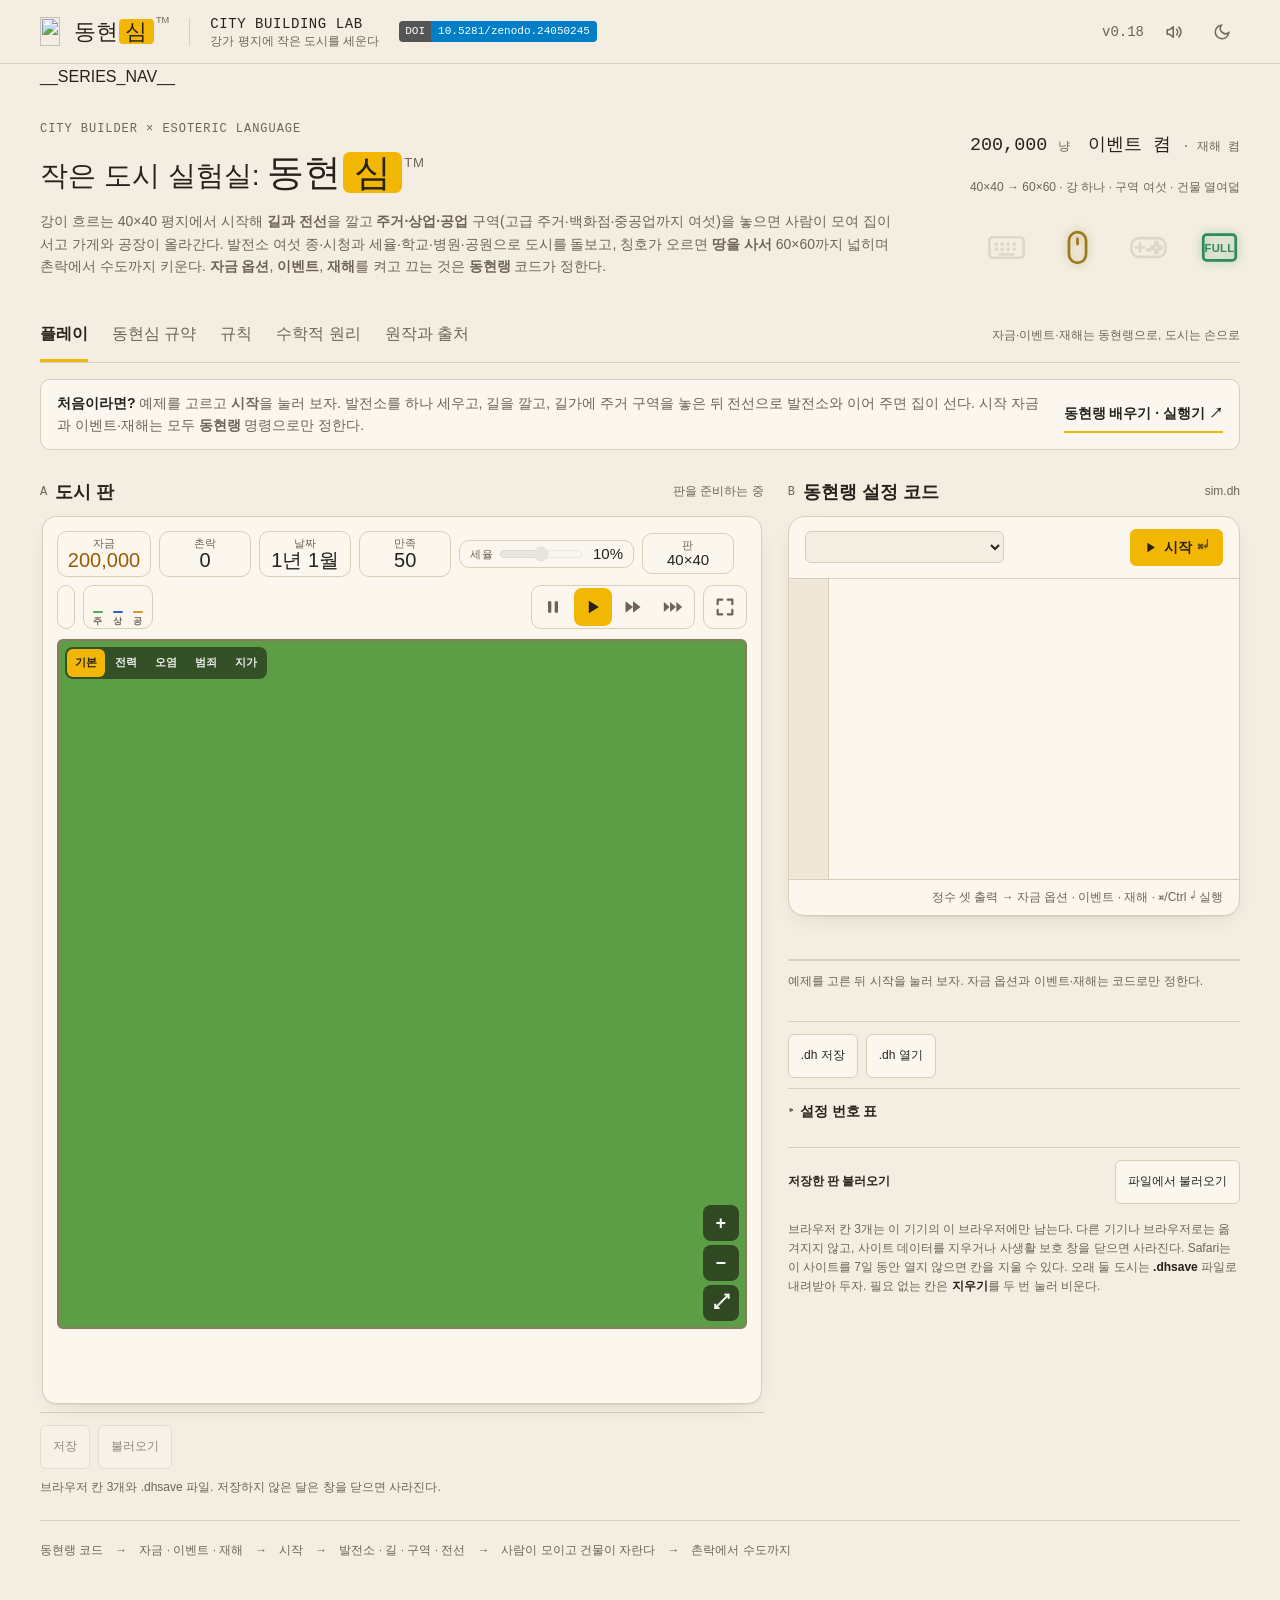
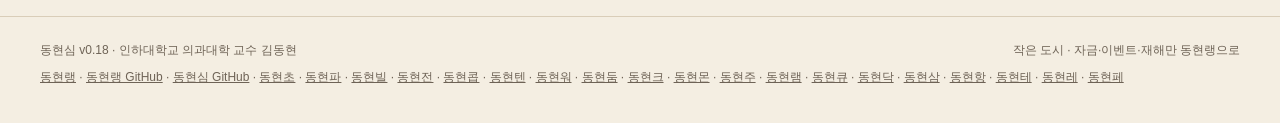
==== commit f7155bd2: "시리즈 띠에 동현레·동현페를 더함(스물한 사이트) 데스크톱은 동현랭 두 줄 높이 + 10열×2줄, 휴대폰은 두 열. 바닥글 링크 끝에 동현레·동현페를 더함. 판 번호·기존 태그·게" ====
--- a/src/index.html
+++ b/src/index.html
@@ -192,7 +192,7 @@
     <aside class="maker-note"><span class="eyebrow">만든 사람</span><a class="sponsor-btn" href="https://github.com/sponsors/Raspberry-Kim" target="_blank" rel="noopener" aria-label="GitHub Sponsors로 동현랭 후원하기" title="GitHub Sponsors로 후원하기"><svg width="13" height="13" viewBox="0 0 16 16" fill="currentColor" aria-hidden="true"><path d="M7.655 14.916v-.001h-.002l-.006-.003-.018-.01a22.066 22.066 0 0 1-3.744-2.584C2.045 10.731 0 8.35 0 5.5 0 2.836 2.086 1 4.25 1 5.797 1 7.153 1.802 8 3.02 8.847 1.802 10.203 1 11.75 1 13.914 1 16 2.836 16 5.5c0 2.85-2.044 5.231-3.886 6.818a22.094 22.094 0 0 1-3.433 2.414 7.152 7.152 0 0 1-.31.17l-.018.01-.008.004a.75.75 0 0 1-.69 0Z"></path></svg>후원</a><p>인하대학교 의과대학 김동현 교수는 백신학·감염학을 연구한다. 명랑하고 따뜻한 개발을 지향한다.</p></aside>
   </section>
 </main>
-<footer><span>동현심 v0.18 · 인하대학교 의과대학 교수 김동현</span><span>작은 도시 · 자금·이벤트·재해만 동현랭으로</span><span><a href="https://raspberry-kim.github.io/donghyun-lang/" target="_blank" rel="noopener">동현랭</a> · <a href="https://github.com/Raspberry-Kim/donghyun-lang" target="_blank" rel="noopener">동현랭 GitHub</a> · <a href="https://github.com/Raspberry-Kim/donghyun-lab12" target="_blank" rel="noopener">동현심 GitHub</a> · <a href="https://raspberry-kim.github.io/donghyun-lab1/" target="_blank" rel="noopener">동현초</a> · <a href="https://raspberry-kim.github.io/donghyun-lab2/" target="_blank" rel="noopener">동현파</a> · <a href="https://raspberry-kim.github.io/donghyun-lab3/" target="_blank" rel="noopener">동현빌</a> · <a href="https://raspberry-kim.github.io/donghyun-lab4/" target="_blank" rel="noopener">동현전</a> · <a href="https://raspberry-kim.github.io/donghyun-lab5/" target="_blank" rel="noopener">동현콥</a> · <a href="https://raspberry-kim.github.io/donghyun-lab6/" target="_blank" rel="noopener">동현텐</a> · <a href="https://raspberry-kim.github.io/donghyun-lab7/" target="_blank" rel="noopener">동현워</a> · <a href="https://raspberry-kim.github.io/donghyun-lab8/" target="_blank" rel="noopener">동현둠</a> · <a href="https://raspberry-kim.github.io/donghyun-lab9/" target="_blank" rel="noopener">동현크</a> · <a href="https://raspberry-kim.github.io/donghyun-lab10/" target="_blank" rel="noopener">동현몬</a> · <a href="https://raspberry-kim.github.io/donghyun-lab11/" target="_blank" rel="noopener">동현주</a> · <a href="https://raspberry-kim.github.io/donghyun-lab13/" target="_blank" rel="noopener">동현램</a> · <a href="https://raspberry-kim.github.io/donghyun-lab14/" target="_blank" rel="noopener">동현큐</a> · <a href="https://raspberry-kim.github.io/donghyun-lab15/" target="_blank" rel="noopener">동현닥</a> · <a href="https://raspberry-kim.github.io/donghyun-lab16/" target="_blank" rel="noopener">동현삼</a> · <a href="https://raspberry-kim.github.io/donghyun-lab17/" target="_blank" rel="noopener">동현항</a> · <a href="https://raspberry-kim.github.io/donghyun-lab18/" target="_blank" rel="noopener">동현테</a></span></footer>
+<footer><span>동현심 v0.18 · 인하대학교 의과대학 교수 김동현</span><span>작은 도시 · 자금·이벤트·재해만 동현랭으로</span><span><a href="https://raspberry-kim.github.io/donghyun-lang/" target="_blank" rel="noopener">동현랭</a> · <a href="https://github.com/Raspberry-Kim/donghyun-lang" target="_blank" rel="noopener">동현랭 GitHub</a> · <a href="https://github.com/Raspberry-Kim/donghyun-lab12" target="_blank" rel="noopener">동현심 GitHub</a> · <a href="https://raspberry-kim.github.io/donghyun-lab1/" target="_blank" rel="noopener">동현초</a> · <a href="https://raspberry-kim.github.io/donghyun-lab2/" target="_blank" rel="noopener">동현파</a> · <a href="https://raspberry-kim.github.io/donghyun-lab3/" target="_blank" rel="noopener">동현빌</a> · <a href="https://raspberry-kim.github.io/donghyun-lab4/" target="_blank" rel="noopener">동현전</a> · <a href="https://raspberry-kim.github.io/donghyun-lab5/" target="_blank" rel="noopener">동현콥</a> · <a href="https://raspberry-kim.github.io/donghyun-lab6/" target="_blank" rel="noopener">동현텐</a> · <a href="https://raspberry-kim.github.io/donghyun-lab7/" target="_blank" rel="noopener">동현워</a> · <a href="https://raspberry-kim.github.io/donghyun-lab8/" target="_blank" rel="noopener">동현둠</a> · <a href="https://raspberry-kim.github.io/donghyun-lab9/" target="_blank" rel="noopener">동현크</a> · <a href="https://raspberry-kim.github.io/donghyun-lab10/" target="_blank" rel="noopener">동현몬</a> · <a href="https://raspberry-kim.github.io/donghyun-lab11/" target="_blank" rel="noopener">동현주</a> · <a href="https://raspberry-kim.github.io/donghyun-lab13/" target="_blank" rel="noopener">동현램</a> · <a href="https://raspberry-kim.github.io/donghyun-lab14/" target="_blank" rel="noopener">동현큐</a> · <a href="https://raspberry-kim.github.io/donghyun-lab15/" target="_blank" rel="noopener">동현닥</a> · <a href="https://raspberry-kim.github.io/donghyun-lab16/" target="_blank" rel="noopener">동현삼</a> · <a href="https://raspberry-kim.github.io/donghyun-lab17/" target="_blank" rel="noopener">동현항</a> · <a href="https://raspberry-kim.github.io/donghyun-lab18/" target="_blank" rel="noopener">동현테</a> · <a href="https://raspberry-kim.github.io/donghyun-lab19/" target="_blank" rel="noopener">동현레</a> · <a href="https://raspberry-kim.github.io/donghyun-lab20/" target="_blank" rel="noopener">동현페</a></span></footer>
 <script src="./engine.js"></script>
 <script src="./sfx.js"></script>
 <script src="./app.js"></script>
--- a/src/style.css
+++ b/src/style.css
@@ -364,6 +364,18 @@
  .series-strip .series-links:has(.series-item:nth-child(19):last-child) .series-item[data-series="lang"]{grid-column:span 2;grid-row:auto}
 }
 
+/* SERIES-21: 데스크톱은 동현랭 두 줄 높이 + 20실험실 10열×2줄. 모바일은 기존 홀수 규칙. */
+@media(min-width:781px){
+ .series-strip .series-links:has(.series-item:nth-child(21):last-child){grid-template-columns:repeat(11,minmax(0,1fr));grid-template-rows:repeat(2,1fr);grid-auto-flow:row;min-width:0}
+ .series-strip .series-links:has(.series-item:nth-child(21):last-child) .series-item[data-series="lang"]{grid-column:auto;grid-row:span 2;align-items:center;text-align:center}
+ .series-strip .series-links:has(.series-item:nth-child(21):last-child) .series-item[data-series="lang"] .series-name{font-size:19px}
+ .series-strip .series-links:has(.series-item:nth-child(21):last-child) .series-note{white-space:normal}
+}
+@media(max-width:780px){
+ .series-strip .series-links:has(.series-item:nth-child(21):last-child){grid-template-columns:repeat(2,minmax(0,1fr));grid-template-rows:none}
+ .series-strip .series-links:has(.series-item:nth-child(21):last-child) .series-item[data-series="lang"]{grid-column:span 2;grid-row:auto}
+}
+
 /* 수학적 원리 */
 .math-grid{display:grid;grid-template-columns:repeat(2,minmax(0,1fr));gap:4px 40px;margin-top:8px}
 .math-grid article{min-width:0;border-top:1px solid var(--line);padding:2px 0 14px}
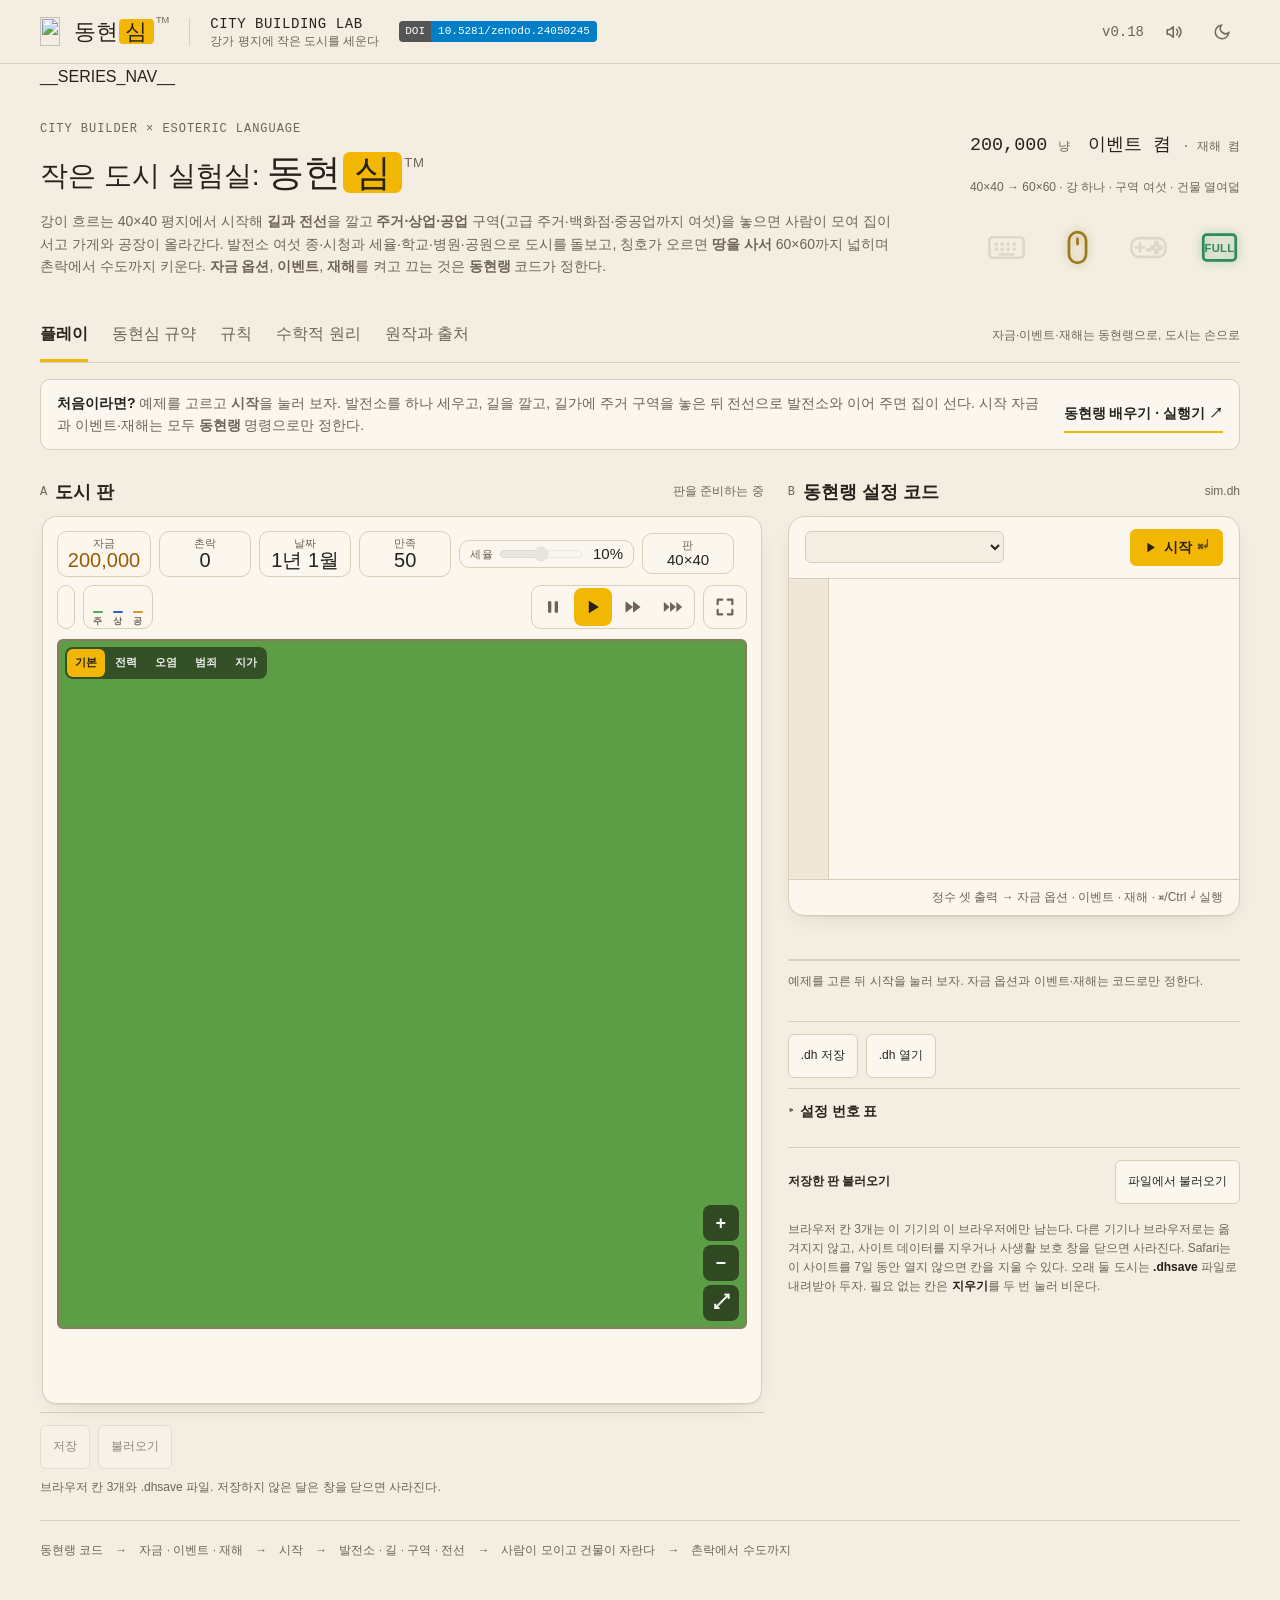
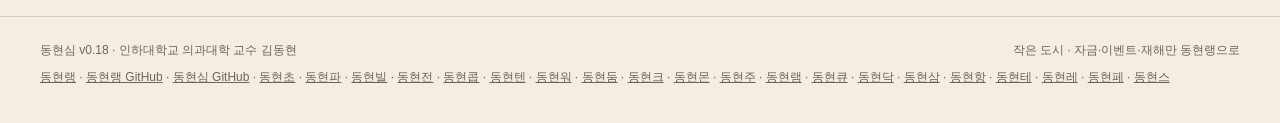
==== commit a3783beb: "시리즈 띠에 동현스를 더함(스물두 사이트) 22칸은 짝수라 모두 같은 크기. 데스크톱 11열×2줄, 휴대폰 두 열. 바닥글 링크 끝에 동현스를 더함. 판 번호·기존 태그·게임 규칙" ====
--- a/src/index.html
+++ b/src/index.html
@@ -192,7 +192,7 @@
     <aside class="maker-note"><span class="eyebrow">만든 사람</span><a class="sponsor-btn" href="https://github.com/sponsors/Raspberry-Kim" target="_blank" rel="noopener" aria-label="GitHub Sponsors로 동현랭 후원하기" title="GitHub Sponsors로 후원하기"><svg width="13" height="13" viewBox="0 0 16 16" fill="currentColor" aria-hidden="true"><path d="M7.655 14.916v-.001h-.002l-.006-.003-.018-.01a22.066 22.066 0 0 1-3.744-2.584C2.045 10.731 0 8.35 0 5.5 0 2.836 2.086 1 4.25 1 5.797 1 7.153 1.802 8 3.02 8.847 1.802 10.203 1 11.75 1 13.914 1 16 2.836 16 5.5c0 2.85-2.044 5.231-3.886 6.818a22.094 22.094 0 0 1-3.433 2.414 7.152 7.152 0 0 1-.31.17l-.018.01-.008.004a.75.75 0 0 1-.69 0Z"></path></svg>후원</a><p>인하대학교 의과대학 김동현 교수는 백신학·감염학을 연구한다. 명랑하고 따뜻한 개발을 지향한다.</p></aside>
   </section>
 </main>
-<footer><span>동현심 v0.18 · 인하대학교 의과대학 교수 김동현</span><span>작은 도시 · 자금·이벤트·재해만 동현랭으로</span><span><a href="https://raspberry-kim.github.io/donghyun-lang/" target="_blank" rel="noopener">동현랭</a> · <a href="https://github.com/Raspberry-Kim/donghyun-lang" target="_blank" rel="noopener">동현랭 GitHub</a> · <a href="https://github.com/Raspberry-Kim/donghyun-lab12" target="_blank" rel="noopener">동현심 GitHub</a> · <a href="https://raspberry-kim.github.io/donghyun-lab1/" target="_blank" rel="noopener">동현초</a> · <a href="https://raspberry-kim.github.io/donghyun-lab2/" target="_blank" rel="noopener">동현파</a> · <a href="https://raspberry-kim.github.io/donghyun-lab3/" target="_blank" rel="noopener">동현빌</a> · <a href="https://raspberry-kim.github.io/donghyun-lab4/" target="_blank" rel="noopener">동현전</a> · <a href="https://raspberry-kim.github.io/donghyun-lab5/" target="_blank" rel="noopener">동현콥</a> · <a href="https://raspberry-kim.github.io/donghyun-lab6/" target="_blank" rel="noopener">동현텐</a> · <a href="https://raspberry-kim.github.io/donghyun-lab7/" target="_blank" rel="noopener">동현워</a> · <a href="https://raspberry-kim.github.io/donghyun-lab8/" target="_blank" rel="noopener">동현둠</a> · <a href="https://raspberry-kim.github.io/donghyun-lab9/" target="_blank" rel="noopener">동현크</a> · <a href="https://raspberry-kim.github.io/donghyun-lab10/" target="_blank" rel="noopener">동현몬</a> · <a href="https://raspberry-kim.github.io/donghyun-lab11/" target="_blank" rel="noopener">동현주</a> · <a href="https://raspberry-kim.github.io/donghyun-lab13/" target="_blank" rel="noopener">동현램</a> · <a href="https://raspberry-kim.github.io/donghyun-lab14/" target="_blank" rel="noopener">동현큐</a> · <a href="https://raspberry-kim.github.io/donghyun-lab15/" target="_blank" rel="noopener">동현닥</a> · <a href="https://raspberry-kim.github.io/donghyun-lab16/" target="_blank" rel="noopener">동현삼</a> · <a href="https://raspberry-kim.github.io/donghyun-lab17/" target="_blank" rel="noopener">동현항</a> · <a href="https://raspberry-kim.github.io/donghyun-lab18/" target="_blank" rel="noopener">동현테</a> · <a href="https://raspberry-kim.github.io/donghyun-lab19/" target="_blank" rel="noopener">동현레</a> · <a href="https://raspberry-kim.github.io/donghyun-lab20/" target="_blank" rel="noopener">동현페</a></span></footer>
+<footer><span>동현심 v0.18 · 인하대학교 의과대학 교수 김동현</span><span>작은 도시 · 자금·이벤트·재해만 동현랭으로</span><span><a href="https://raspberry-kim.github.io/donghyun-lang/" target="_blank" rel="noopener">동현랭</a> · <a href="https://github.com/Raspberry-Kim/donghyun-lang" target="_blank" rel="noopener">동현랭 GitHub</a> · <a href="https://github.com/Raspberry-Kim/donghyun-lab12" target="_blank" rel="noopener">동현심 GitHub</a> · <a href="https://raspberry-kim.github.io/donghyun-lab1/" target="_blank" rel="noopener">동현초</a> · <a href="https://raspberry-kim.github.io/donghyun-lab2/" target="_blank" rel="noopener">동현파</a> · <a href="https://raspberry-kim.github.io/donghyun-lab3/" target="_blank" rel="noopener">동현빌</a> · <a href="https://raspberry-kim.github.io/donghyun-lab4/" target="_blank" rel="noopener">동현전</a> · <a href="https://raspberry-kim.github.io/donghyun-lab5/" target="_blank" rel="noopener">동현콥</a> · <a href="https://raspberry-kim.github.io/donghyun-lab6/" target="_blank" rel="noopener">동현텐</a> · <a href="https://raspberry-kim.github.io/donghyun-lab7/" target="_blank" rel="noopener">동현워</a> · <a href="https://raspberry-kim.github.io/donghyun-lab8/" target="_blank" rel="noopener">동현둠</a> · <a href="https://raspberry-kim.github.io/donghyun-lab9/" target="_blank" rel="noopener">동현크</a> · <a href="https://raspberry-kim.github.io/donghyun-lab10/" target="_blank" rel="noopener">동현몬</a> · <a href="https://raspberry-kim.github.io/donghyun-lab11/" target="_blank" rel="noopener">동현주</a> · <a href="https://raspberry-kim.github.io/donghyun-lab13/" target="_blank" rel="noopener">동현램</a> · <a href="https://raspberry-kim.github.io/donghyun-lab14/" target="_blank" rel="noopener">동현큐</a> · <a href="https://raspberry-kim.github.io/donghyun-lab15/" target="_blank" rel="noopener">동현닥</a> · <a href="https://raspberry-kim.github.io/donghyun-lab16/" target="_blank" rel="noopener">동현삼</a> · <a href="https://raspberry-kim.github.io/donghyun-lab17/" target="_blank" rel="noopener">동현항</a> · <a href="https://raspberry-kim.github.io/donghyun-lab18/" target="_blank" rel="noopener">동현테</a> · <a href="https://raspberry-kim.github.io/donghyun-lab19/" target="_blank" rel="noopener">동현레</a> · <a href="https://raspberry-kim.github.io/donghyun-lab20/" target="_blank" rel="noopener">동현페</a> · <a href="https://raspberry-kim.github.io/donghyun-lab21/" target="_blank" rel="noopener">동현스</a></span></footer>
 <script src="./engine.js"></script>
 <script src="./sfx.js"></script>
 <script src="./app.js"></script>
--- a/src/style.css
+++ b/src/style.css
@@ -376,6 +376,15 @@
  .series-strip .series-links:has(.series-item:nth-child(21):last-child) .series-item[data-series="lang"]{grid-column:span 2;grid-row:auto}
 }
 
+/* SERIES-22: 22칸(동현랭 + 21실험실)은 짝수라 모두 같은 크기. 데스크톱 11열×2줄, 휴대폰 두 열. */
+@media(min-width:781px){
+ .series-strip .series-links:has(.series-item:nth-child(22):last-child){grid-template-columns:repeat(11,minmax(0,1fr));grid-template-rows:repeat(2,1fr);grid-auto-flow:row;min-width:0}
+ .series-strip .series-links:has(.series-item:nth-child(22):last-child) .series-note{white-space:normal}
+}
+@media(max-width:780px){
+ .series-strip .series-links:has(.series-item:nth-child(22):last-child){grid-template-columns:repeat(2,minmax(0,1fr));grid-template-rows:none}
+}
+
 /* 수학적 원리 */
 .math-grid{display:grid;grid-template-columns:repeat(2,minmax(0,1fr));gap:4px 40px;margin-top:8px}
 .math-grid article{min-width:0;border-top:1px solid var(--line);padding:2px 0 14px}
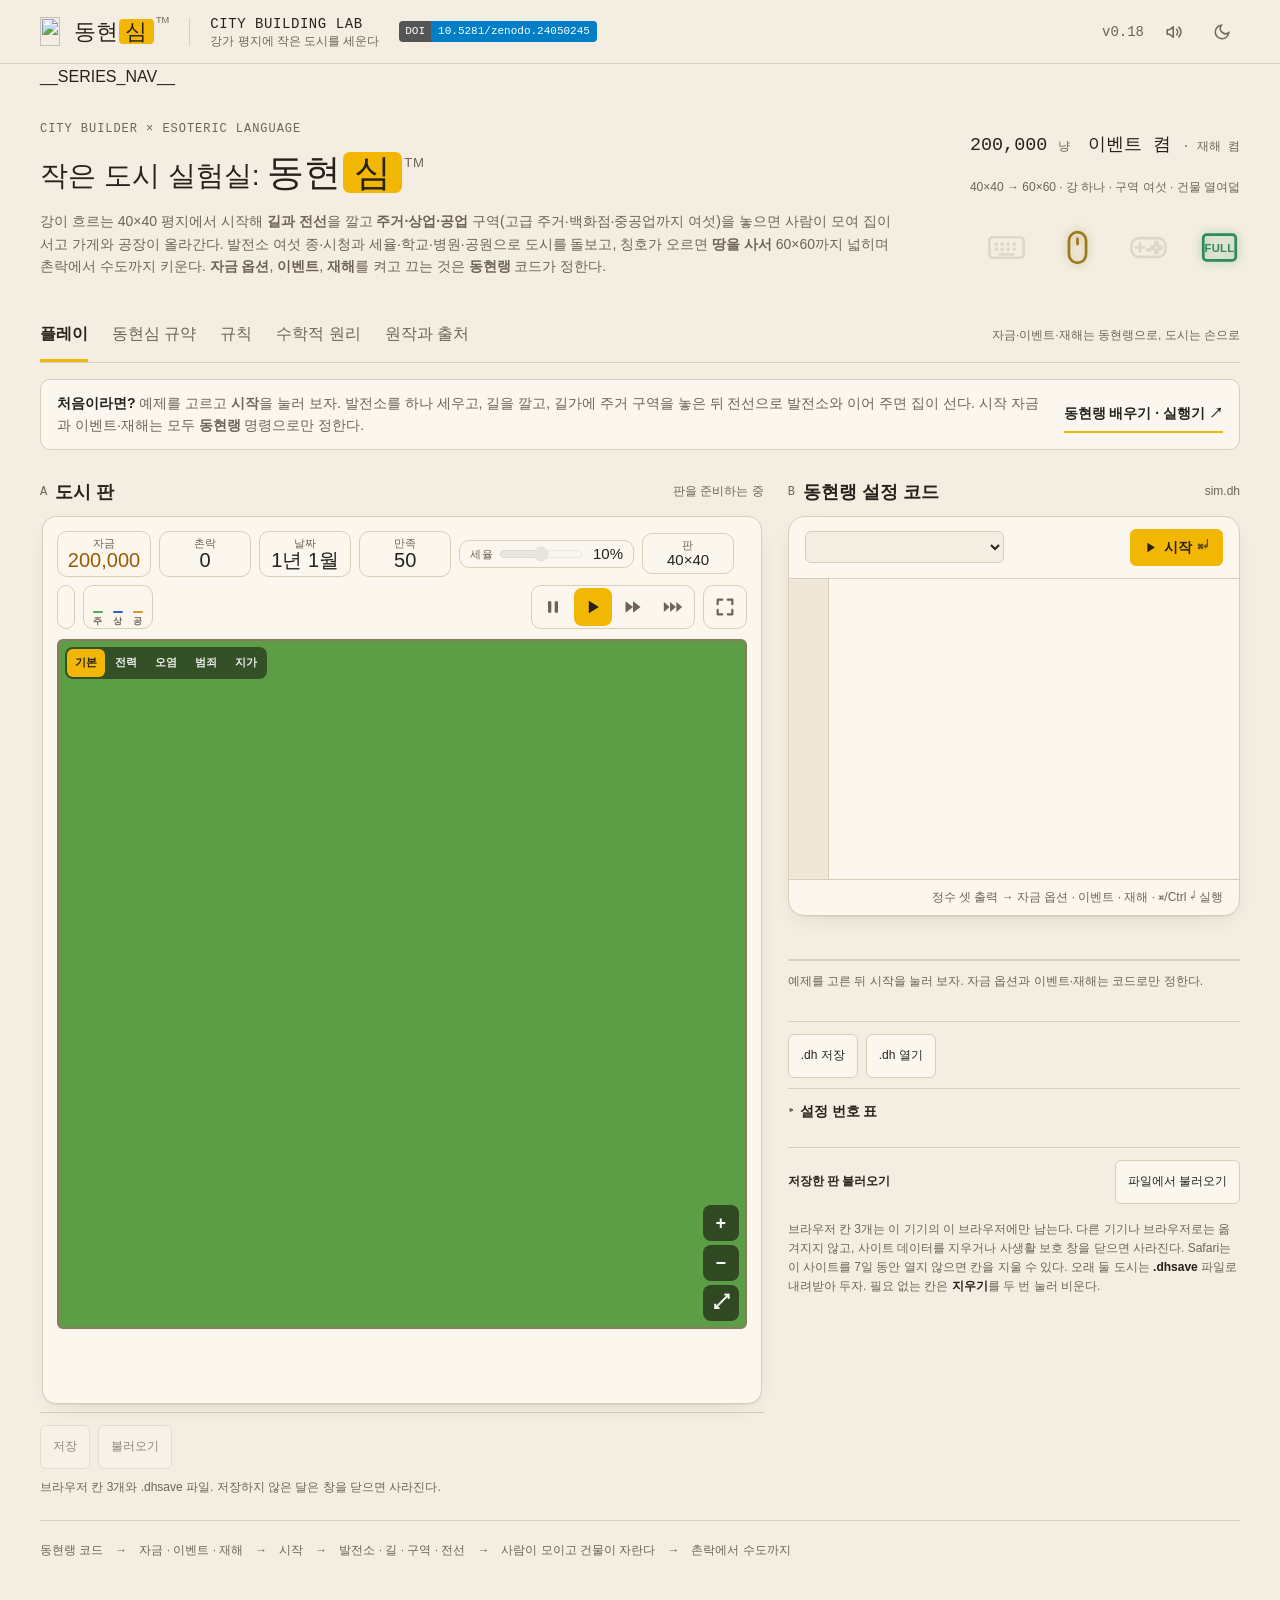
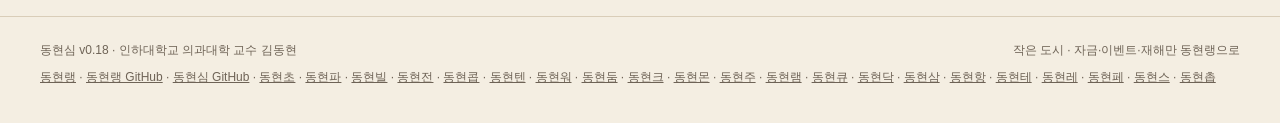
==== commit 04d27074: "시리즈 띠에 동현촙을 더함(스물세 사이트) 23칸은 홀수라 데스크톱은 동현랭이 두 줄 높이, 실험실은 11열×2줄. 휴대폰은 두 열이고 동현랭이 두 칸. 바닥글 링크 끝에 동현촙을" ====
--- a/src/index.html
+++ b/src/index.html
@@ -192,7 +192,7 @@
     <aside class="maker-note"><span class="eyebrow">만든 사람</span><a class="sponsor-btn" href="https://github.com/sponsors/Raspberry-Kim" target="_blank" rel="noopener" aria-label="GitHub Sponsors로 동현랭 후원하기" title="GitHub Sponsors로 후원하기"><svg width="13" height="13" viewBox="0 0 16 16" fill="currentColor" aria-hidden="true"><path d="M7.655 14.916v-.001h-.002l-.006-.003-.018-.01a22.066 22.066 0 0 1-3.744-2.584C2.045 10.731 0 8.35 0 5.5 0 2.836 2.086 1 4.25 1 5.797 1 7.153 1.802 8 3.02 8.847 1.802 10.203 1 11.75 1 13.914 1 16 2.836 16 5.5c0 2.85-2.044 5.231-3.886 6.818a22.094 22.094 0 0 1-3.433 2.414 7.152 7.152 0 0 1-.31.17l-.018.01-.008.004a.75.75 0 0 1-.69 0Z"></path></svg>후원</a><p>인하대학교 의과대학 김동현 교수는 백신학·감염학을 연구한다. 명랑하고 따뜻한 개발을 지향한다.</p></aside>
   </section>
 </main>
-<footer><span>동현심 v0.18 · 인하대학교 의과대학 교수 김동현</span><span>작은 도시 · 자금·이벤트·재해만 동현랭으로</span><span><a href="https://raspberry-kim.github.io/donghyun-lang/" target="_blank" rel="noopener">동현랭</a> · <a href="https://github.com/Raspberry-Kim/donghyun-lang" target="_blank" rel="noopener">동현랭 GitHub</a> · <a href="https://github.com/Raspberry-Kim/donghyun-lab12" target="_blank" rel="noopener">동현심 GitHub</a> · <a href="https://raspberry-kim.github.io/donghyun-lab1/" target="_blank" rel="noopener">동현초</a> · <a href="https://raspberry-kim.github.io/donghyun-lab2/" target="_blank" rel="noopener">동현파</a> · <a href="https://raspberry-kim.github.io/donghyun-lab3/" target="_blank" rel="noopener">동현빌</a> · <a href="https://raspberry-kim.github.io/donghyun-lab4/" target="_blank" rel="noopener">동현전</a> · <a href="https://raspberry-kim.github.io/donghyun-lab5/" target="_blank" rel="noopener">동현콥</a> · <a href="https://raspberry-kim.github.io/donghyun-lab6/" target="_blank" rel="noopener">동현텐</a> · <a href="https://raspberry-kim.github.io/donghyun-lab7/" target="_blank" rel="noopener">동현워</a> · <a href="https://raspberry-kim.github.io/donghyun-lab8/" target="_blank" rel="noopener">동현둠</a> · <a href="https://raspberry-kim.github.io/donghyun-lab9/" target="_blank" rel="noopener">동현크</a> · <a href="https://raspberry-kim.github.io/donghyun-lab10/" target="_blank" rel="noopener">동현몬</a> · <a href="https://raspberry-kim.github.io/donghyun-lab11/" target="_blank" rel="noopener">동현주</a> · <a href="https://raspberry-kim.github.io/donghyun-lab13/" target="_blank" rel="noopener">동현램</a> · <a href="https://raspberry-kim.github.io/donghyun-lab14/" target="_blank" rel="noopener">동현큐</a> · <a href="https://raspberry-kim.github.io/donghyun-lab15/" target="_blank" rel="noopener">동현닥</a> · <a href="https://raspberry-kim.github.io/donghyun-lab16/" target="_blank" rel="noopener">동현삼</a> · <a href="https://raspberry-kim.github.io/donghyun-lab17/" target="_blank" rel="noopener">동현항</a> · <a href="https://raspberry-kim.github.io/donghyun-lab18/" target="_blank" rel="noopener">동현테</a> · <a href="https://raspberry-kim.github.io/donghyun-lab19/" target="_blank" rel="noopener">동현레</a> · <a href="https://raspberry-kim.github.io/donghyun-lab20/" target="_blank" rel="noopener">동현페</a> · <a href="https://raspberry-kim.github.io/donghyun-lab21/" target="_blank" rel="noopener">동현스</a></span></footer>
+<footer><span>동현심 v0.18 · 인하대학교 의과대학 교수 김동현</span><span>작은 도시 · 자금·이벤트·재해만 동현랭으로</span><span><a href="https://raspberry-kim.github.io/donghyun-lang/" target="_blank" rel="noopener">동현랭</a> · <a href="https://github.com/Raspberry-Kim/donghyun-lang" target="_blank" rel="noopener">동현랭 GitHub</a> · <a href="https://github.com/Raspberry-Kim/donghyun-lab12" target="_blank" rel="noopener">동현심 GitHub</a> · <a href="https://raspberry-kim.github.io/donghyun-lab1/" target="_blank" rel="noopener">동현초</a> · <a href="https://raspberry-kim.github.io/donghyun-lab2/" target="_blank" rel="noopener">동현파</a> · <a href="https://raspberry-kim.github.io/donghyun-lab3/" target="_blank" rel="noopener">동현빌</a> · <a href="https://raspberry-kim.github.io/donghyun-lab4/" target="_blank" rel="noopener">동현전</a> · <a href="https://raspberry-kim.github.io/donghyun-lab5/" target="_blank" rel="noopener">동현콥</a> · <a href="https://raspberry-kim.github.io/donghyun-lab6/" target="_blank" rel="noopener">동현텐</a> · <a href="https://raspberry-kim.github.io/donghyun-lab7/" target="_blank" rel="noopener">동현워</a> · <a href="https://raspberry-kim.github.io/donghyun-lab8/" target="_blank" rel="noopener">동현둠</a> · <a href="https://raspberry-kim.github.io/donghyun-lab9/" target="_blank" rel="noopener">동현크</a> · <a href="https://raspberry-kim.github.io/donghyun-lab10/" target="_blank" rel="noopener">동현몬</a> · <a href="https://raspberry-kim.github.io/donghyun-lab11/" target="_blank" rel="noopener">동현주</a> · <a href="https://raspberry-kim.github.io/donghyun-lab13/" target="_blank" rel="noopener">동현램</a> · <a href="https://raspberry-kim.github.io/donghyun-lab14/" target="_blank" rel="noopener">동현큐</a> · <a href="https://raspberry-kim.github.io/donghyun-lab15/" target="_blank" rel="noopener">동현닥</a> · <a href="https://raspberry-kim.github.io/donghyun-lab16/" target="_blank" rel="noopener">동현삼</a> · <a href="https://raspberry-kim.github.io/donghyun-lab17/" target="_blank" rel="noopener">동현항</a> · <a href="https://raspberry-kim.github.io/donghyun-lab18/" target="_blank" rel="noopener">동현테</a> · <a href="https://raspberry-kim.github.io/donghyun-lab19/" target="_blank" rel="noopener">동현레</a> · <a href="https://raspberry-kim.github.io/donghyun-lab20/" target="_blank" rel="noopener">동현페</a> · <a href="https://raspberry-kim.github.io/donghyun-lab21/" target="_blank" rel="noopener">동현스</a> · <a href="https://raspberry-kim.github.io/donghyun-lab22/" target="_blank" rel="noopener">동현촙</a></span></footer>
 <script src="./engine.js"></script>
 <script src="./sfx.js"></script>
 <script src="./app.js"></script>
--- a/src/style.css
+++ b/src/style.css
@@ -385,6 +385,21 @@
  .series-strip .series-links:has(.series-item:nth-child(22):last-child){grid-template-columns:repeat(2,minmax(0,1fr));grid-template-rows:none}
 }
 
+/* SERIES-23: 데스크톱은 동현랭 두 줄 높이 + 22실험실 11열×2줄. 모바일은 기존 홀수 규칙. */
+@media(min-width:781px){
+ .series-strip .series-links:has(.series-item:nth-child(23):last-child){grid-template-columns:repeat(12,minmax(0,1fr));grid-template-rows:repeat(2,1fr);grid-auto-flow:row;min-width:0}
+ .series-strip .series-links:has(.series-item:nth-child(23):last-child) .series-item[data-series="lang"]{grid-column:auto;grid-row:span 2;align-items:center;text-align:center}
+ .series-strip .series-links:has(.series-item:nth-child(23):last-child) .series-item[data-series="lang"] .series-name{font-size:19px}
+ .series-strip .series-links:has(.series-item:nth-child(23):last-child) .series-note{white-space:normal}
+}
+@media(min-width:781px) and (max-width:980px){
+ .series-strip .series-links:has(.series-item:nth-child(23):last-child) .series-item[data-series="lang"] .series-name{font-size:16px}
+}
+@media(max-width:780px){
+ .series-strip .series-links:has(.series-item:nth-child(23):last-child){grid-template-columns:repeat(2,minmax(0,1fr));grid-template-rows:none}
+ .series-strip .series-links:has(.series-item:nth-child(23):last-child) .series-item[data-series="lang"]{grid-column:span 2;grid-row:auto}
+}
+
 /* 수학적 원리 */
 .math-grid{display:grid;grid-template-columns:repeat(2,minmax(0,1fr));gap:4px 40px;margin-top:8px}
 .math-grid article{min-width:0;border-top:1px solid var(--line);padding:2px 0 14px}
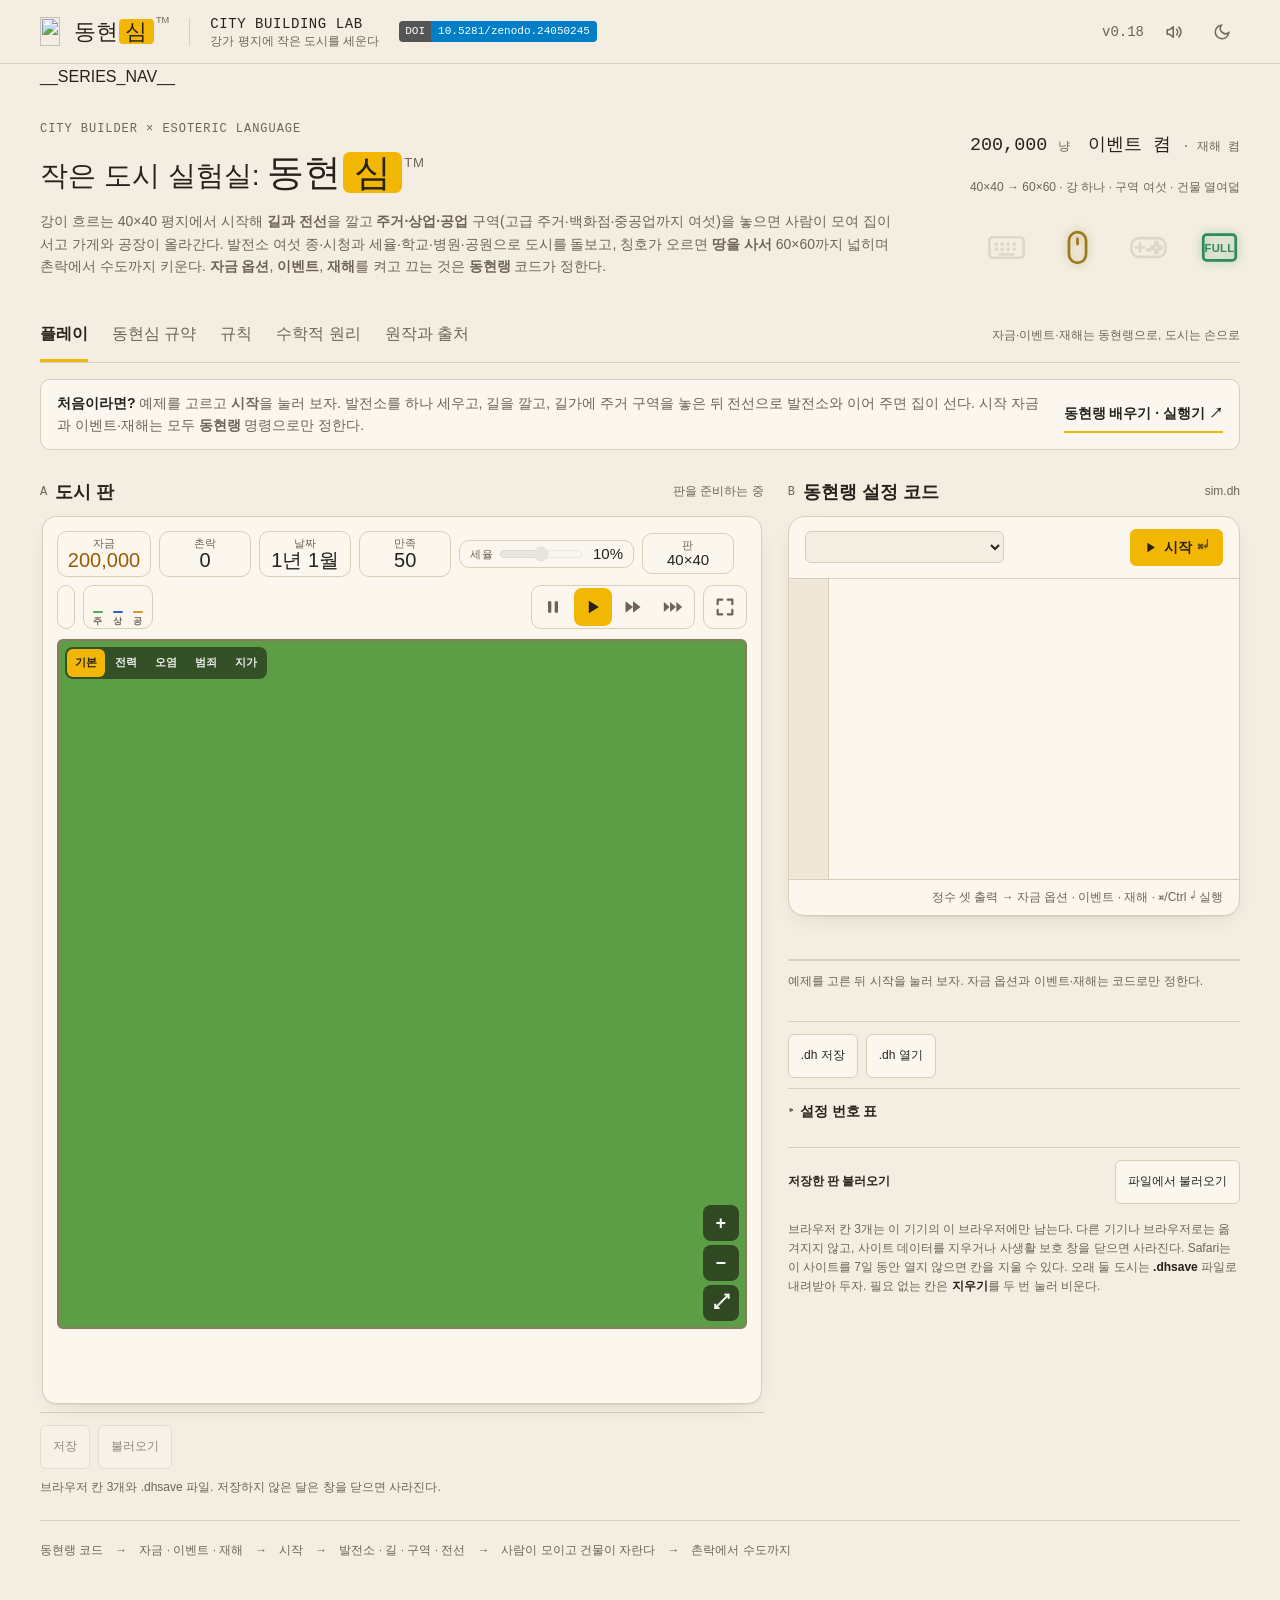
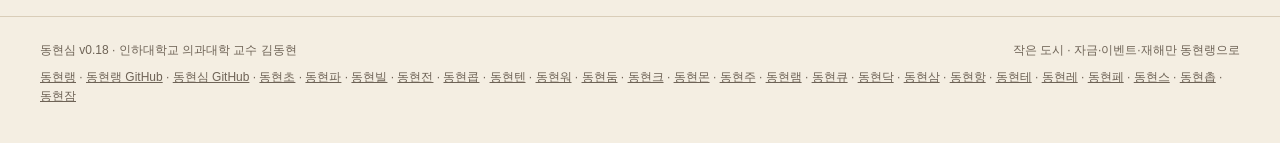
==== commit 6c1ba0fe: "시리즈 띠에 동현잠을 더함(스물네 사이트) 24칸은 짝수라 모두 같은 크기. 데스크톱 12열×2줄, 휴대폰 두 열. 바닥글 링크 끝에 동현잠을 더함. 판 번호·기존 태그·게임 규칙" ====
--- a/src/index.html
+++ b/src/index.html
@@ -192,7 +192,7 @@
     <aside class="maker-note"><span class="eyebrow">만든 사람</span><a class="sponsor-btn" href="https://github.com/sponsors/Raspberry-Kim" target="_blank" rel="noopener" aria-label="GitHub Sponsors로 동현랭 후원하기" title="GitHub Sponsors로 후원하기"><svg width="13" height="13" viewBox="0 0 16 16" fill="currentColor" aria-hidden="true"><path d="M7.655 14.916v-.001h-.002l-.006-.003-.018-.01a22.066 22.066 0 0 1-3.744-2.584C2.045 10.731 0 8.35 0 5.5 0 2.836 2.086 1 4.25 1 5.797 1 7.153 1.802 8 3.02 8.847 1.802 10.203 1 11.75 1 13.914 1 16 2.836 16 5.5c0 2.85-2.044 5.231-3.886 6.818a22.094 22.094 0 0 1-3.433 2.414 7.152 7.152 0 0 1-.31.17l-.018.01-.008.004a.75.75 0 0 1-.69 0Z"></path></svg>후원</a><p>인하대학교 의과대학 김동현 교수는 백신학·감염학을 연구한다. 명랑하고 따뜻한 개발을 지향한다.</p></aside>
   </section>
 </main>
-<footer><span>동현심 v0.18 · 인하대학교 의과대학 교수 김동현</span><span>작은 도시 · 자금·이벤트·재해만 동현랭으로</span><span><a href="https://raspberry-kim.github.io/donghyun-lang/" target="_blank" rel="noopener">동현랭</a> · <a href="https://github.com/Raspberry-Kim/donghyun-lang" target="_blank" rel="noopener">동현랭 GitHub</a> · <a href="https://github.com/Raspberry-Kim/donghyun-lab12" target="_blank" rel="noopener">동현심 GitHub</a> · <a href="https://raspberry-kim.github.io/donghyun-lab1/" target="_blank" rel="noopener">동현초</a> · <a href="https://raspberry-kim.github.io/donghyun-lab2/" target="_blank" rel="noopener">동현파</a> · <a href="https://raspberry-kim.github.io/donghyun-lab3/" target="_blank" rel="noopener">동현빌</a> · <a href="https://raspberry-kim.github.io/donghyun-lab4/" target="_blank" rel="noopener">동현전</a> · <a href="https://raspberry-kim.github.io/donghyun-lab5/" target="_blank" rel="noopener">동현콥</a> · <a href="https://raspberry-kim.github.io/donghyun-lab6/" target="_blank" rel="noopener">동현텐</a> · <a href="https://raspberry-kim.github.io/donghyun-lab7/" target="_blank" rel="noopener">동현워</a> · <a href="https://raspberry-kim.github.io/donghyun-lab8/" target="_blank" rel="noopener">동현둠</a> · <a href="https://raspberry-kim.github.io/donghyun-lab9/" target="_blank" rel="noopener">동현크</a> · <a href="https://raspberry-kim.github.io/donghyun-lab10/" target="_blank" rel="noopener">동현몬</a> · <a href="https://raspberry-kim.github.io/donghyun-lab11/" target="_blank" rel="noopener">동현주</a> · <a href="https://raspberry-kim.github.io/donghyun-lab13/" target="_blank" rel="noopener">동현램</a> · <a href="https://raspberry-kim.github.io/donghyun-lab14/" target="_blank" rel="noopener">동현큐</a> · <a href="https://raspberry-kim.github.io/donghyun-lab15/" target="_blank" rel="noopener">동현닥</a> · <a href="https://raspberry-kim.github.io/donghyun-lab16/" target="_blank" rel="noopener">동현삼</a> · <a href="https://raspberry-kim.github.io/donghyun-lab17/" target="_blank" rel="noopener">동현항</a> · <a href="https://raspberry-kim.github.io/donghyun-lab18/" target="_blank" rel="noopener">동현테</a> · <a href="https://raspberry-kim.github.io/donghyun-lab19/" target="_blank" rel="noopener">동현레</a> · <a href="https://raspberry-kim.github.io/donghyun-lab20/" target="_blank" rel="noopener">동현페</a> · <a href="https://raspberry-kim.github.io/donghyun-lab21/" target="_blank" rel="noopener">동현스</a> · <a href="https://raspberry-kim.github.io/donghyun-lab22/" target="_blank" rel="noopener">동현촙</a></span></footer>
+<footer><span>동현심 v0.18 · 인하대학교 의과대학 교수 김동현</span><span>작은 도시 · 자금·이벤트·재해만 동현랭으로</span><span><a href="https://raspberry-kim.github.io/donghyun-lang/" target="_blank" rel="noopener">동현랭</a> · <a href="https://github.com/Raspberry-Kim/donghyun-lang" target="_blank" rel="noopener">동현랭 GitHub</a> · <a href="https://github.com/Raspberry-Kim/donghyun-lab12" target="_blank" rel="noopener">동현심 GitHub</a> · <a href="https://raspberry-kim.github.io/donghyun-lab1/" target="_blank" rel="noopener">동현초</a> · <a href="https://raspberry-kim.github.io/donghyun-lab2/" target="_blank" rel="noopener">동현파</a> · <a href="https://raspberry-kim.github.io/donghyun-lab3/" target="_blank" rel="noopener">동현빌</a> · <a href="https://raspberry-kim.github.io/donghyun-lab4/" target="_blank" rel="noopener">동현전</a> · <a href="https://raspberry-kim.github.io/donghyun-lab5/" target="_blank" rel="noopener">동현콥</a> · <a href="https://raspberry-kim.github.io/donghyun-lab6/" target="_blank" rel="noopener">동현텐</a> · <a href="https://raspberry-kim.github.io/donghyun-lab7/" target="_blank" rel="noopener">동현워</a> · <a href="https://raspberry-kim.github.io/donghyun-lab8/" target="_blank" rel="noopener">동현둠</a> · <a href="https://raspberry-kim.github.io/donghyun-lab9/" target="_blank" rel="noopener">동현크</a> · <a href="https://raspberry-kim.github.io/donghyun-lab10/" target="_blank" rel="noopener">동현몬</a> · <a href="https://raspberry-kim.github.io/donghyun-lab11/" target="_blank" rel="noopener">동현주</a> · <a href="https://raspberry-kim.github.io/donghyun-lab13/" target="_blank" rel="noopener">동현램</a> · <a href="https://raspberry-kim.github.io/donghyun-lab14/" target="_blank" rel="noopener">동현큐</a> · <a href="https://raspberry-kim.github.io/donghyun-lab15/" target="_blank" rel="noopener">동현닥</a> · <a href="https://raspberry-kim.github.io/donghyun-lab16/" target="_blank" rel="noopener">동현삼</a> · <a href="https://raspberry-kim.github.io/donghyun-lab17/" target="_blank" rel="noopener">동현항</a> · <a href="https://raspberry-kim.github.io/donghyun-lab18/" target="_blank" rel="noopener">동현테</a> · <a href="https://raspberry-kim.github.io/donghyun-lab19/" target="_blank" rel="noopener">동현레</a> · <a href="https://raspberry-kim.github.io/donghyun-lab20/" target="_blank" rel="noopener">동현페</a> · <a href="https://raspberry-kim.github.io/donghyun-lab21/" target="_blank" rel="noopener">동현스</a> · <a href="https://raspberry-kim.github.io/donghyun-lab22/" target="_blank" rel="noopener">동현촙</a> · <a href="https://raspberry-kim.github.io/donghyun-lab23/" target="_blank" rel="noopener">동현잠</a></span></footer>
 <script src="./engine.js"></script>
 <script src="./sfx.js"></script>
 <script src="./app.js"></script>
--- a/src/style.css
+++ b/src/style.css
@@ -400,6 +400,15 @@
  .series-strip .series-links:has(.series-item:nth-child(23):last-child) .series-item[data-series="lang"]{grid-column:span 2;grid-row:auto}
 }
 
+/* SERIES-24: 24칸(동현랭 + 23실험실)은 짝수라 모두 같은 크기. 데스크톱 12열×2줄, 휴대폰 두 열. */
+@media(min-width:781px){
+ .series-strip .series-links:has(.series-item:nth-child(24):last-child){grid-template-columns:repeat(12,minmax(0,1fr));grid-template-rows:repeat(2,1fr);grid-auto-flow:row;min-width:0}
+ .series-strip .series-links:has(.series-item:nth-child(24):last-child) .series-note{white-space:normal}
+}
+@media(max-width:780px){
+ .series-strip .series-links:has(.series-item:nth-child(24):last-child){grid-template-columns:repeat(2,minmax(0,1fr));grid-template-rows:none}
+}
+
 /* 수학적 원리 */
 .math-grid{display:grid;grid-template-columns:repeat(2,minmax(0,1fr));gap:4px 40px;margin-top:8px}
 .math-grid article{min-width:0;border-top:1px solid var(--line);padding:2px 0 14px}
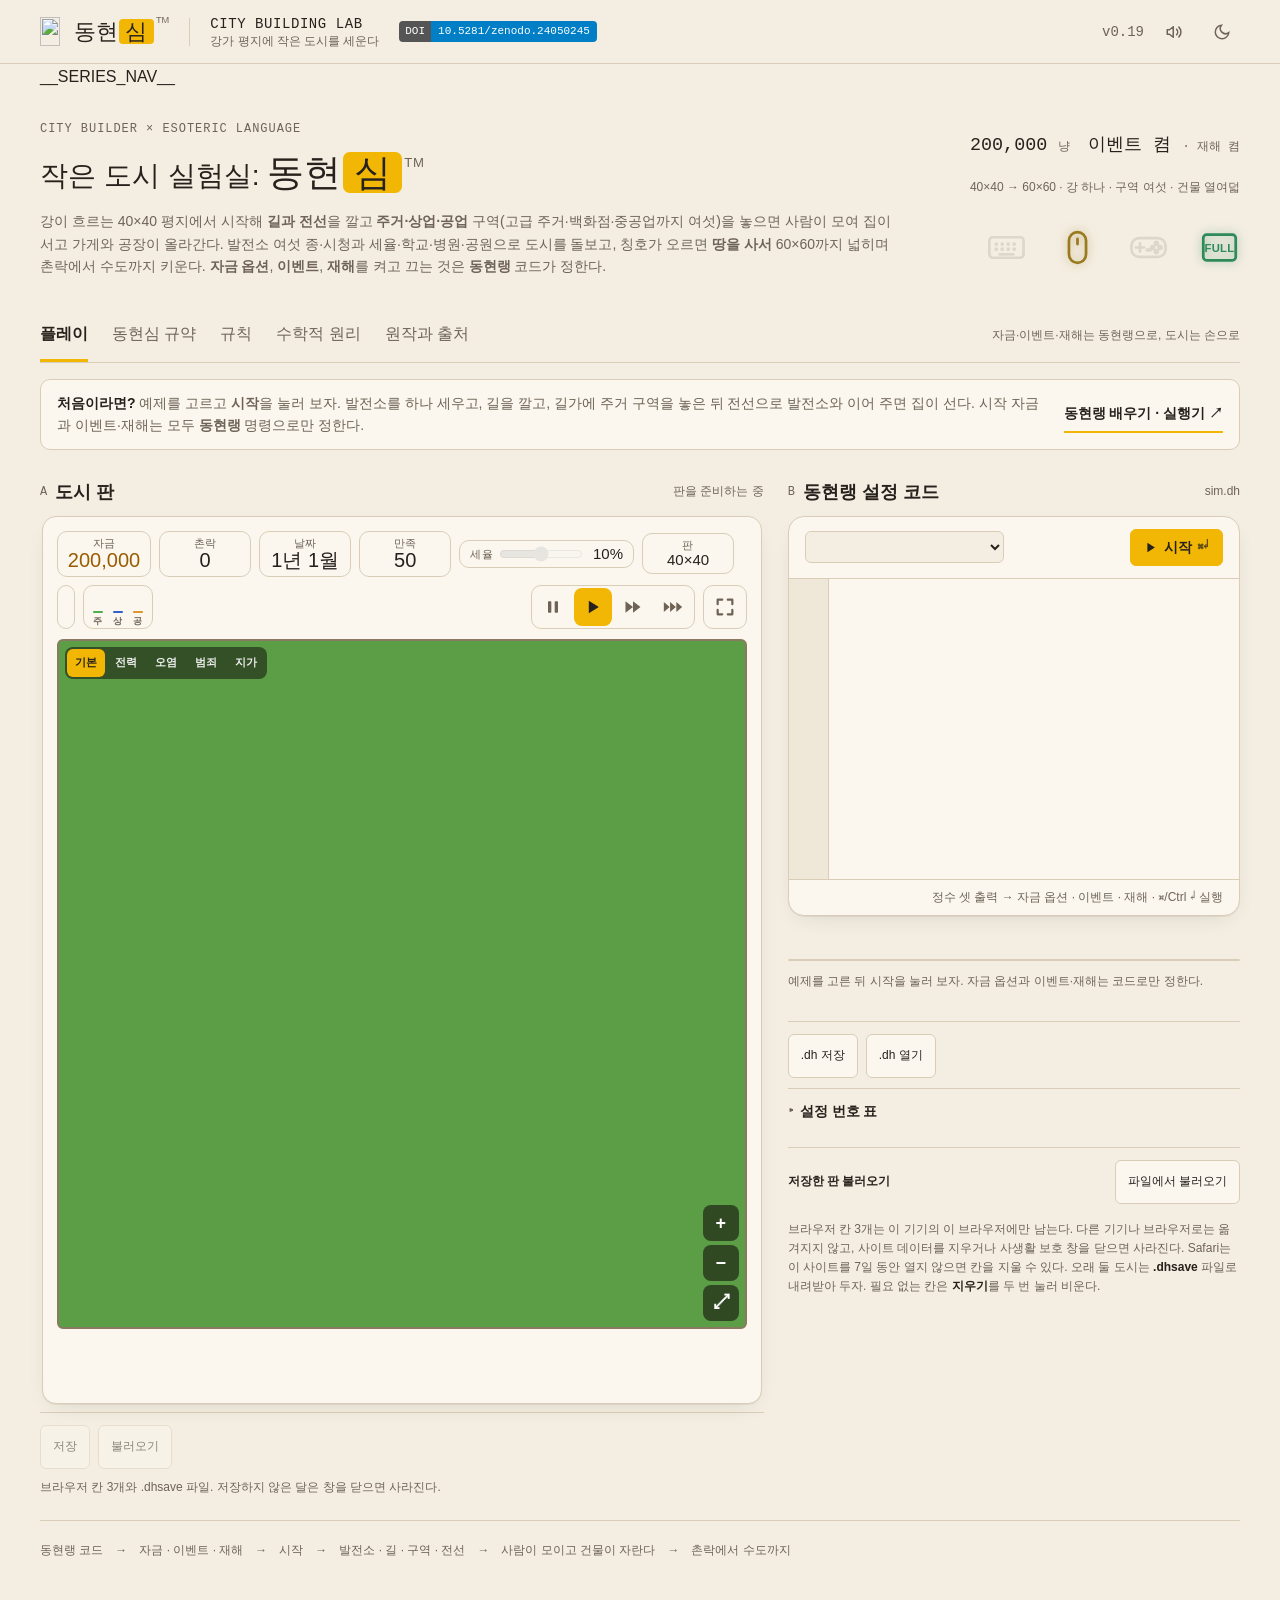
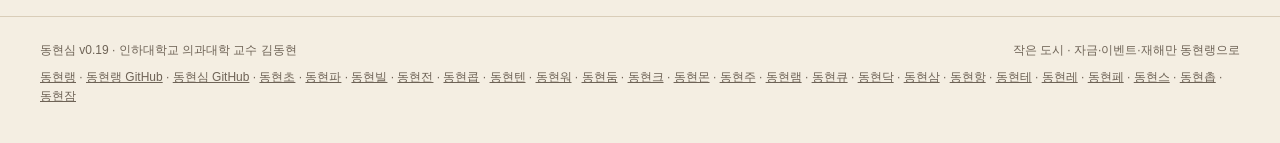
==== commit 0e5dc4f8: "v0.19: 휴대폰 Safari·Firefox의 글 넘침 고침, 글 손질 Co-authored-by: Perplexity <noreply@perplexity.ai>" ====
--- a/src/index.html
+++ b/src/index.html
@@ -12,7 +12,7 @@
 <body>
 <header class="header">
   <a class="brand" href="#" aria-label="동현심 첫 화면으로"><span class="brand-main"><img class="brand-icon" src="__BRAND_ICON__" alt="" width="96" height="96">동현<span>심</span><sup>TM</sup></span><i class="brand-divider"></i><span class="brand-sub">CITY BUILDING LAB<small>강가 평지에 작은 도시를 세운다</small></span></a><a class="doi-badge" href="https://doi.org/10.5281/zenodo.24050245" target="_blank" rel="noopener" aria-label="동현심 Zenodo DOI 10.5281/zenodo.24050245" title="Zenodo DOI (모든 버전)"><b>DOI</b><span>10.5281/zenodo.24050245</span></a>
-  <div class="edition">v0.18<button id="sound" class="icon-btn" aria-label="효과음 켜기·끄기" title="효과음" aria-pressed="true"><svg width="18" height="18" viewBox="0 0 24 24" fill="none" stroke="currentColor" stroke-width="2" stroke-linecap="round" stroke-linejoin="round" aria-hidden="true" focusable="false"><path d="M11 5 6 9H3v6h3l5 4z"/><path class="snd-on" d="M15.5 8.5a5 5 0 0 1 0 7M18.5 5.5a9 9 0 0 1 0 13"/><path class="snd-off" d="m16 9 6 6m0-6-6 6"/></svg></button><button id="theme" class="icon-btn" aria-label="밝은 화면과 어두운 화면 전환" title="화면 전환" aria-pressed="false"><svg width="18" height="18" viewBox="0 0 24 24" fill="none" stroke="currentColor" stroke-width="2" stroke-linecap="round" aria-hidden="true" focusable="false"><path d="M21 12.8A9 9 0 1 1 11.2 3a7 7 0 0 0 9.8 9.8z"/></svg></button></div>
+  <div class="edition">v0.19<button id="sound" class="icon-btn" aria-label="효과음 켜기·끄기" title="효과음" aria-pressed="true"><svg width="18" height="18" viewBox="0 0 24 24" fill="none" stroke="currentColor" stroke-width="2" stroke-linecap="round" stroke-linejoin="round" aria-hidden="true" focusable="false"><path d="M11 5 6 9H3v6h3l5 4z"/><path class="snd-on" d="M15.5 8.5a5 5 0 0 1 0 7M18.5 5.5a9 9 0 0 1 0 13"/><path class="snd-off" d="m16 9 6 6m0-6-6 6"/></svg></button><button id="theme" class="icon-btn" aria-label="밝은 화면과 어두운 화면 전환" title="화면 전환" aria-pressed="false"><svg width="18" height="18" viewBox="0 0 24 24" fill="none" stroke="currentColor" stroke-width="2" stroke-linecap="round" aria-hidden="true" focusable="false"><path d="M21 12.8A9 9 0 1 1 11.2 3a7 7 0 0 0 9.8 9.8z"/></svg></button></div>
 </header>
 <main>
 __SERIES_NAV__
@@ -102,7 +102,7 @@
       </div>
       <div>
         <h3>코드가 하지 않는 것</h3>
-        <p>동현랭 코드는 길을 깔거나 구역을 놓지 않는다. 지도는 하나로 정해져 있고(강이 흐르는 평지), 어디에 무엇을 놓을지는 사람이 손으로 한다.</p>
+        <p>동현랭 코드는 길을 깔거나 구역을 놓지 않는다. 지도는 하나로 정해져 있고(강이 흐르는 평지), 어디에 무엇을 놓을지는 플레이하면서 직접 정한다.</p>
         <h3>값</h3>
         <ul>
           <li>길 한 칸 10냥(강 위 다리 50냥), 전선 한 칸 5냥(강 위 25냥), 공원 한 칸 30냥, 철거 한 칸 1냥(구역·건물은 9냥). 구역 3×3은 주거·시장·경공업 100냥, 중공업 200냥, 고급 주거 300냥, 백화점 400냥.</li>
@@ -167,7 +167,7 @@
     </div>
   </section>
 
-  <!-- 수학적 원리 --><section id="tab-math" class="tab-panel document" hidden><div class="doc-heading"><div class="eyebrow">MATHEMATICAL PRINCIPLES · v0.18</div><h2>수학적 원리.<br>숫자로 읽는 작은 도시.</h2><p>동현심의 도시는 한 달에 한 번 지도 전체를 다시 계산한다. 시설의 영향은 거리에 따라 줄어드는 커널로 퍼지고, 구역은 수요에 비례하는 확률로 자라거나 쇠퇴한다. 아래 식은 지금 엔진 코드(<code>src/engine.js</code>)에 들어 있는 그대로다.</p></div><div class="math-grid"><article><h3><span class="math-num">1</span>체비쇼프 거리로 퍼지는 영향</h3><p>경찰서·학교·공원·오염 같은 영향은 중심에서 정사각형으로 퍼진다. 거리는 가로·세로 차이 중 큰 쪽(체비쇼프 거리)으로 재고, 반경 <math><mi>r</mi></math> 밖에서는 0이 된다.</p><div class="eq big"><span class="eq-run"><math display="block"><mi>d</mi></math><math display="block"><mrow><mo form="infix">=</mo><mrow><mi>max</mi><mo>⁡</mo></mrow><mo form="prefix" stretchy="false">(</mo><mi>|</mi><mi>x</mi><mo>−</mo><msub><mi>x</mi><mn>0</mn></msub><mi>|</mi><mo separator="true">,</mo><mtext> </mtext><mi>|</mi><mi>y</mi><mo>−</mo><msub><mi>y</mi><mn>0</mn></msub><mi>|</mi><mo form="postfix" stretchy="false">)</mo><mo separator="true">,</mo></mrow></math></span><span class="eq-run"><math display="block"><mpadded lspace="0"><mi mathvariant="normal">Δ</mi></mpadded></math><math display="block"><mrow><mo form="infix">=</mo><mi>A</mi><mrow><mo fence="true" form="prefix">(</mo><mn>1</mn><mo>−</mo><mfrac><mi>d</mi><mrow><mi>r</mi><mo>+</mo><mn>1</mn></mrow></mfrac><mo fence="true" form="postfix">)</mo></mrow><mo separator="true">,</mo><mtext> </mtext><mtext> </mtext><mi>d</mi></mrow></math><math display="block"><mrow><mo form="infix">≤</mo><mi>r</mi></mrow></math></span></div><p>경찰서는 <math><mrow><mi>A</mi><mo>=</mo></mrow><mrow><mn>1</mn><mo separator="true">,</mo></mrow><mrow><mtext> </mtext><mi>r</mi><mo>=</mo></mrow><mrow><mn>10</mn></mrow></math>이라 바로 옆 칸은 약 0.91, 10칸 떨어진 칸은 약 0.09를 받는다. 칸마다 받은 양은 모두 더한다.</p></article><article><h3><span class="math-num">2</span>땅값</h3><p>땅값은 기본 14에 물·숲·공원·전망탑 같은 좋은 영향 <math><mpadded lspace="0"><mi mathvariant="normal">Σ</mi></mpadded></math>를 더하고, 오염 <math><mi>P</mi></math>의 1.4배를 뺀다. 0과 40 사이로 자른다.</p><div class="eq"><span class="eq-run"><math display="block"><mi>V</mi></math><math display="block"><mrow><mo form="infix">=</mo><mi>clamp</mi><mo>⁡</mo><mo fence="false" symmetric="true" minsize="1.2em" maxsize="1.2em">(</mo><mn>14</mn><mo>+</mo><mpadded lspace="0"><mi mathvariant="normal">Σ</mi></mpadded><mo>−</mo><mn>1.4</mn><mspace width="0.1667em"></mspace><mi>P</mi><mo separator="true">,</mo><mtext> </mtext><mn>0</mn><mo separator="true">,</mo><mtext> </mtext><mn>40</mn><mo fence="false" symmetric="true" minsize="1.2em" maxsize="1.2em">)</mo></mrow></math></span></div><p>공장 하나가 뿜는 오염은 반경 4–5칸에 퍼지므로, 공장 옆 주거 지역은 땅값이 크게 내려간다. 땅값이 12보다 낮으면 범죄가 1.4배가 된다.</p></article><article><h3><span class="math-num">3</span>수요: 부족분을 규모로 나눈 비율</h3><p>인구 <math><mi>N</mi></math>, 상업 일자리 <math><msub><mi>J</mi><mi>C</mi></msub></math>, 공업 일자리 <math><msub><mi>J</mi><mi>I</mi></msub></math>, 전체 일자리 <math><mi>J</mi></math>로 세 수요를 만든다. 분자는 ‘필요한 양 − 있는 양’, 분모는 지금 규모라서 작은 도시일수록 수요가 크게 출렁인다.</p><div class="eq"><span class="eq-run"><math display="block"><msub><mi>D</mi><mi>R</mi></msub></math><math display="block"><mrow><mo form="infix">=</mo><mi>clamp</mi><mo>⁡</mo><mspace width="0.1667em"></mspace><mrow style="margin-left:-0.1667em;"></mrow><mrow><mo fence="true" form="prefix">(</mo><mfrac><mrow><mn>1.2</mn><mi>J</mi><mo>+</mo><mn>1200</mn><mo>−</mo><mi>N</mi></mrow><mrow><mi>N</mi><mo>+</mo><mn>800</mn></mrow></mfrac><mo separator="true">,</mo><mo form="prefix" stretchy="false">±</mo><mn>1</mn><mo fence="true" form="postfix">)</mo></mrow></mrow></math><math display="block"><mrow><mo form="infix">−</mo><mi>π</mi></mrow></math></span><span class="eq-run"><math display="block"><msub><mi>D</mi><mi>C</mi></msub></math><math display="block"><mrow><mo form="infix">=</mo><mi>clamp</mi><mo>⁡</mo><mspace width="0.1667em"></mspace><mrow style="margin-left:-0.1667em;"></mrow><mrow><mo fence="true" form="prefix">(</mo><mfrac><mrow><mn>0.35</mn><mi>N</mi><mo>+</mo><mn>100</mn><mo>−</mo><msub><mi>J</mi><mi>C</mi></msub></mrow><mrow><msub><mi>J</mi><mi>C</mi></msub><mo>+</mo><mn>300</mn></mrow></mfrac><mo separator="true">,</mo><mo form="prefix" stretchy="false">±</mo><mn>1</mn><mo fence="true" form="postfix">)</mo></mrow></mrow></math><math display="block"><mrow><mo form="infix">−</mo><mi>π</mi><mo separator="true">,</mo></mrow></math></span><span class="eq-run"><math display="block"><msub><mi>D</mi><mi>I</mi></msub></math><math display="block"><mrow><mo form="infix">=</mo><mi>clamp</mi><mo>⁡</mo><mspace width="0.1667em"></mspace><mrow style="margin-left:-0.1667em;"></mrow><mrow><mo fence="true" form="prefix">(</mo><mfrac><mrow><mn>0.5</mn><mi>N</mi><mo>+</mo><mn>200</mn><mo>−</mo><msub><mi>J</mi><mi>I</mi></msub></mrow><mrow><msub><mi>J</mi><mi>I</mi></msub><mo>+</mo><mn>300</mn></mrow></mfrac><mo separator="true">,</mo><mo form="prefix" stretchy="false">±</mo><mn>1</mn><mo fence="true" form="postfix">)</mo></mrow></mrow></math><math display="block"><mrow><mo form="infix">−</mo><mi>π</mi></mrow></math></span></div><p><math><mrow><mi>π</mi><mo>=</mo></mrow><mrow><mo form="prefix" stretchy="false">(</mo><mi>t</mi><mo>−</mo><mn>10</mn><mo form="postfix" stretchy="false">)</mo><mi>/</mi><mn>50</mn></mrow></math>은 세율 <math><mi>t</mi></math>(%)의 벌점이다. 세율 10%면 0이고, 20%면 모든 수요가 0.2씩 줄어든다. 공항·항구 같은 시설은 상업·공업 수요에 보너스를 더한다.</p></article><article><h3><span class="math-num">4</span>자라고 쇠퇴하는 확률</h3><p>전력과 도로가 닿은 구역은 수요 <math><mrow><mi>d</mi><mo>&gt;</mo></mrow><mrow><mn>0</mn></mrow></math>일 때 확률 <math><mrow><mn>0.35</mn><mspace width="0.1667em"></mspace><mi>d</mi><mspace width="0.1667em"></mspace><mi>m</mi></mrow></math>으로 한 단계 자란다. 만족도가 70 이상이면 <math><mrow><mi>m</mi><mo>=</mo></mrow><mrow><mn>1.2</mn></mrow></math>, 40 미만이면 0.6, 그 사이면 1이다.</p><div class="eq"><span class="eq-run"><math display="block"><mrow><mi>P</mi><mo form="prefix" stretchy="false">(</mo><mtext>성장</mtext><mo form="postfix" stretchy="false">)</mo></mrow></math><math display="block"><mrow><mo form="infix">=</mo><mn>0.35</mn><mspace width="0.1667em"></mspace><mi>d</mi><mspace width="0.1667em"></mspace><mi>m</mi><mo separator="true">,</mo></mrow></math></span><span class="eq-run"><math display="block"><mrow><mi>P</mi><mo form="prefix" stretchy="false">(</mo><mtext>쇠퇴</mtext><mo form="postfix" stretchy="false">)</mo></mrow></math><math display="block"><mrow><mo form="infix">=</mo><mrow><mo fence="true" form="prefix">{</mo><mtable><mtr><mtd class="tml-left" style="padding-left:0em;padding-right:0em;"><mrow><mn>0.25</mn><mspace width="0.1667em"></mspace><mi>|</mi><mi>d</mi><mi>|</mi></mrow></mtd><mtd class="tml-left" style="padding-left:1em;padding-right:0em;"><mrow><mi>d</mi><mo>&lt;</mo><mo form="prefix" stretchy="false">−</mo><mn>0.15</mn></mrow></mtd></mtr><mtr><mtd class="tml-left" style="padding-left:0em;padding-right:0em;"><mn>0</mn></mtd><mtd class="tml-left" style="padding-left:1em;padding-right:0em;"><mtext>그 밖</mtext></mtd></mtr></mtable><mo fence="true" form="postfix"></mo></mrow></mrow></math></span></div><p>전력이나 도로가 없으면 달마다 30% 확률로 한 단계 내려간다. 주거 한 단계는 160명이고, 근처에 병원이 있으면 1.1배다.</p></article><article><h3><span class="math-num">5</span>만족도와 범죄</h3><p>구역마다 기본 55점에 시설 덮임 <math><mi>G</mi></math>(각 <math><mi>c</mi></math>는 최대 1)를 더하고 오염·범죄·세금·전력·도로 벌점 <math><mi>B</mi></math>를 뺀 뒤 0–100으로 자른다. 도시 만족도는 그 평균이다.</p><div class="eq"><span class="eq-run"><math display="block"><mi>s</mi></math><math display="block"><mrow><mo form="infix">=</mo><mn>55</mn></mrow></math><math display="block"><mrow><mo form="infix">+</mo><mi>G</mi></mrow></math><math display="block"><mrow><mo form="infix">−</mo><mi>B</mi></mrow></math></span><span class="eq-run"><math display="block"><mi>G</mi></math><math display="block"><mrow><mo form="infix">=</mo><mn>12</mn><msub><mi>c</mi><mtext>경</mtext></msub></mrow></math><math display="block"><mrow><mo form="infix">+</mo><mn>10</mn><msub><mi>c</mi><mtext>소</mtext></msub></mrow></math><math display="block"><mrow><mo form="infix">+</mo><mn>8</mn><msub><mi>c</mi><mtext>학</mtext></msub></mrow></math><math display="block"><mrow><mo form="infix">+</mo><mn>8</mn><msub><mi>c</mi><mtext>병</mtext></msub></mrow></math><math display="block"><mrow><mo form="infix">+</mo><mn>7</mn><msub><mi>c</mi><mtext>문</mtext></msub></mrow></math></span><span class="eq-run"><math display="block"><mi>B</mi></math><math display="block"><mrow><mo form="infix">=</mo><mn>0.6</mn><mi>P</mi></mrow></math><math display="block"><mrow><mo form="infix">+</mo><mn>0.5</mn><mi>K</mi></mrow></math><math display="block"><mrow><mo form="infix">+</mo><mn>2</mn><mo form="prefix" stretchy="false">(</mo><mi>t</mi><mo>−</mo><mn>10</mn><mo form="postfix" stretchy="false">)</mo></mrow></math><math display="block"><mrow><mo form="infix">+</mo><mn>10</mn><mo form="prefix" stretchy="false">[</mo><mtext>정전</mtext><mo form="postfix" stretchy="false">]</mo></mrow></math><math display="block"><mrow><mo form="infix">+</mo><mn>5</mn><mo form="prefix" stretchy="false">[</mo><mtext>도로 없음</mtext><mo form="postfix" stretchy="false">]</mo></mrow></math></span></div><p>범죄 <math><mi>K</mi></math>는 밀도에 비례하고 치안 덮임 <math><msub><mi>c</mi><mtext>경</mtext></msub></math>만큼 줄어든다.</p><div class="eq"><span class="eq-run"><math display="block"><mi>κ</mi></math><math display="block"><mrow><mo form="infix">=</mo><mn>6</mn><mi>ρ</mi><mspace width="0.1667em"></mspace><mo form="prefix" stretchy="false">(</mo><mn>1</mn><mo>−</mo><msub><mi>c</mi><mtext>경</mtext></msub><mo form="postfix" stretchy="false">)</mo><mo>⋅</mo><msup><mn>1.4</mn><mrow><mo form="prefix" stretchy="false" lspace="0em" rspace="0em">[</mo><mi>V</mi><mo>&lt;</mo><mn>12</mn><mo form="postfix" stretchy="false" lspace="0em" rspace="0em">]</mo></mrow></msup><mo>⋅</mo><msup><mn>0.7</mn><mrow><mo form="prefix" stretchy="false" lspace="0em" rspace="0em">[</mo><mtext>순찰</mtext><mo form="postfix" stretchy="false" lspace="0em" rspace="0em">]</mo></mrow></msup><mo separator="true">,</mo></mrow></math></span><span class="eq-run"><math display="block"><mi>K</mi></math><math display="block"><mrow><mo form="infix">=</mo><mi>clamp</mi><mo>⁡</mo><mo form="prefix" stretchy="false">(</mo><mi>κ</mi><mo separator="true">,</mo><mtext> </mtext><mn>0</mn><mo separator="true">,</mo><mtext> </mtext><mn>40</mn><mo form="postfix" stretchy="false">)</mo></mrow></math></span></div></article><article><h3><span class="math-num">6</span>전력망은 연결 성분</h3><p>발전소에서 전선·구역·건물을 따라 너비 우선 탐색(BFS)으로 퍼져 연결 성분을 찾는다. 한 성분의 용량은 그 안 발전소 용량의 합이다(낡으면 절반). 화력 발전소 하나가 40구역을 먹인다.</p><div class="eq"><span class="eq-run"><math display="block"><mrow><mtext>용량</mtext><mo form="prefix" stretchy="false">(</mo><mi>G</mi><mo form="postfix" stretchy="false">)</mo></mrow></math><math display="block"><mrow><mo form="infix">=</mo><mrow><munder><mo movablelimits="false">∑</mo><mrow><mi>p</mi><mo>∈</mo><mi>G</mi></mrow></munder></mrow><msub><mi>c</mi><mi>p</mi></msub><mo separator="true">,</mo></mrow></math></span><span class="eq-run"><math display="block"><mtext>정전 구역 수</mtext></math><math display="block"><mrow><mo form="infix">=</mo><mrow><mi>max</mi><mo>⁡</mo></mrow><mo fence="false" symmetric="true" minsize="1.2em" maxsize="1.2em">(</mo><mn>0</mn><mo separator="true">,</mo><mtext> </mtext><mi>|</mi><msub><mi>Z</mi><mi>G</mi></msub><mi>|</mi><mo>−</mo><mo form="prefix" stretchy="false">⌊</mo><mtext>용량</mtext><mo form="prefix" stretchy="false">(</mo><mi>G</mi><mo form="postfix" stretchy="false">)</mo><mo form="postfix" stretchy="false">⌋</mo><mo fence="false" symmetric="true" minsize="1.2em" maxsize="1.2em">)</mo></mrow></math></span></div><p>재해는 처음 24개월이 지난 뒤 달마다 1/60 확률이다. 1년 동안 한 번도 없을 확률은 <math><mrow><mo form="prefix" stretchy="false">(</mo><mn>59</mn><mi>/</mi><mn>60</mn><msup><mo form="postfix" stretchy="false">)</mo><mn>12</mn></msup><mo>≈</mo><mn>82</mn><mi>%</mi></mrow></math>이고, 평균 60개월에 한 번 온다. 땅은 <math><mi>n</mi></math>번째(0부터)를 살 때 <math><mrow><mn>20000</mn><mo form="prefix" stretchy="false">(</mo><mi>n</mi><mo>+</mo><mn>1</mn><mo form="postfix" stretchy="false">)</mo></mrow></math>이 든다.</p></article></div><p class="math-foot">세입은 <math><mrow><mo movablelimits="false">∑</mo><mtext>단계</mtext><mrow><mspace width="0.222em"></mspace><mo>×</mo><mspace width="0.222em"></mspace></mrow><mtext>구역별 세액</mtext><mo>×</mo></mrow><mrow><mi>t</mi><mi>/</mi><mn>10</mn></mrow></math>이다. 모든 계수는 동현심에서 정한 게임용 값이며, 실제 도시 경제 모형이 아니다.</p></section><!-- /수학적 원리 -->
+  <!-- 수학적 원리 --><section id="tab-math" class="tab-panel document" hidden><div class="doc-heading"><div class="eyebrow">MATHEMATICAL PRINCIPLES · v0.19</div><h2>수학적 원리.<br>숫자로 읽는 작은 도시.</h2><p>동현심의 도시는 한 달에 한 번 지도 전체를 다시 계산한다. 시설의 영향은 거리에 따라 줄어드는 커널로 퍼지고, 구역은 수요에 비례하는 확률로 자라거나 쇠퇴한다. 아래 식은 지금 엔진 코드(<code>src/engine.js</code>)에 들어 있는 그대로다.</p></div><div class="math-grid"><article><h3><span class="math-num">1</span>체비쇼프 거리로 퍼지는 영향</h3><p>경찰서·학교·공원·오염 같은 영향은 중심에서 정사각형으로 퍼진다. 거리는 가로·세로 차이 중 큰 쪽(체비쇼프 거리)으로 재고, 반경 <math><mi>r</mi></math> 밖에서는 0이 된다.</p><div class="eq big"><span class="eq-run"><math display="block"><mi>d</mi></math><math display="block"><mrow><mo form="infix">=</mo><mrow><mi>max</mi><mo>⁡</mo></mrow><mo form="prefix" stretchy="false">(</mo><mi>|</mi><mi>x</mi><mo>−</mo><msub><mi>x</mi><mn>0</mn></msub><mi>|</mi><mo separator="true">,</mo><mtext> </mtext><mi>|</mi><mi>y</mi><mo>−</mo><msub><mi>y</mi><mn>0</mn></msub><mi>|</mi><mo form="postfix" stretchy="false">)</mo><mo separator="true">,</mo></mrow></math></span><span class="eq-run"><math display="block"><mpadded lspace="0"><mi mathvariant="normal">Δ</mi></mpadded></math><math display="block"><mrow><mo form="infix">=</mo><mi>A</mi><mrow><mo fence="true" form="prefix">(</mo><mn>1</mn><mo>−</mo><mfrac><mi>d</mi><mrow><mi>r</mi><mo>+</mo><mn>1</mn></mrow></mfrac><mo fence="true" form="postfix">)</mo></mrow><mo separator="true">,</mo><mtext> </mtext><mtext> </mtext><mi>d</mi></mrow></math><math display="block"><mrow><mo form="infix">≤</mo><mi>r</mi></mrow></math></span></div><p>경찰서는 <math><mrow><mi>A</mi><mo>=</mo></mrow><mrow><mn>1</mn><mo separator="true">,</mo></mrow><mrow><mtext> </mtext><mi>r</mi><mo>=</mo></mrow><mrow><mn>10</mn></mrow></math>이라 바로 옆 칸은 약 0.91, 10칸 떨어진 칸은 약 0.09를 받는다. 칸마다 받은 양은 모두 더한다.</p></article><article><h3><span class="math-num">2</span>땅값</h3><p>땅값은 기본 14에 물·숲·공원·전망탑 같은 좋은 영향 <math><mpadded lspace="0"><mi mathvariant="normal">Σ</mi></mpadded></math>를 더하고, 오염 <math><mi>P</mi></math>의 1.4배를 뺀다. 0과 40 사이로 자른다.</p><div class="eq"><span class="eq-run"><math display="block"><mi>V</mi></math><math display="block"><mrow><mo form="infix">=</mo><mi>clamp</mi><mo>⁡</mo><mo fence="false" symmetric="true" minsize="1.2em" maxsize="1.2em">(</mo><mn>14</mn><mo>+</mo><mpadded lspace="0"><mi mathvariant="normal">Σ</mi></mpadded><mo>−</mo><mn>1.4</mn><mspace width="0.1667em"></mspace><mi>P</mi><mo separator="true">,</mo><mtext> </mtext><mn>0</mn><mo separator="true">,</mo><mtext> </mtext><mn>40</mn><mo fence="false" symmetric="true" minsize="1.2em" maxsize="1.2em">)</mo></mrow></math></span></div><p>공장 하나가 뿜는 오염은 반경 4–5칸에 퍼지므로, 공장 옆 주거 지역은 땅값이 크게 내려간다. 땅값이 12보다 낮으면 범죄가 1.4배가 된다.</p></article><article><h3><span class="math-num">3</span>수요: 부족분을 규모로 나눈 비율</h3><p>인구 <math><mi>N</mi></math>, 상업 일자리 <math><msub><mi>J</mi><mi>C</mi></msub></math>, 공업 일자리 <math><msub><mi>J</mi><mi>I</mi></msub></math>, 전체 일자리 <math><mi>J</mi></math>로 세 수요를 만든다. 분자는 ‘필요한 양 − 있는 양’, 분모는 지금 규모라서 작은 도시일수록 수요가 크게 출렁인다.</p><div class="eq"><span class="eq-run"><math display="block"><msub><mi>D</mi><mi>R</mi></msub></math><math display="block"><mrow><mo form="infix">=</mo><mi>clamp</mi><mo>⁡</mo><mspace width="0.1667em"></mspace><mrow style="margin-left:-0.1667em;"></mrow><mrow><mo fence="true" form="prefix">(</mo><mfrac><mrow><mn>1.2</mn><mi>J</mi><mo>+</mo><mn>1200</mn><mo>−</mo><mi>N</mi></mrow><mrow><mi>N</mi><mo>+</mo><mn>800</mn></mrow></mfrac><mo separator="true">,</mo><mo form="prefix" stretchy="false">±</mo><mn>1</mn><mo fence="true" form="postfix">)</mo></mrow></mrow></math><math display="block"><mrow><mo form="infix">−</mo><mi>π</mi></mrow></math></span><span class="eq-run"><math display="block"><msub><mi>D</mi><mi>C</mi></msub></math><math display="block"><mrow><mo form="infix">=</mo><mi>clamp</mi><mo>⁡</mo><mspace width="0.1667em"></mspace><mrow style="margin-left:-0.1667em;"></mrow><mrow><mo fence="true" form="prefix">(</mo><mfrac><mrow><mn>0.35</mn><mi>N</mi><mo>+</mo><mn>100</mn><mo>−</mo><msub><mi>J</mi><mi>C</mi></msub></mrow><mrow><msub><mi>J</mi><mi>C</mi></msub><mo>+</mo><mn>300</mn></mrow></mfrac><mo separator="true">,</mo><mo form="prefix" stretchy="false">±</mo><mn>1</mn><mo fence="true" form="postfix">)</mo></mrow></mrow></math><math display="block"><mrow><mo form="infix">−</mo><mi>π</mi><mo separator="true">,</mo></mrow></math></span><span class="eq-run"><math display="block"><msub><mi>D</mi><mi>I</mi></msub></math><math display="block"><mrow><mo form="infix">=</mo><mi>clamp</mi><mo>⁡</mo><mspace width="0.1667em"></mspace><mrow style="margin-left:-0.1667em;"></mrow><mrow><mo fence="true" form="prefix">(</mo><mfrac><mrow><mn>0.5</mn><mi>N</mi><mo>+</mo><mn>200</mn><mo>−</mo><msub><mi>J</mi><mi>I</mi></msub></mrow><mrow><msub><mi>J</mi><mi>I</mi></msub><mo>+</mo><mn>300</mn></mrow></mfrac><mo separator="true">,</mo><mo form="prefix" stretchy="false">±</mo><mn>1</mn><mo fence="true" form="postfix">)</mo></mrow></mrow></math><math display="block"><mrow><mo form="infix">−</mo><mi>π</mi></mrow></math></span></div><p><math><mrow><mi>π</mi><mo>=</mo></mrow><mrow><mo form="prefix" stretchy="false">(</mo><mi>t</mi><mo>−</mo><mn>10</mn><mo form="postfix" stretchy="false">)</mo><mi>/</mi><mn>50</mn></mrow></math>은 세율 <math><mi>t</mi></math>(%)의 벌점이다. 세율 10%면 0이고, 20%면 모든 수요가 0.2씩 줄어든다. 공항·항구 같은 시설은 상업·공업 수요에 보너스를 더한다.</p></article><article><h3><span class="math-num">4</span>자라고 쇠퇴하는 확률</h3><p>전력과 도로가 닿은 구역은 수요 <math><mrow><mi>d</mi><mo>&gt;</mo></mrow><mrow><mn>0</mn></mrow></math>일 때 확률 <math><mrow><mn>0.35</mn><mspace width="0.1667em"></mspace><mi>d</mi><mspace width="0.1667em"></mspace><mi>m</mi></mrow></math>으로 한 단계 자란다. 만족도가 70 이상이면 <math><mrow><mi>m</mi><mo>=</mo></mrow><mrow><mn>1.2</mn></mrow></math>, 40 미만이면 0.6, 그 사이면 1이다.</p><div class="eq"><span class="eq-run"><math display="block"><mrow><mi>P</mi><mo form="prefix" stretchy="false">(</mo><mtext>성장</mtext><mo form="postfix" stretchy="false">)</mo></mrow></math><math display="block"><mrow><mo form="infix">=</mo><mn>0.35</mn><mspace width="0.1667em"></mspace><mi>d</mi><mspace width="0.1667em"></mspace><mi>m</mi><mo separator="true">,</mo></mrow></math></span><span class="eq-run"><math display="block"><mrow><mi>P</mi><mo form="prefix" stretchy="false">(</mo><mtext>쇠퇴</mtext><mo form="postfix" stretchy="false">)</mo></mrow></math><math display="block"><mrow><mo form="infix">=</mo><mrow><mo fence="true" form="prefix">{</mo><mtable><mtr><mtd class="tml-left" style="padding-left:0em;padding-right:0em;"><mrow><mn>0.25</mn><mspace width="0.1667em"></mspace><mi>|</mi><mi>d</mi><mi>|</mi></mrow></mtd><mtd class="tml-left" style="padding-left:1em;padding-right:0em;"><mrow><mi>d</mi><mo>&lt;</mo><mo form="prefix" stretchy="false">−</mo><mn>0.15</mn></mrow></mtd></mtr><mtr><mtd class="tml-left" style="padding-left:0em;padding-right:0em;"><mn>0</mn></mtd><mtd class="tml-left" style="padding-left:1em;padding-right:0em;"><mtext>그 밖</mtext></mtd></mtr></mtable><mo fence="true" form="postfix"></mo></mrow></mrow></math></span></div><p>전력이나 도로가 없으면 달마다 30% 확률로 한 단계 내려간다. 주거 한 단계는 160명이고, 근처에 병원이 있으면 1.1배다.</p></article><article><h3><span class="math-num">5</span>만족도와 범죄</h3><p>구역마다 기본 55점에 시설 덮임 <math><mi>G</mi></math>(각 <math><mi>c</mi></math>는 최대 1)를 더하고 오염·범죄·세금·전력·도로 벌점 <math><mi>B</mi></math>를 뺀 뒤 0–100으로 자른다. 도시 만족도는 그 평균이다.</p><div class="eq"><span class="eq-run"><math display="block"><mi>s</mi></math><math display="block"><mrow><mo form="infix">=</mo><mn>55</mn></mrow></math><math display="block"><mrow><mo form="infix">+</mo><mi>G</mi></mrow></math><math display="block"><mrow><mo form="infix">−</mo><mi>B</mi></mrow></math></span><span class="eq-run"><math display="block"><mi>G</mi></math><math display="block"><mrow><mo form="infix">=</mo><mn>12</mn><msub><mi>c</mi><mtext>경</mtext></msub></mrow></math><math display="block"><mrow><mo form="infix">+</mo><mn>10</mn><msub><mi>c</mi><mtext>소</mtext></msub></mrow></math><math display="block"><mrow><mo form="infix">+</mo><mn>8</mn><msub><mi>c</mi><mtext>학</mtext></msub></mrow></math><math display="block"><mrow><mo form="infix">+</mo><mn>8</mn><msub><mi>c</mi><mtext>병</mtext></msub></mrow></math><math display="block"><mrow><mo form="infix">+</mo><mn>7</mn><msub><mi>c</mi><mtext>문</mtext></msub></mrow></math></span><span class="eq-run"><math display="block"><mi>B</mi></math><math display="block"><mrow><mo form="infix">=</mo><mn>0.6</mn><mi>P</mi></mrow></math><math display="block"><mrow><mo form="infix">+</mo><mn>0.5</mn><mi>K</mi></mrow></math><math display="block"><mrow><mo form="infix">+</mo><mn>2</mn><mo form="prefix" stretchy="false">(</mo><mi>t</mi><mo>−</mo><mn>10</mn><mo form="postfix" stretchy="false">)</mo></mrow></math><math display="block"><mrow><mo form="infix">+</mo><mn>10</mn><mo form="prefix" stretchy="false">[</mo><mtext>정전</mtext><mo form="postfix" stretchy="false">]</mo></mrow></math><math display="block"><mrow><mo form="infix">+</mo><mn>5</mn><mo form="prefix" stretchy="false">[</mo><mtext>도로 없음</mtext><mo form="postfix" stretchy="false">]</mo></mrow></math></span></div><p>범죄 <math><mi>K</mi></math>는 밀도에 비례하고 치안 덮임 <math><msub><mi>c</mi><mtext>경</mtext></msub></math>만큼 줄어든다.</p><div class="eq"><span class="eq-run"><math display="block"><mi>κ</mi></math><math display="block"><mrow><mo form="infix">=</mo><mn>6</mn><mi>ρ</mi><mspace width="0.1667em"></mspace><mo form="prefix" stretchy="false">(</mo><mn>1</mn><mo>−</mo><msub><mi>c</mi><mtext>경</mtext></msub><mo form="postfix" stretchy="false">)</mo><mo>⋅</mo><msup><mn>1.4</mn><mrow><mo form="prefix" stretchy="false" lspace="0em" rspace="0em">[</mo><mi>V</mi><mo>&lt;</mo><mn>12</mn><mo form="postfix" stretchy="false" lspace="0em" rspace="0em">]</mo></mrow></msup><mo>⋅</mo><msup><mn>0.7</mn><mrow><mo form="prefix" stretchy="false" lspace="0em" rspace="0em">[</mo><mtext>순찰</mtext><mo form="postfix" stretchy="false" lspace="0em" rspace="0em">]</mo></mrow></msup><mo separator="true">,</mo></mrow></math></span><span class="eq-run"><math display="block"><mi>K</mi></math><math display="block"><mrow><mo form="infix">=</mo><mi>clamp</mi><mo>⁡</mo><mo form="prefix" stretchy="false">(</mo><mi>κ</mi><mo separator="true">,</mo><mtext> </mtext><mn>0</mn><mo separator="true">,</mo><mtext> </mtext><mn>40</mn><mo form="postfix" stretchy="false">)</mo></mrow></math></span></div></article><article><h3><span class="math-num">6</span>전력망은 연결 성분</h3><p>발전소에서 전선·구역·건물을 따라 너비 우선 탐색(BFS)으로 퍼져 연결 성분을 찾는다. 한 성분의 용량은 그 안 발전소 용량의 합이다(낡으면 절반). 화력 발전소 하나가 40구역을 먹인다.</p><div class="eq"><span class="eq-run"><math display="block"><mrow><mtext>용량</mtext><mo form="prefix" stretchy="false">(</mo><mi>G</mi><mo form="postfix" stretchy="false">)</mo></mrow></math><math display="block"><mrow><mo form="infix">=</mo><mrow><munder><mo movablelimits="false">∑</mo><mrow><mi>p</mi><mo>∈</mo><mi>G</mi></mrow></munder></mrow><msub><mi>c</mi><mi>p</mi></msub><mo separator="true">,</mo></mrow></math></span><span class="eq-run"><math display="block"><mtext>정전 구역 수</mtext></math><math display="block"><mrow><mo form="infix">=</mo><mrow><mi>max</mi><mo>⁡</mo></mrow><mo fence="false" symmetric="true" minsize="1.2em" maxsize="1.2em">(</mo><mn>0</mn><mo separator="true">,</mo><mtext> </mtext><mi>|</mi><msub><mi>Z</mi><mi>G</mi></msub><mi>|</mi><mo>−</mo><mo form="prefix" stretchy="false">⌊</mo><mtext>용량</mtext><mo form="prefix" stretchy="false">(</mo><mi>G</mi><mo form="postfix" stretchy="false">)</mo><mo form="postfix" stretchy="false">⌋</mo><mo fence="false" symmetric="true" minsize="1.2em" maxsize="1.2em">)</mo></mrow></math></span></div><p>재해는 처음 24개월이 지난 뒤 달마다 1/60 확률이다. 1년 동안 한 번도 없을 확률은 <math><mrow><mo form="prefix" stretchy="false">(</mo><mn>59</mn><mi>/</mi><mn>60</mn><msup><mo form="postfix" stretchy="false">)</mo><mn>12</mn></msup><mo>≈</mo><mn>82</mn><mi>%</mi></mrow></math>이고, 평균 60개월에 한 번 온다. 땅은 <math><mi>n</mi></math>번째(0부터)를 살 때 <math><mrow><mn>20000</mn><mo form="prefix" stretchy="false">(</mo><mi>n</mi><mo>+</mo><mn>1</mn><mo form="postfix" stretchy="false">)</mo></mrow></math>이 든다.</p></article></div><p class="math-foot">세입은 <math><mrow><mo movablelimits="false">∑</mo><mtext>단계</mtext><mrow><mspace width="0.222em"></mspace><mo>×</mo><mspace width="0.222em"></mspace></mrow><mtext>구역별 세액</mtext><mo>×</mo></mrow><mrow><mi>t</mi><mi>/</mi><mn>10</mn></mrow></math>이다. 모든 계수는 동현심에서 정한 게임용 값이며, 실제 도시 경제 모형이 아니다.</p></section><!-- /수학적 원리 -->
   <section class="tab-panel document" id="tab-about" hidden>
     <div class="doc-heading"><div class="eyebrow">ORIGINAL & CREDITS</div><h2>원작과 출처</h2></div>
     <div class="doc-columns">
@@ -192,7 +192,7 @@
     <aside class="maker-note"><span class="eyebrow">만든 사람</span><a class="sponsor-btn" href="https://github.com/sponsors/Raspberry-Kim" target="_blank" rel="noopener" aria-label="GitHub Sponsors로 동현랭 후원하기" title="GitHub Sponsors로 후원하기"><svg width="13" height="13" viewBox="0 0 16 16" fill="currentColor" aria-hidden="true"><path d="M7.655 14.916v-.001h-.002l-.006-.003-.018-.01a22.066 22.066 0 0 1-3.744-2.584C2.045 10.731 0 8.35 0 5.5 0 2.836 2.086 1 4.25 1 5.797 1 7.153 1.802 8 3.02 8.847 1.802 10.203 1 11.75 1 13.914 1 16 2.836 16 5.5c0 2.85-2.044 5.231-3.886 6.818a22.094 22.094 0 0 1-3.433 2.414 7.152 7.152 0 0 1-.31.17l-.018.01-.008.004a.75.75 0 0 1-.69 0Z"></path></svg>후원</a><p>인하대학교 의과대학 김동현 교수는 백신학·감염학을 연구한다. 명랑하고 따뜻한 개발을 지향한다.</p></aside>
   </section>
 </main>
-<footer><span>동현심 v0.18 · 인하대학교 의과대학 교수 김동현</span><span>작은 도시 · 자금·이벤트·재해만 동현랭으로</span><span><a href="https://raspberry-kim.github.io/donghyun-lang/" target="_blank" rel="noopener">동현랭</a> · <a href="https://github.com/Raspberry-Kim/donghyun-lang" target="_blank" rel="noopener">동현랭 GitHub</a> · <a href="https://github.com/Raspberry-Kim/donghyun-lab12" target="_blank" rel="noopener">동현심 GitHub</a> · <a href="https://raspberry-kim.github.io/donghyun-lab1/" target="_blank" rel="noopener">동현초</a> · <a href="https://raspberry-kim.github.io/donghyun-lab2/" target="_blank" rel="noopener">동현파</a> · <a href="https://raspberry-kim.github.io/donghyun-lab3/" target="_blank" rel="noopener">동현빌</a> · <a href="https://raspberry-kim.github.io/donghyun-lab4/" target="_blank" rel="noopener">동현전</a> · <a href="https://raspberry-kim.github.io/donghyun-lab5/" target="_blank" rel="noopener">동현콥</a> · <a href="https://raspberry-kim.github.io/donghyun-lab6/" target="_blank" rel="noopener">동현텐</a> · <a href="https://raspberry-kim.github.io/donghyun-lab7/" target="_blank" rel="noopener">동현워</a> · <a href="https://raspberry-kim.github.io/donghyun-lab8/" target="_blank" rel="noopener">동현둠</a> · <a href="https://raspberry-kim.github.io/donghyun-lab9/" target="_blank" rel="noopener">동현크</a> · <a href="https://raspberry-kim.github.io/donghyun-lab10/" target="_blank" rel="noopener">동현몬</a> · <a href="https://raspberry-kim.github.io/donghyun-lab11/" target="_blank" rel="noopener">동현주</a> · <a href="https://raspberry-kim.github.io/donghyun-lab13/" target="_blank" rel="noopener">동현램</a> · <a href="https://raspberry-kim.github.io/donghyun-lab14/" target="_blank" rel="noopener">동현큐</a> · <a href="https://raspberry-kim.github.io/donghyun-lab15/" target="_blank" rel="noopener">동현닥</a> · <a href="https://raspberry-kim.github.io/donghyun-lab16/" target="_blank" rel="noopener">동현삼</a> · <a href="https://raspberry-kim.github.io/donghyun-lab17/" target="_blank" rel="noopener">동현항</a> · <a href="https://raspberry-kim.github.io/donghyun-lab18/" target="_blank" rel="noopener">동현테</a> · <a href="https://raspberry-kim.github.io/donghyun-lab19/" target="_blank" rel="noopener">동현레</a> · <a href="https://raspberry-kim.github.io/donghyun-lab20/" target="_blank" rel="noopener">동현페</a> · <a href="https://raspberry-kim.github.io/donghyun-lab21/" target="_blank" rel="noopener">동현스</a> · <a href="https://raspberry-kim.github.io/donghyun-lab22/" target="_blank" rel="noopener">동현촙</a> · <a href="https://raspberry-kim.github.io/donghyun-lab23/" target="_blank" rel="noopener">동현잠</a></span></footer>
+<footer><span>동현심 v0.19 · 인하대학교 의과대학 교수 김동현</span><span>작은 도시 · 자금·이벤트·재해만 동현랭으로</span><span><a href="https://raspberry-kim.github.io/donghyun-lang/" target="_blank" rel="noopener">동현랭</a> · <a href="https://github.com/Raspberry-Kim/donghyun-lang" target="_blank" rel="noopener">동현랭 GitHub</a> · <a href="https://github.com/Raspberry-Kim/donghyun-lab12" target="_blank" rel="noopener">동현심 GitHub</a> · <a href="https://raspberry-kim.github.io/donghyun-lab1/" target="_blank" rel="noopener">동현초</a> · <a href="https://raspberry-kim.github.io/donghyun-lab2/" target="_blank" rel="noopener">동현파</a> · <a href="https://raspberry-kim.github.io/donghyun-lab3/" target="_blank" rel="noopener">동현빌</a> · <a href="https://raspberry-kim.github.io/donghyun-lab4/" target="_blank" rel="noopener">동현전</a> · <a href="https://raspberry-kim.github.io/donghyun-lab5/" target="_blank" rel="noopener">동현콥</a> · <a href="https://raspberry-kim.github.io/donghyun-lab6/" target="_blank" rel="noopener">동현텐</a> · <a href="https://raspberry-kim.github.io/donghyun-lab7/" target="_blank" rel="noopener">동현워</a> · <a href="https://raspberry-kim.github.io/donghyun-lab8/" target="_blank" rel="noopener">동현둠</a> · <a href="https://raspberry-kim.github.io/donghyun-lab9/" target="_blank" rel="noopener">동현크</a> · <a href="https://raspberry-kim.github.io/donghyun-lab10/" target="_blank" rel="noopener">동현몬</a> · <a href="https://raspberry-kim.github.io/donghyun-lab11/" target="_blank" rel="noopener">동현주</a> · <a href="https://raspberry-kim.github.io/donghyun-lab13/" target="_blank" rel="noopener">동현램</a> · <a href="https://raspberry-kim.github.io/donghyun-lab14/" target="_blank" rel="noopener">동현큐</a> · <a href="https://raspberry-kim.github.io/donghyun-lab15/" target="_blank" rel="noopener">동현닥</a> · <a href="https://raspberry-kim.github.io/donghyun-lab16/" target="_blank" rel="noopener">동현삼</a> · <a href="https://raspberry-kim.github.io/donghyun-lab17/" target="_blank" rel="noopener">동현항</a> · <a href="https://raspberry-kim.github.io/donghyun-lab18/" target="_blank" rel="noopener">동현테</a> · <a href="https://raspberry-kim.github.io/donghyun-lab19/" target="_blank" rel="noopener">동현레</a> · <a href="https://raspberry-kim.github.io/donghyun-lab20/" target="_blank" rel="noopener">동현페</a> · <a href="https://raspberry-kim.github.io/donghyun-lab21/" target="_blank" rel="noopener">동현스</a> · <a href="https://raspberry-kim.github.io/donghyun-lab22/" target="_blank" rel="noopener">동현촙</a> · <a href="https://raspberry-kim.github.io/donghyun-lab23/" target="_blank" rel="noopener">동현잠</a></span></footer>
 <script src="./engine.js"></script>
 <script src="./sfx.js"></script>
 <script src="./app.js"></script>
--- a/src/style.css
+++ b/src/style.css
@@ -85,7 +85,7 @@
 .document{max-width:1080px;margin:auto;padding:8px 0 40px}
 .document h2{font:400 var(--text-xl) var(--display);margin-bottom:12px;line-height:1.35}
 .document h3{margin:28px 0 10px;font-size:var(--text-lg)}
-.document p,.document li{line-height:1.85;color:var(--muted);word-break:keep-all}
+.document p,.document li{line-height:1.85;color:var(--muted);word-break:keep-all;overflow-wrap:break-word}
 .document p{margin:10px 0}
 .document code{background:var(--surface2);padding:1px 5px;border-radius:4px;font-family:var(--mono)}
 .document a{color:#6b7400}[data-theme=dark] .document a{color:#b4c03a}
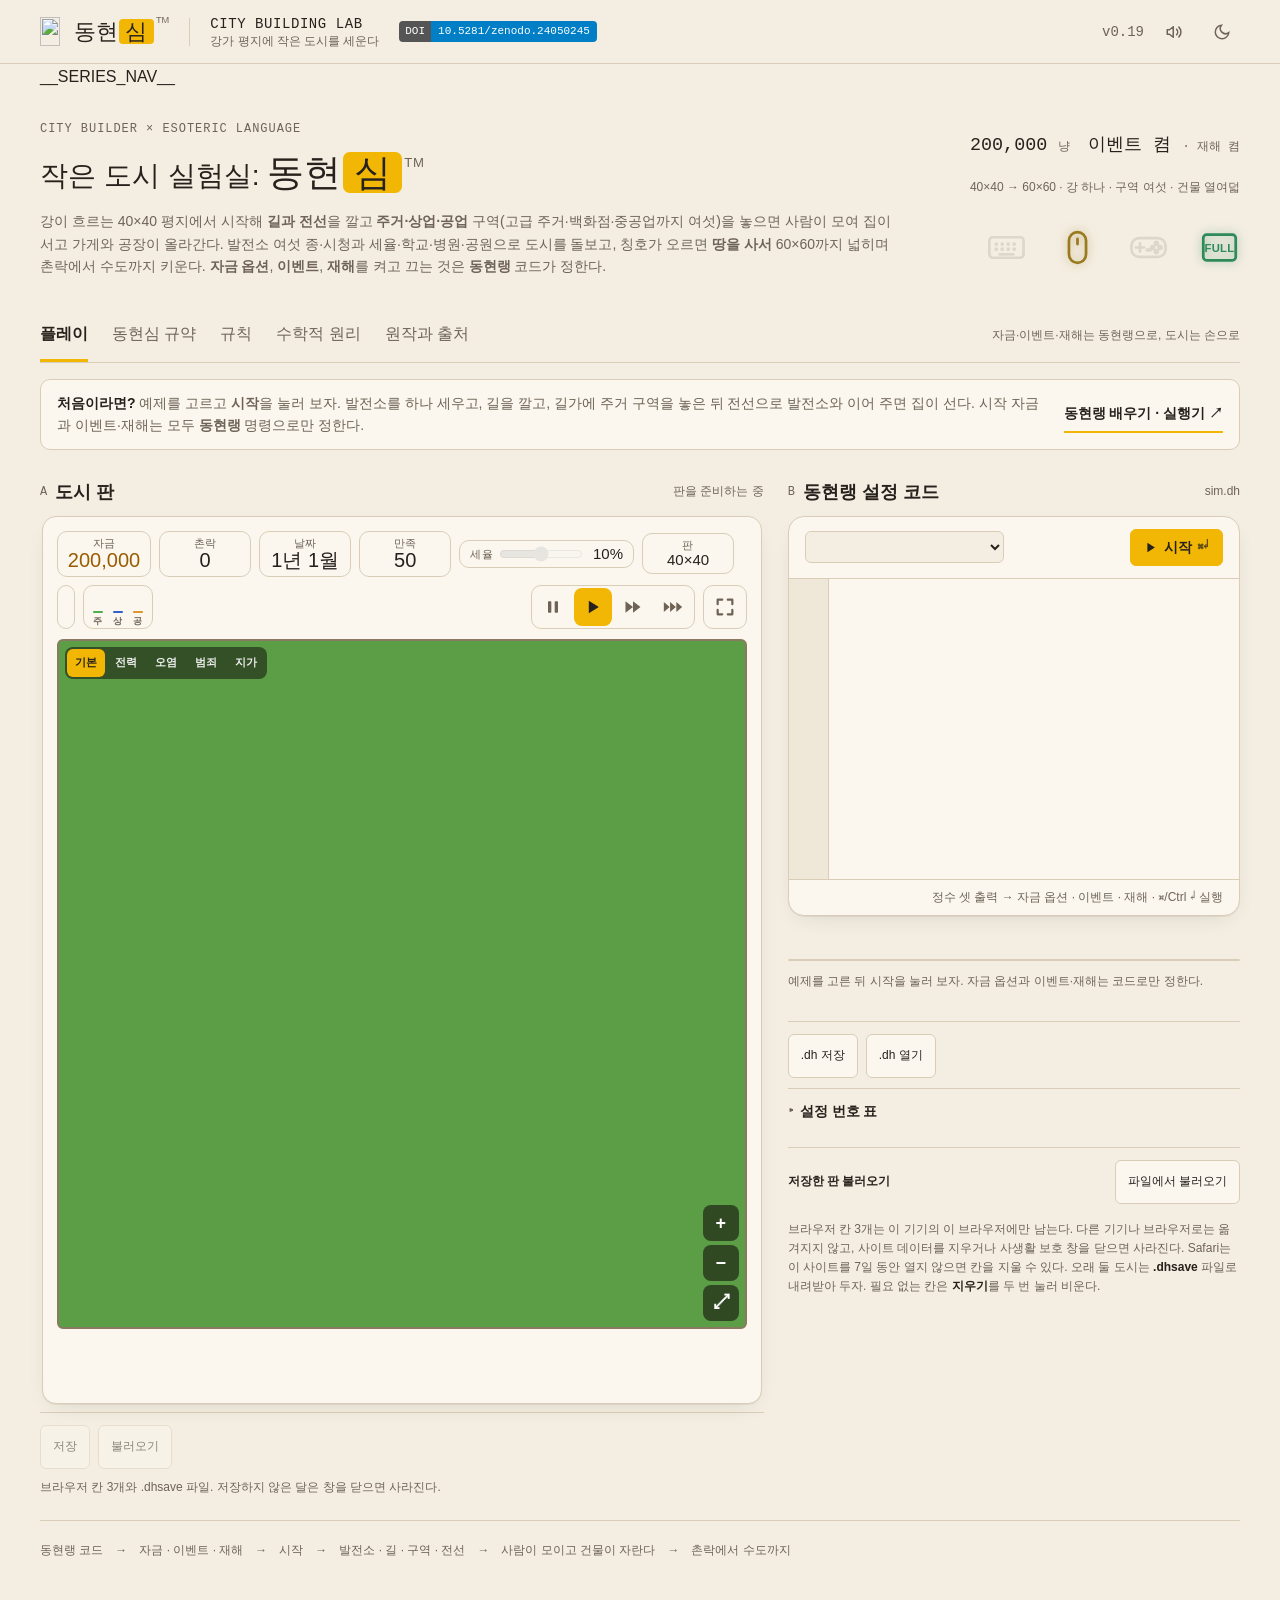
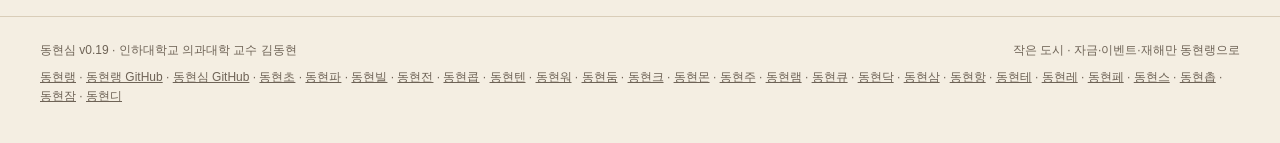
==== commit 96ff79ab: "시리즈 띠에 동현디를 더함(스물다섯 사이트) 25칸은 홀수라 데스크톱은 동현랭이 두 줄 높이, 실험실은 12열×2줄. 휴대폰은 두 열이고 동현랭이 두 칸. 바닥글 링크 끝에 동현디" ====
--- a/src/index.html
+++ b/src/index.html
@@ -192,7 +192,7 @@
     <aside class="maker-note"><span class="eyebrow">만든 사람</span><a class="sponsor-btn" href="https://github.com/sponsors/Raspberry-Kim" target="_blank" rel="noopener" aria-label="GitHub Sponsors로 동현랭 후원하기" title="GitHub Sponsors로 후원하기"><svg width="13" height="13" viewBox="0 0 16 16" fill="currentColor" aria-hidden="true"><path d="M7.655 14.916v-.001h-.002l-.006-.003-.018-.01a22.066 22.066 0 0 1-3.744-2.584C2.045 10.731 0 8.35 0 5.5 0 2.836 2.086 1 4.25 1 5.797 1 7.153 1.802 8 3.02 8.847 1.802 10.203 1 11.75 1 13.914 1 16 2.836 16 5.5c0 2.85-2.044 5.231-3.886 6.818a22.094 22.094 0 0 1-3.433 2.414 7.152 7.152 0 0 1-.31.17l-.018.01-.008.004a.75.75 0 0 1-.69 0Z"></path></svg>후원</a><p>인하대학교 의과대학 김동현 교수는 백신학·감염학을 연구한다. 명랑하고 따뜻한 개발을 지향한다.</p></aside>
   </section>
 </main>
-<footer><span>동현심 v0.19 · 인하대학교 의과대학 교수 김동현</span><span>작은 도시 · 자금·이벤트·재해만 동현랭으로</span><span><a href="https://raspberry-kim.github.io/donghyun-lang/" target="_blank" rel="noopener">동현랭</a> · <a href="https://github.com/Raspberry-Kim/donghyun-lang" target="_blank" rel="noopener">동현랭 GitHub</a> · <a href="https://github.com/Raspberry-Kim/donghyun-lab12" target="_blank" rel="noopener">동현심 GitHub</a> · <a href="https://raspberry-kim.github.io/donghyun-lab1/" target="_blank" rel="noopener">동현초</a> · <a href="https://raspberry-kim.github.io/donghyun-lab2/" target="_blank" rel="noopener">동현파</a> · <a href="https://raspberry-kim.github.io/donghyun-lab3/" target="_blank" rel="noopener">동현빌</a> · <a href="https://raspberry-kim.github.io/donghyun-lab4/" target="_blank" rel="noopener">동현전</a> · <a href="https://raspberry-kim.github.io/donghyun-lab5/" target="_blank" rel="noopener">동현콥</a> · <a href="https://raspberry-kim.github.io/donghyun-lab6/" target="_blank" rel="noopener">동현텐</a> · <a href="https://raspberry-kim.github.io/donghyun-lab7/" target="_blank" rel="noopener">동현워</a> · <a href="https://raspberry-kim.github.io/donghyun-lab8/" target="_blank" rel="noopener">동현둠</a> · <a href="https://raspberry-kim.github.io/donghyun-lab9/" target="_blank" rel="noopener">동현크</a> · <a href="https://raspberry-kim.github.io/donghyun-lab10/" target="_blank" rel="noopener">동현몬</a> · <a href="https://raspberry-kim.github.io/donghyun-lab11/" target="_blank" rel="noopener">동현주</a> · <a href="https://raspberry-kim.github.io/donghyun-lab13/" target="_blank" rel="noopener">동현램</a> · <a href="https://raspberry-kim.github.io/donghyun-lab14/" target="_blank" rel="noopener">동현큐</a> · <a href="https://raspberry-kim.github.io/donghyun-lab15/" target="_blank" rel="noopener">동현닥</a> · <a href="https://raspberry-kim.github.io/donghyun-lab16/" target="_blank" rel="noopener">동현삼</a> · <a href="https://raspberry-kim.github.io/donghyun-lab17/" target="_blank" rel="noopener">동현항</a> · <a href="https://raspberry-kim.github.io/donghyun-lab18/" target="_blank" rel="noopener">동현테</a> · <a href="https://raspberry-kim.github.io/donghyun-lab19/" target="_blank" rel="noopener">동현레</a> · <a href="https://raspberry-kim.github.io/donghyun-lab20/" target="_blank" rel="noopener">동현페</a> · <a href="https://raspberry-kim.github.io/donghyun-lab21/" target="_blank" rel="noopener">동현스</a> · <a href="https://raspberry-kim.github.io/donghyun-lab22/" target="_blank" rel="noopener">동현촙</a> · <a href="https://raspberry-kim.github.io/donghyun-lab23/" target="_blank" rel="noopener">동현잠</a></span></footer>
+<footer><span>동현심 v0.19 · 인하대학교 의과대학 교수 김동현</span><span>작은 도시 · 자금·이벤트·재해만 동현랭으로</span><span><a href="https://raspberry-kim.github.io/donghyun-lang/" target="_blank" rel="noopener">동현랭</a> · <a href="https://github.com/Raspberry-Kim/donghyun-lang" target="_blank" rel="noopener">동현랭 GitHub</a> · <a href="https://github.com/Raspberry-Kim/donghyun-lab12" target="_blank" rel="noopener">동현심 GitHub</a> · <a href="https://raspberry-kim.github.io/donghyun-lab1/" target="_blank" rel="noopener">동현초</a> · <a href="https://raspberry-kim.github.io/donghyun-lab2/" target="_blank" rel="noopener">동현파</a> · <a href="https://raspberry-kim.github.io/donghyun-lab3/" target="_blank" rel="noopener">동현빌</a> · <a href="https://raspberry-kim.github.io/donghyun-lab4/" target="_blank" rel="noopener">동현전</a> · <a href="https://raspberry-kim.github.io/donghyun-lab5/" target="_blank" rel="noopener">동현콥</a> · <a href="https://raspberry-kim.github.io/donghyun-lab6/" target="_blank" rel="noopener">동현텐</a> · <a href="https://raspberry-kim.github.io/donghyun-lab7/" target="_blank" rel="noopener">동현워</a> · <a href="https://raspberry-kim.github.io/donghyun-lab8/" target="_blank" rel="noopener">동현둠</a> · <a href="https://raspberry-kim.github.io/donghyun-lab9/" target="_blank" rel="noopener">동현크</a> · <a href="https://raspberry-kim.github.io/donghyun-lab10/" target="_blank" rel="noopener">동현몬</a> · <a href="https://raspberry-kim.github.io/donghyun-lab11/" target="_blank" rel="noopener">동현주</a> · <a href="https://raspberry-kim.github.io/donghyun-lab13/" target="_blank" rel="noopener">동현램</a> · <a href="https://raspberry-kim.github.io/donghyun-lab14/" target="_blank" rel="noopener">동현큐</a> · <a href="https://raspberry-kim.github.io/donghyun-lab15/" target="_blank" rel="noopener">동현닥</a> · <a href="https://raspberry-kim.github.io/donghyun-lab16/" target="_blank" rel="noopener">동현삼</a> · <a href="https://raspberry-kim.github.io/donghyun-lab17/" target="_blank" rel="noopener">동현항</a> · <a href="https://raspberry-kim.github.io/donghyun-lab18/" target="_blank" rel="noopener">동현테</a> · <a href="https://raspberry-kim.github.io/donghyun-lab19/" target="_blank" rel="noopener">동현레</a> · <a href="https://raspberry-kim.github.io/donghyun-lab20/" target="_blank" rel="noopener">동현페</a> · <a href="https://raspberry-kim.github.io/donghyun-lab21/" target="_blank" rel="noopener">동현스</a> · <a href="https://raspberry-kim.github.io/donghyun-lab22/" target="_blank" rel="noopener">동현촙</a> · <a href="https://raspberry-kim.github.io/donghyun-lab23/" target="_blank" rel="noopener">동현잠</a> · <a href="https://raspberry-kim.github.io/donghyun-lab24/" target="_blank" rel="noopener">동현디</a></span></footer>
 <script src="./engine.js"></script>
 <script src="./sfx.js"></script>
 <script src="./app.js"></script>
--- a/src/style.css
+++ b/src/style.css
@@ -409,6 +409,24 @@
  .series-strip .series-links:has(.series-item:nth-child(24):last-child){grid-template-columns:repeat(2,minmax(0,1fr));grid-template-rows:none}
 }
 
+/* SERIES-25: 데스크톱은 동현랭 두 줄 높이 + 24실험실 12열×2줄. 모바일은 기존 홀수 규칙. */
+@media(min-width:781px){
+ .series-strip .series-links:has(.series-item:nth-child(25):last-child){grid-template-columns:repeat(13,minmax(0,1fr));grid-template-rows:repeat(2,1fr);grid-auto-flow:row;min-width:0}
+ .series-strip .series-links:has(.series-item:nth-child(25):last-child) .series-item[data-series="lang"]{grid-column:auto;grid-row:span 2;align-items:center;text-align:center}
+ .series-strip .series-links:has(.series-item:nth-child(25):last-child) .series-item[data-series="lang"] .series-name{font-size:19px}
+ .series-strip .series-links:has(.series-item:nth-child(25):last-child) .series-note{white-space:normal;word-break:keep-all}
+}
+@media(min-width:781px) and (max-width:980px){
+ .series-strip .series-links:has(.series-item:nth-child(25):last-child) .series-item[data-series="lang"] .series-name{font-size:16px}
+}
+@media(min-width:781px) and (max-width:840px){
+ .series-strip .series-links:has(.series-item:nth-child(25):last-child) .series-name,.series-strip .series-links:has(.series-item:nth-child(25):last-child) .series-item[data-series="lang"] .series-name{font-size:14px}
+}
+@media(max-width:780px){
+ .series-strip .series-links:has(.series-item:nth-child(25):last-child){grid-template-columns:repeat(2,minmax(0,1fr));grid-template-rows:none}
+ .series-strip .series-links:has(.series-item:nth-child(25):last-child) .series-item[data-series="lang"]{grid-column:span 2;grid-row:auto}
+}
+
 /* 수학적 원리 */
 .math-grid{display:grid;grid-template-columns:repeat(2,minmax(0,1fr));gap:4px 40px;margin-top:8px}
 .math-grid article{min-width:0;border-top:1px solid var(--line);padding:2px 0 14px}
